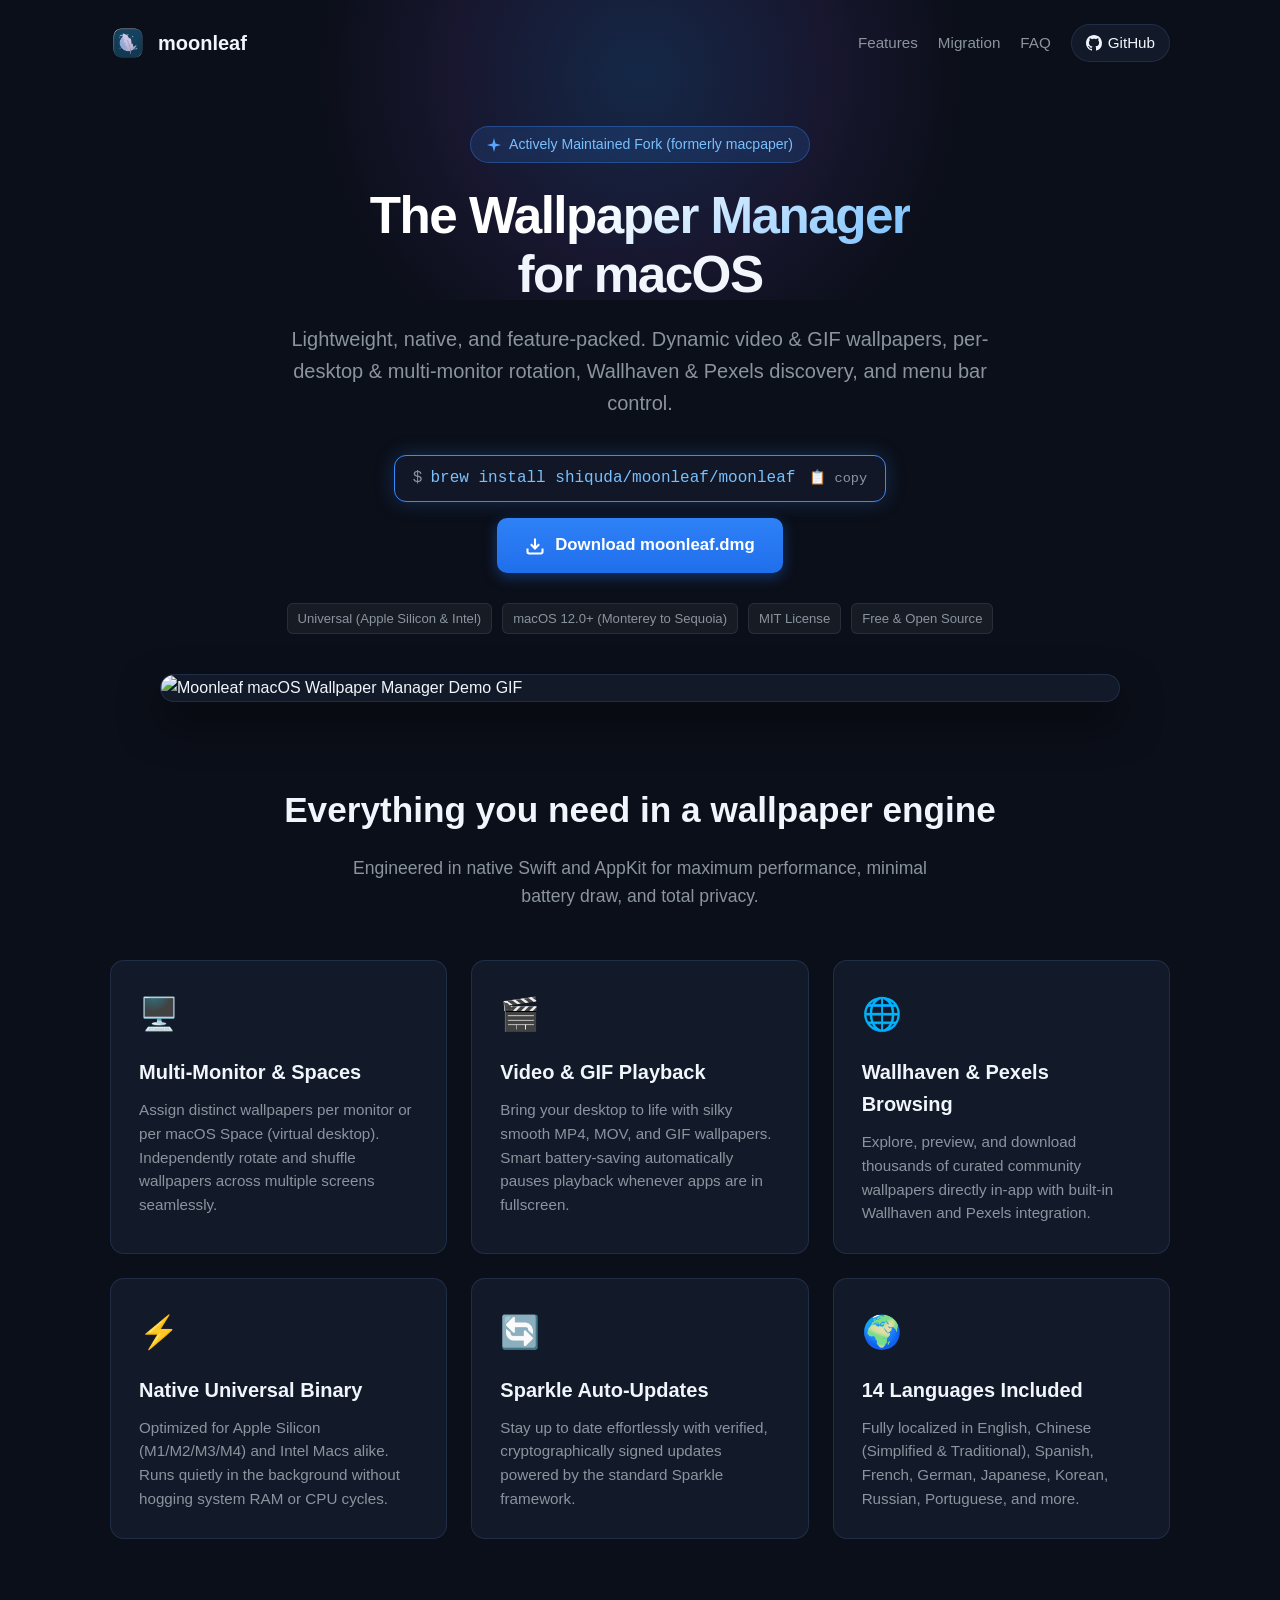
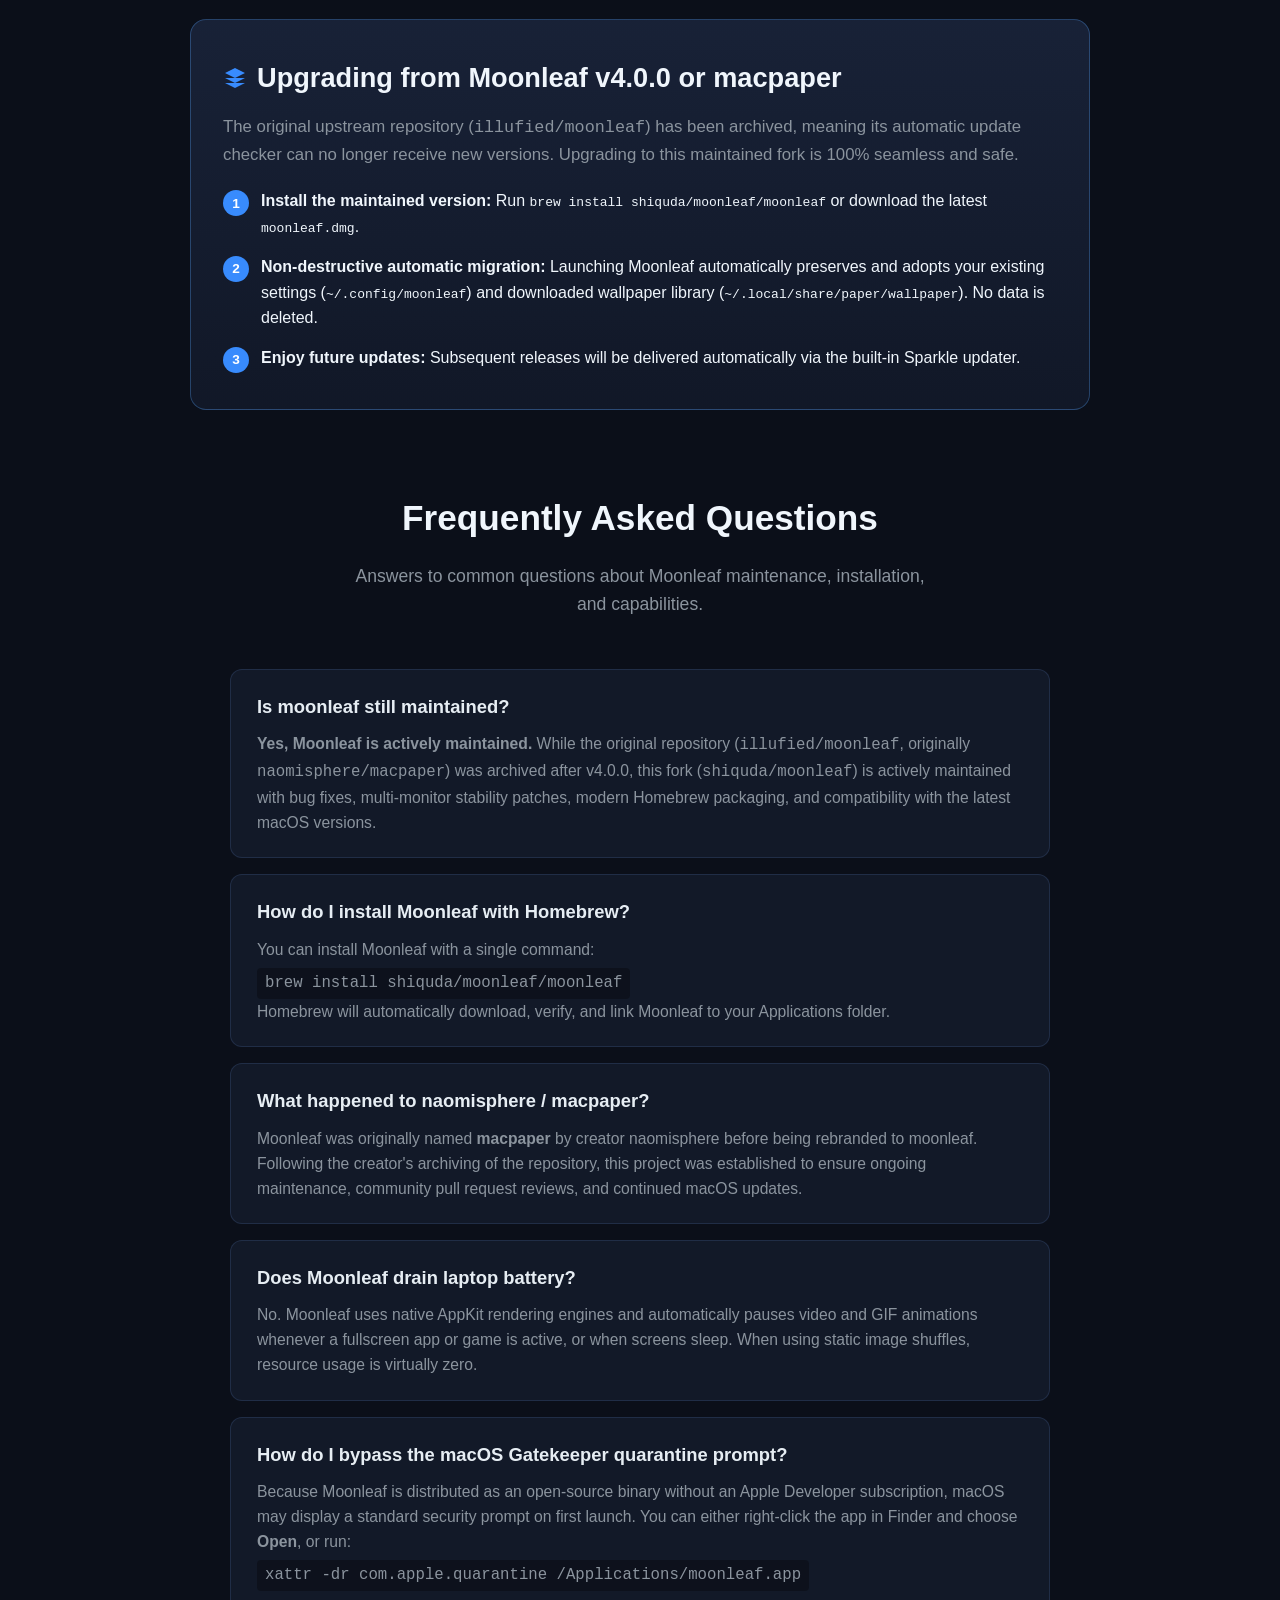
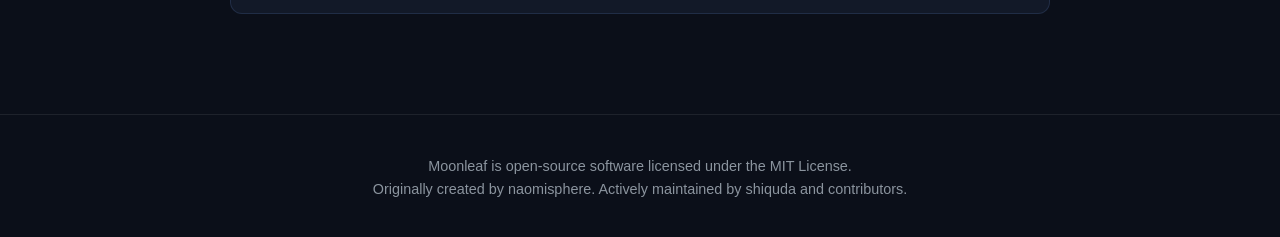
==== docs/index.html @ c6f0d4e5 "feat(seo): add Google Search Console verification meta tag and HTML file" ====
<!DOCTYPE html>
<html lang="en">
<head>
  <meta charset="UTF-8">
  <meta name="viewport" content="width=device-width, initial-scale=1.0">
  <title>Moonleaf – macOS Wallpaper Manager (Actively Maintained)</title>
  <meta name="description" content="Moonleaf is the actively maintained wallpaper manager for macOS (successor to illufied/moonleaf & macpaper). Supports dynamic video, GIF, per-desktop & multi-monitor rotation, Wallhaven/Pexels integration.">
  <meta name="keywords" content="macOS wallpaper manager, moonleaf, macpaper, live wallpaper mac, dynamic wallpaper macos, per-space wallpaper, multi-monitor wallpaper, wallhaven mac, video wallpaper mac">
  <link rel="canonical" href="https://shiquda.github.io/moonleaf/">
  <link rel="icon" type="image/png" href="icon.png">
  <meta name="google-site-verification" content="Ql8N_lmVtP3E7_UWahGD9Z98qn52SCfpR53f8tIXW3E">

  <!-- OpenGraph Meta Tags -->
  <meta property="og:type" content="website">
  <meta property="og:url" content="https://shiquda.github.io/moonleaf/">
  <meta property="og:title" content="Moonleaf – macOS Wallpaper Manager">
  <meta property="og:description" content="Actively maintained fork of moonleaf (formerly macpaper). Video/GIF live wallpapers, per-space and multi-monitor rotation, Wallhaven/Pexels browsing.">
  <meta property="og:image" content="https://shiquda.github.io/moonleaf/og-image.png">

  <!-- Twitter Card -->
  <meta name="twitter:card" content="summary_large_image">
  <meta name="twitter:title" content="Moonleaf – macOS Wallpaper Manager">
  <meta name="twitter:description" content="Actively maintained fork of moonleaf. Video/GIF live wallpapers, per-space and multi-monitor rotation, Wallhaven/Pexels browsing.">
  <meta name="twitter:image" content="https://shiquda.github.io/moonleaf/og-image.png">

  <!-- JSON-LD Structured Data for SEO & AI Crawlers -->
  <script type="application/ld+json">
  {
    "@context": "https://schema.org",
    "@graph": [
      {
        "@type": "SoftwareApplication",
        "name": "Moonleaf",
        "alternateName": "macpaper",
        "operatingSystem": "macOS 12.0 or later",
        "applicationCategory": "MultimediaApplication",
        "softwareVersion": "4.1.0",
        "downloadUrl": "https://github.com/shiquda/moonleaf/releases/latest/download/moonleaf.dmg",
        "offers": {
          "@type": "Offer",
          "price": "0.00",
          "priceCurrency": "USD"
        },
        "description": "Lightweight, full-featured wallpaper manager for macOS with support for video, GIF, per-desktop rotation, multi-monitor setups, and Wallhaven/Pexels browsing.",
        "license": "https://opensource.org/licenses/MIT",
        "url": "https://shiquda.github.io/moonleaf/",
        "author": {
          "@type": "Person",
          "name": "naomisphere",
          "url": "https://github.com/illufied"
        },
        "maintainer": {
          "@type": "Person",
          "name": "shiquda",
          "url": "https://github.com/shiquda"
        }
      },
      {
        "@type": "FAQPage",
        "mainEntity": [
          {
            "@type": "Question",
            "name": "Is moonleaf still maintained?",
            "acceptedAnswer": {
              "@type": "Answer",
              "text": "Yes, moonleaf is actively maintained. While the original upstream repository (illufied/moonleaf, formerly naomisphere/macpaper) was archived and frozen at v4.0.0, this official maintained fork (shiquda/moonleaf) continues active development with regular bug fixes, macOS Sequoia and Apple Silicon support, modern Homebrew packaging, and automated updates via Sparkle."
            }
          },
          {
            "@type": "Question",
            "name": "How do I upgrade from upstream Moonleaf v4.0.0 or macpaper?",
            "acceptedAnswer": {
              "@type": "Answer",
              "text": "Because upstream v4.0.0 is archived, its built-in legacy updater cannot receive new releases. Upgrading is seamless: simply install via Homebrew with 'brew install shiquda/moonleaf/moonleaf' or download moonleaf.dmg from GitHub Releases. On first launch, Moonleaf automatically and non-destructively migrates your existing settings (~/.config/moonleaf) and wallpaper library (~/.local/share/paper/wallpaper)."
            }
          },
          {
            "@type": "Question",
            "name": "How do I install Moonleaf via Homebrew?",
            "acceptedAnswer": {
              "@type": "Answer",
              "text": "You can install Moonleaf with a single Homebrew command: 'brew install shiquda/moonleaf/moonleaf'. Alternatively, run 'brew tap shiquda/moonleaf && brew install --cask moonleaf'."
            }
          },
          {
            "@type": "Question",
            "name": "Does Moonleaf support Apple Silicon and Intel Macs?",
            "acceptedAnswer": {
              "@type": "Answer",
              "text": "Yes. Moonleaf is built as a Universal binary containing native machine code for both Apple Silicon (M1, M2, M3, M4 series) and Intel (x86_64) Macs running macOS 12 Monterey or newer."
            }
          },
          {
            "@type": "Question",
            "name": "Does Moonleaf support live video and GIF wallpapers?",
            "acceptedAnswer": {
              "@type": "Answer",
              "text": "Yes. Moonleaf supports smooth playback for MP4, MOV, and animated GIF wallpapers. It includes intelligent battery-friendly auto-pausing when fullscreen applications are active."
            }
          }
        ]
      }
    ]
  }
  </script>

  <style>
    :root {
      --bg: #0b0f19;
      --card-bg: rgba(22, 30, 48, 0.7);
      --card-border: rgba(56, 75, 115, 0.4);
      --text: #f0f6fc;
      --text-muted: #8b949e;
      --accent: #388bfd;
      --accent-glow: rgba(56, 139, 253, 0.25);
      --badge-bg: rgba(56, 139, 253, 0.15);
      --badge-border: rgba(56, 139, 253, 0.35);
      --code-bg: #111726;
    }

    * {
      box-sizing: border-box;
      margin: 0;
      padding: 0;
    }

    body {
      font-family: -apple-system, BlinkMacSystemFont, "SF Pro Text", "Segoe UI", Roboto, Helvetica, Arial, sans-serif;
      background-color: var(--bg);
      color: var(--text);
      line-height: 1.6;
      -webkit-font-smoothing: antialiased;
      overflow-x: hidden;
    }

    /* Ambient background glow */
    .glow-top {
      position: absolute;
      top: -150px;
      left: 50%;
      transform: translateX(-50%);
      width: 800px;
      height: 450px;
      background: radial-gradient(circle, rgba(56, 139, 253, 0.2) 0%, rgba(138, 92, 246, 0.1) 40%, transparent 70%);
      pointer-events: none;
      z-index: 0;
    }

    header {
      position: relative;
      z-index: 10;
      max-width: 1100px;
      margin: 0 auto;
      padding: 24px 20px;
      display: flex;
      justify-content: space-between;
      align-items: center;
    }

    .brand {
      display: flex;
      align-items: center;
      gap: 12px;
      text-decoration: none;
      color: var(--text);
      font-weight: 700;
      font-size: 1.25rem;
    }

    .brand img {
      width: 36px;
      height: 36px;
      border-radius: 8px;
    }

    .nav-links {
      display: flex;
      gap: 20px;
      align-items: center;
    }

    .nav-links a {
      color: var(--text-muted);
      text-decoration: none;
      font-size: 0.95rem;
      transition: color 0.2s;
    }

    .nav-links a:hover {
      color: var(--text);
    }

    .github-btn {
      display: inline-flex;
      align-items: center;
      gap: 6px;
      padding: 6px 14px;
      background: var(--card-bg);
      border: 1px solid var(--card-border);
      border-radius: 20px;
      color: var(--text) !important;
      font-weight: 500;
      font-size: 0.9rem;
    }

    .github-btn:hover {
      border-color: var(--accent);
    }

    .hero {
      position: relative;
      z-index: 10;
      max-width: 900px;
      margin: 40px auto 30px;
      text-align: center;
      padding: 0 20px;
    }

    .pill-badge {
      display: inline-flex;
      align-items: center;
      gap: 8px;
      padding: 6px 16px;
      background: var(--badge-bg);
      border: 1px solid var(--badge-border);
      border-radius: 50px;
      font-size: 0.88rem;
      color: #79c0ff;
      margin-bottom: 24px;
      backdrop-filter: blur(8px);
    }

    h1 {
      font-size: 3.2rem;
      font-weight: 800;
      letter-spacing: -0.03em;
      line-height: 1.15;
      margin-bottom: 18px;
    }

    .gradient-text {
      background: linear-gradient(135deg, #ffffff 40%, #79c0ff 100%);
      -webkit-background-clip: text;
      -webkit-text-fill-color: transparent;
    }

    .hero-desc {
      font-size: 1.25rem;
      color: var(--text-muted);
      max-width: 700px;
      margin: 0 auto 36px;
      font-weight: 400;
    }

    .cta-group {
      display: flex;
      flex-direction: column;
      align-items: center;
      gap: 16px;
      margin-bottom: 30px;
    }

    .brew-box {
      display: inline-flex;
      align-items: center;
      background: var(--code-bg);
      border: 1px solid var(--accent);
      box-shadow: 0 0 20px var(--accent-glow);
      border-radius: 12px;
      padding: 10px 18px;
      font-family: ui-monospace, SFMono-Regular, Menlo, Monaco, Consolas, monospace;
      font-size: 1rem;
      color: #79c0ff;
      cursor: pointer;
      transition: transform 0.15s, border-color 0.2s;
    }

    .brew-box:hover {
      transform: translateY(-1px);
    }

    .brew-box span.prefix {
      color: var(--text-muted);
      margin-right: 8px;
      user-select: none;
    }

    .copy-icon {
      margin-left: 14px;
      color: var(--text-muted);
      font-size: 0.85rem;
    }

    .btn-download {
      display: inline-flex;
      align-items: center;
      gap: 10px;
      padding: 14px 28px;
      background: linear-gradient(180deg, #2f81f7 0%, #1f6feb 100%);
      color: white;
      text-decoration: none;
      font-weight: 600;
      font-size: 1.05rem;
      border-radius: 10px;
      box-shadow: 0 4px 14px rgba(31, 111, 235, 0.4);
      transition: all 0.2s;
    }

    .btn-download:hover {
      transform: translateY(-2px);
      box-shadow: 0 6px 20px rgba(31, 111, 235, 0.5);
    }

    .meta-badges {
      display: flex;
      justify-content: center;
      flex-wrap: wrap;
      gap: 10px;
      margin-top: 10px;
    }

    .meta-badge {
      font-size: 0.82rem;
      color: var(--text-muted);
      background: rgba(255, 255, 255, 0.05);
      border: 1px solid rgba(255, 255, 255, 0.08);
      border-radius: 6px;
      padding: 4px 10px;
    }

    /* Preview Showcase */
    .preview-container {
      position: relative;
      z-index: 10;
      max-width: 1000px;
      margin: 40px auto;
      padding: 0 20px;
    }

    .preview-card {
      background: var(--card-bg);
      border: 1px solid var(--card-border);
      border-radius: 16px;
      overflow: hidden;
      box-shadow: 0 20px 40px rgba(0, 0, 0, 0.5);
      backdrop-filter: blur(12px);
    }

    .preview-card img {
      width: 100%;
      height: auto;
      display: block;
    }

    /* Feature Cards */
    .section-title {
      text-align: center;
      font-size: 2.2rem;
      font-weight: 700;
      margin: 80px 0 16px;
    }

    .section-desc {
      text-align: center;
      color: var(--text-muted);
      font-size: 1.1rem;
      max-width: 600px;
      margin: 0 auto 50px;
    }

    .grid {
      display: grid;
      grid-template-columns: repeat(auto-fit, minmax(300px, 1fr));
      gap: 24px;
      max-width: 1100px;
      margin: 0 auto;
      padding: 0 20px;
    }

    .card {
      background: var(--card-bg);
      border: 1px solid var(--card-border);
      border-radius: 14px;
      padding: 28px;
      transition: transform 0.2s, border-color 0.2s;
    }

    .card:hover {
      transform: translateY(-3px);
      border-color: rgba(56, 139, 253, 0.5);
    }

    .card-icon {
      font-size: 2rem;
      margin-bottom: 16px;
      display: inline-block;
    }

    .card h3 {
      font-size: 1.25rem;
      font-weight: 600;
      margin-bottom: 10px;
    }

    .card p {
      color: var(--text-muted);
      font-size: 0.95rem;
      line-height: 1.55;
    }

    /* Migration Section */
    .migration-box {
      max-width: 900px;
      margin: 80px auto;
      padding: 36px 32px;
      background: linear-gradient(180deg, rgba(30, 42, 68, 0.7) 0%, rgba(20, 28, 46, 0.7) 100%);
      border: 1px solid rgba(88, 166, 255, 0.3);
      border-radius: 16px;
      backdrop-filter: blur(12px);
    }

    .migration-box h2 {
      font-size: 1.7rem;
      margin-bottom: 14px;
      display: flex;
      align-items: center;
      gap: 10px;
    }

    .migration-box p {
      color: var(--text-muted);
      font-size: 1.05rem;
      margin-bottom: 20px;
    }

    .migration-steps {
      display: flex;
      flex-direction: column;
      gap: 14px;
      margin-top: 20px;
    }

    .step-item {
      display: flex;
      align-items: flex-start;
      gap: 12px;
    }

    .step-num {
      background: var(--accent);
      color: white;
      width: 26px;
      height: 26px;
      border-radius: 50%;
      display: flex;
      align-items: center;
      justify-content: center;
      font-size: 0.85rem;
      font-weight: 700;
      flex-shrink: 0;
      margin-top: 2px;
    }

    /* FAQ Section */
    .faq-container {
      max-width: 860px;
      margin: 0 auto 100px;
      padding: 0 20px;
    }

    .faq-item {
      background: var(--card-bg);
      border: 1px solid var(--card-border);
      border-radius: 12px;
      margin-bottom: 16px;
      padding: 22px 26px;
    }

    .faq-item h3 {
      font-size: 1.15rem;
      font-weight: 600;
      margin-bottom: 10px;
      color: #e6edf3;
    }

    .faq-item p {
      color: var(--text-muted);
      font-size: 0.98rem;
      line-height: 1.6;
    }

    footer {
      border-top: 1px solid rgba(255, 255, 255, 0.08);
      padding: 40px 20px;
      text-align: center;
      color: var(--text-muted);
      font-size: 0.9rem;
    }

    footer a {
      color: var(--text-muted);
      text-decoration: none;
    }

    footer a:hover {
      color: var(--text);
    }

    @media (max-width: 768px) {
      h1 { font-size: 2.3rem; }
      .hero-desc { font-size: 1.1rem; }
      .brew-box { font-size: 0.85rem; padding: 8px 12px; }
      .grid { grid-template-columns: 1fr; }
    }
  </style>
</head>
<body>
  <div class="glow-top"></div>

  <header>
    <a href="https://github.com/shiquda/moonleaf" class="brand">
      <img src="icon.png" alt="Moonleaf icon">
      <span>moonleaf</span>
    </a>
    <div class="nav-links">
      <a href="#features">Features</a>
      <a href="#upgrade">Migration</a>
      <a href="#faq">FAQ</a>
      <a href="https://github.com/shiquda/moonleaf" class="github-btn" target="_blank" rel="noopener">
        <svg height="16" width="16" viewBox="0 0 16 16" fill="currentColor"><path d="M8 0C3.58 0 0 3.58 0 8c0 3.54 2.29 6.53 5.47 7.59.4.07.55-.17.55-.38 0-.19-.01-.82-.01-1.49-2.01.37-2.53-.49-2.69-.94-.09-.23-.48-.94-.82-1.13-.28-.15-.68-.52-.01-.53.63-.01 1.08.58 1.23.82.72 1.21 1.87.87 2.33.66.07-.52.28-.87.51-1.07-1.78-.2-3.64-.89-3.64-3.95 0-.87.31-1.59.82-2.15-.08-.2-.36-1.02.08-2.12 0 0 .67-.21 2.2.82.64-.18 1.32-.27 2-.27.68 0 1.36.09 2 .27 1.53-1.04 2.2-.82 2.2-.82.44 1.1.16 1.92.08 2.12.51.56.82 1.27.82 2.15 0 3.07-1.87 3.75-3.65 3.95.29.25.54.73.54 1.48 0 1.07-.01 1.93-.01 2.2 0 .21.15.46.55.38A8.013 8.013 0 0016 8c0-4.42-3.58-8-8-8z"></path></svg>
        GitHub
      </a>
    </div>
  </header>

  <main>
    <section class="hero">
      <div class="pill-badge">
        <svg width="14" height="14" viewBox="0 0 24 24" fill="#58a6ff"><path d="M12 0L14.5 9.5L24 12L14.5 14.5L12 24L9.5 14.5L0 12L9.5 9.5L12 0Z"/></svg>
        <span>Actively Maintained Fork (formerly macpaper)</span>
      </div>

      <h1>
        <span class="gradient-text">The Wallpaper Manager</span><br>for macOS
      </h1>

      <p class="hero-desc">
        Lightweight, native, and feature-packed. Dynamic video & GIF wallpapers, per-desktop & multi-monitor rotation, Wallhaven & Pexels discovery, and menu bar control.
      </p>

      <div class="cta-group">
        <div class="brew-box" id="brewCmd" onclick="copyBrew()">
          <span class="prefix">$</span>
          <span>brew install shiquda/moonleaf/moonleaf</span>
          <span class="copy-icon" id="copyLabel">📋 copy</span>
        </div>

        <a href="https://github.com/shiquda/moonleaf/releases/latest/download/moonleaf.dmg" class="btn-download">
          <svg width="20" height="20" viewBox="0 0 24 24" fill="none" stroke="currentColor" stroke-width="2.5"><path d="M21 15v4a2 2 0 0 1-2 2H5a2 2 0 0 1-2-2v-4"></path><polyline points="7 10 12 15 17 10"></polyline><line x1="12" y1="15" x2="12" y2="3"></line></svg>
          Download moonleaf.dmg
        </a>
      </div>

      <div class="meta-badges">
        <span class="meta-badge">Universal (Apple Silicon & Intel)</span>
        <span class="meta-badge">macOS 12.0+ (Monterey to Sequoia)</span>
        <span class="meta-badge">MIT License</span>
        <span class="meta-badge">Free & Open Source</span>
      </div>
    </section>

    <!-- Preview -->
    <section class="preview-container">
      <div class="preview-card">
        <img src="https://github.com/user-attachments/assets/15118fad-306d-4804-b108-462e81fef237" alt="Moonleaf macOS Wallpaper Manager Demo GIF">
      </div>
    </section>

    <!-- Features -->
    <section id="features">
      <h2 class="section-title">Everything you need in a wallpaper engine</h2>
      <p class="section-desc">Engineered in native Swift and AppKit for maximum performance, minimal battery draw, and total privacy.</p>

      <div class="grid">
        <div class="card">
          <div class="card-icon">🖥️</div>
          <h3>Multi-Monitor & Spaces</h3>
          <p>Assign distinct wallpapers per monitor or per macOS Space (virtual desktop). Independently rotate and shuffle wallpapers across multiple screens seamlessly.</p>
        </div>

        <div class="card">
          <div class="card-icon">🎬</div>
          <h3>Video & GIF Playback</h3>
          <p>Bring your desktop to life with silky smooth MP4, MOV, and GIF wallpapers. Smart battery-saving automatically pauses playback whenever apps are in fullscreen.</p>
        </div>

        <div class="card">
          <div class="card-icon">🌐</div>
          <h3>Wallhaven & Pexels Browsing</h3>
          <p>Explore, preview, and download thousands of curated community wallpapers directly in-app with built-in Wallhaven and Pexels integration.</p>
        </div>

        <div class="card">
          <div class="card-icon">⚡</div>
          <h3>Native Universal Binary</h3>
          <p>Optimized for Apple Silicon (M1/M2/M3/M4) and Intel Macs alike. Runs quietly in the background without hogging system RAM or CPU cycles.</p>
        </div>

        <div class="card">
          <div class="card-icon">🔄</div>
          <h3>Sparkle Auto-Updates</h3>
          <p>Stay up to date effortlessly with verified, cryptographically signed updates powered by the standard Sparkle framework.</p>
        </div>

        <div class="card">
          <div class="card-icon">🌍</div>
          <h3>14 Languages Included</h3>
          <p>Fully localized in English, Chinese (Simplified & Traditional), Spanish, French, German, Japanese, Korean, Russian, Portuguese, and more.</p>
        </div>
      </div>
    </section>

    <!-- Migration Guide -->
    <section id="upgrade" class="migration-box">
      <h2>
        <svg width="24" height="24" viewBox="0 0 24 24" fill="#388bfd"><path d="M12 2L2 7l10 5 10-5-10-5zM2 17l10 5 10-5M2 12l10 5 10-5"/></svg>
        Upgrading from Moonleaf v4.0.0 or macpaper
      </h2>
      <p>
        The original upstream repository (<code>illufied/moonleaf</code>) has been archived, meaning its automatic update checker can no longer receive new versions. Upgrading to this maintained fork is 100% seamless and safe.
      </p>

      <div class="migration-steps">
        <div class="step-item">
          <div class="step-num">1</div>
          <div>
            <strong>Install the maintained version:</strong> Run <code>brew install shiquda/moonleaf/moonleaf</code> or download the latest <code>moonleaf.dmg</code>.
          </div>
        </div>
        <div class="step-item">
          <div class="step-num">2</div>
          <div>
            <strong>Non-destructive automatic migration:</strong> Launching Moonleaf automatically preserves and adopts your existing settings (<code>~/.config/moonleaf</code>) and downloaded wallpaper library (<code>~/.local/share/paper/wallpaper</code>). No data is deleted.
          </div>
        </div>
        <div class="step-item">
          <div class="step-num">3</div>
          <div>
            <strong>Enjoy future updates:</strong> Subsequent releases will be delivered automatically via the built-in Sparkle updater.
          </div>
        </div>
      </div>
    </section>

    <!-- FAQ -->
    <section id="faq" class="faq-container">
      <h2 class="section-title">Frequently Asked Questions</h2>
      <p class="section-desc">Answers to common questions about Moonleaf maintenance, installation, and capabilities.</p>

      <div class="faq-item">
        <h3>Is moonleaf still maintained?</h3>
        <p><strong>Yes, Moonleaf is actively maintained.</strong> While the original repository (<code>illufied/moonleaf</code>, originally <code>naomisphere/macpaper</code>) was archived after v4.0.0, this fork (<code>shiquda/moonleaf</code>) is actively maintained with bug fixes, multi-monitor stability patches, modern Homebrew packaging, and compatibility with the latest macOS versions.</p>
      </div>

      <div class="faq-item">
        <h3>How do I install Moonleaf with Homebrew?</h3>
        <p>You can install Moonleaf with a single command:<br>
          <code style="background: rgba(0,0,0,0.3); padding: 3px 8px; border-radius: 4px; display: inline-block; margin-top: 6px;">brew install shiquda/moonleaf/moonleaf</code><br>
          Homebrew will automatically download, verify, and link Moonleaf to your Applications folder.
        </p>
      </div>

      <div class="faq-item">
        <h3>What happened to naomisphere / macpaper?</h3>
        <p>Moonleaf was originally named <strong>macpaper</strong> by creator naomisphere before being rebranded to moonleaf. Following the creator's archiving of the repository, this project was established to ensure ongoing maintenance, community pull request reviews, and continued macOS updates.</p>
      </div>

      <div class="faq-item">
        <h3>Does Moonleaf drain laptop battery?</h3>
        <p>No. Moonleaf uses native AppKit rendering engines and automatically pauses video and GIF animations whenever a fullscreen app or game is active, or when screens sleep. When using static image shuffles, resource usage is virtually zero.</p>
      </div>

      <div class="faq-item">
        <h3>How do I bypass the macOS Gatekeeper quarantine prompt?</h3>
        <p>Because Moonleaf is distributed as an open-source binary without an Apple Developer subscription, macOS may display a standard security prompt on first launch. You can either right-click the app in Finder and choose <strong>Open</strong>, or run:<br>
          <code style="background: rgba(0,0,0,0.3); padding: 3px 8px; border-radius: 4px; display: inline-block; margin-top: 6px;">xattr -dr com.apple.quarantine /Applications/moonleaf.app</code>
        </p>
      </div>
    </section>
  </main>

  <footer>
    <p>
      Moonleaf is open-source software licensed under the <a href="https://github.com/shiquda/moonleaf/blob/main/LICENSE">MIT License</a>.<br>
      Originally created by <a href="https://github.com/illufied">naomisphere</a>. Actively maintained by <a href="https://github.com/shiquda">shiquda</a> and contributors.
    </p>
  </footer>

  <script>
    function copyBrew() {
      navigator.clipboard.writeText("brew install shiquda/moonleaf/moonleaf").then(() => {
        const label = document.getElementById("copyLabel");
        label.innerText = "✓ copied!";
        label.style.color = "#3fb950";
        setTimeout(() => {
          label.innerText = "📋 copy";
          label.style.color = "";
        }, 2000);
      });
    }
  </script>
</body>
</html>
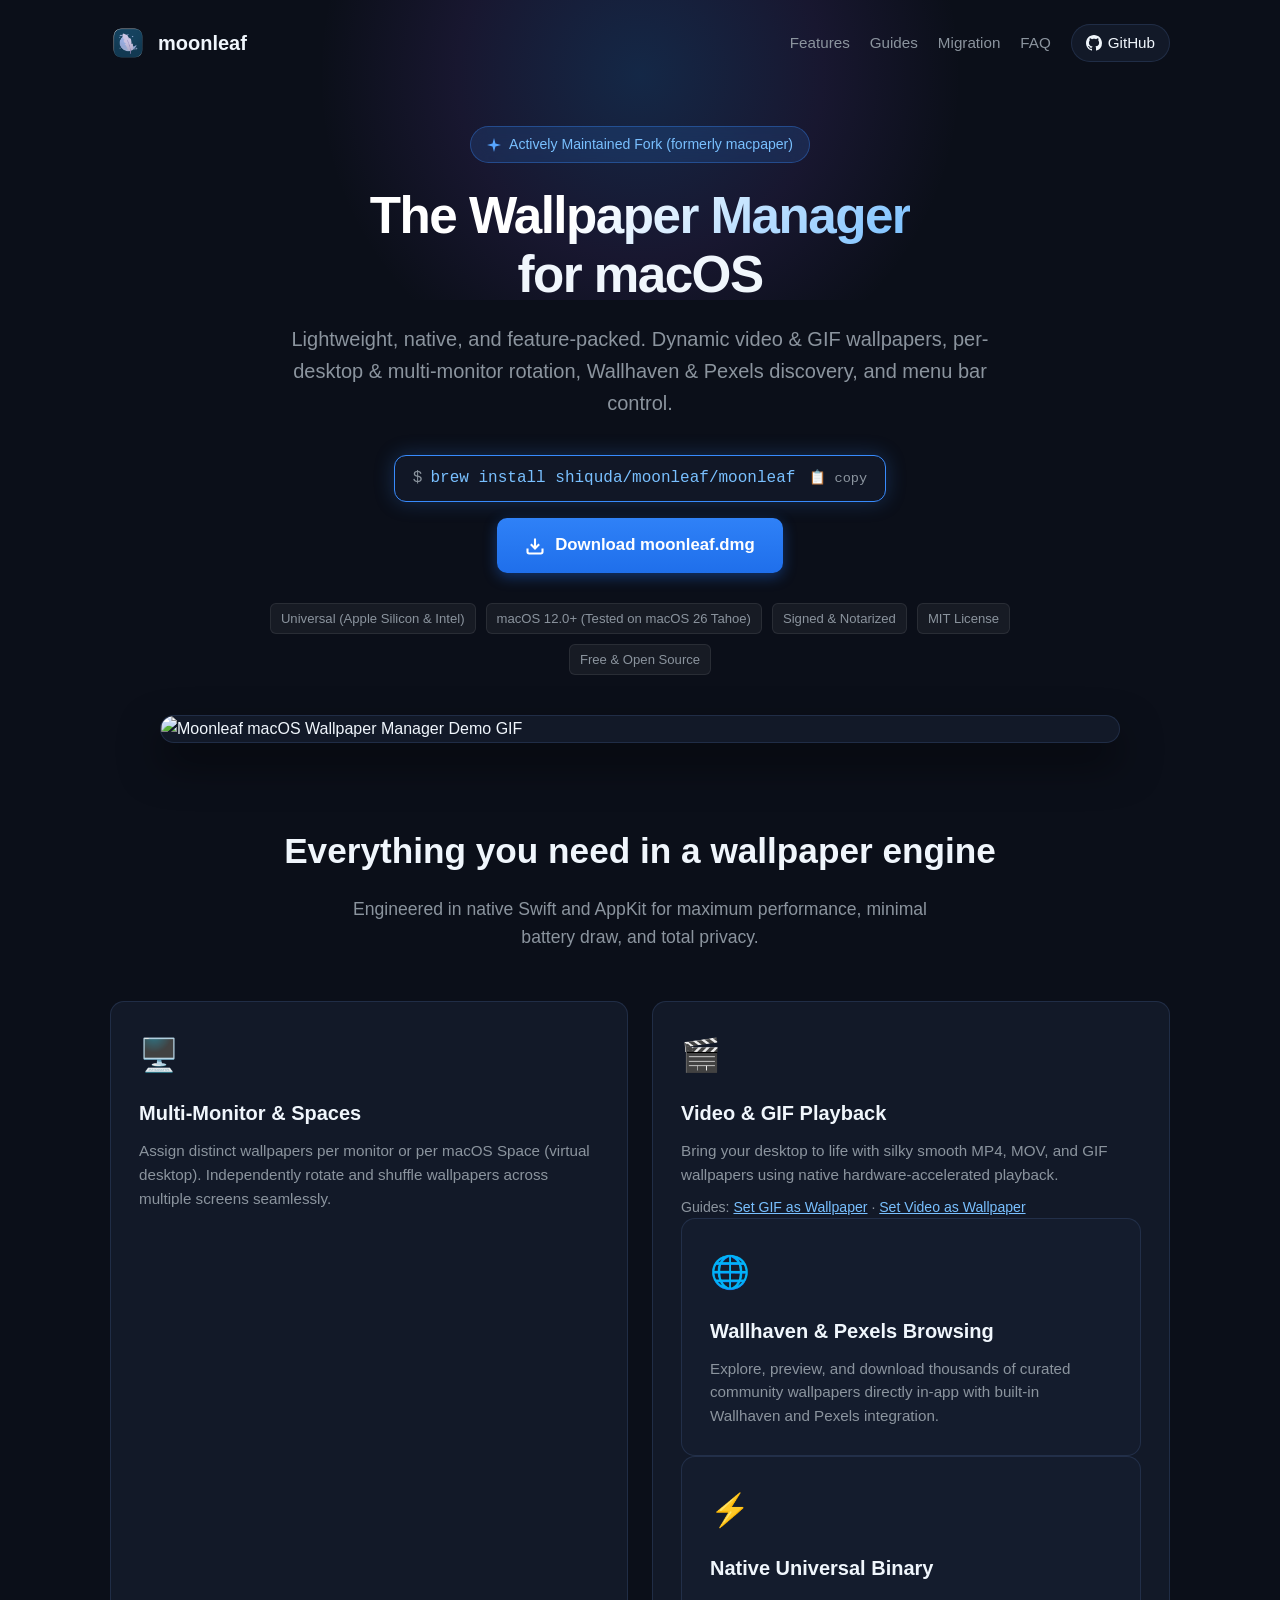
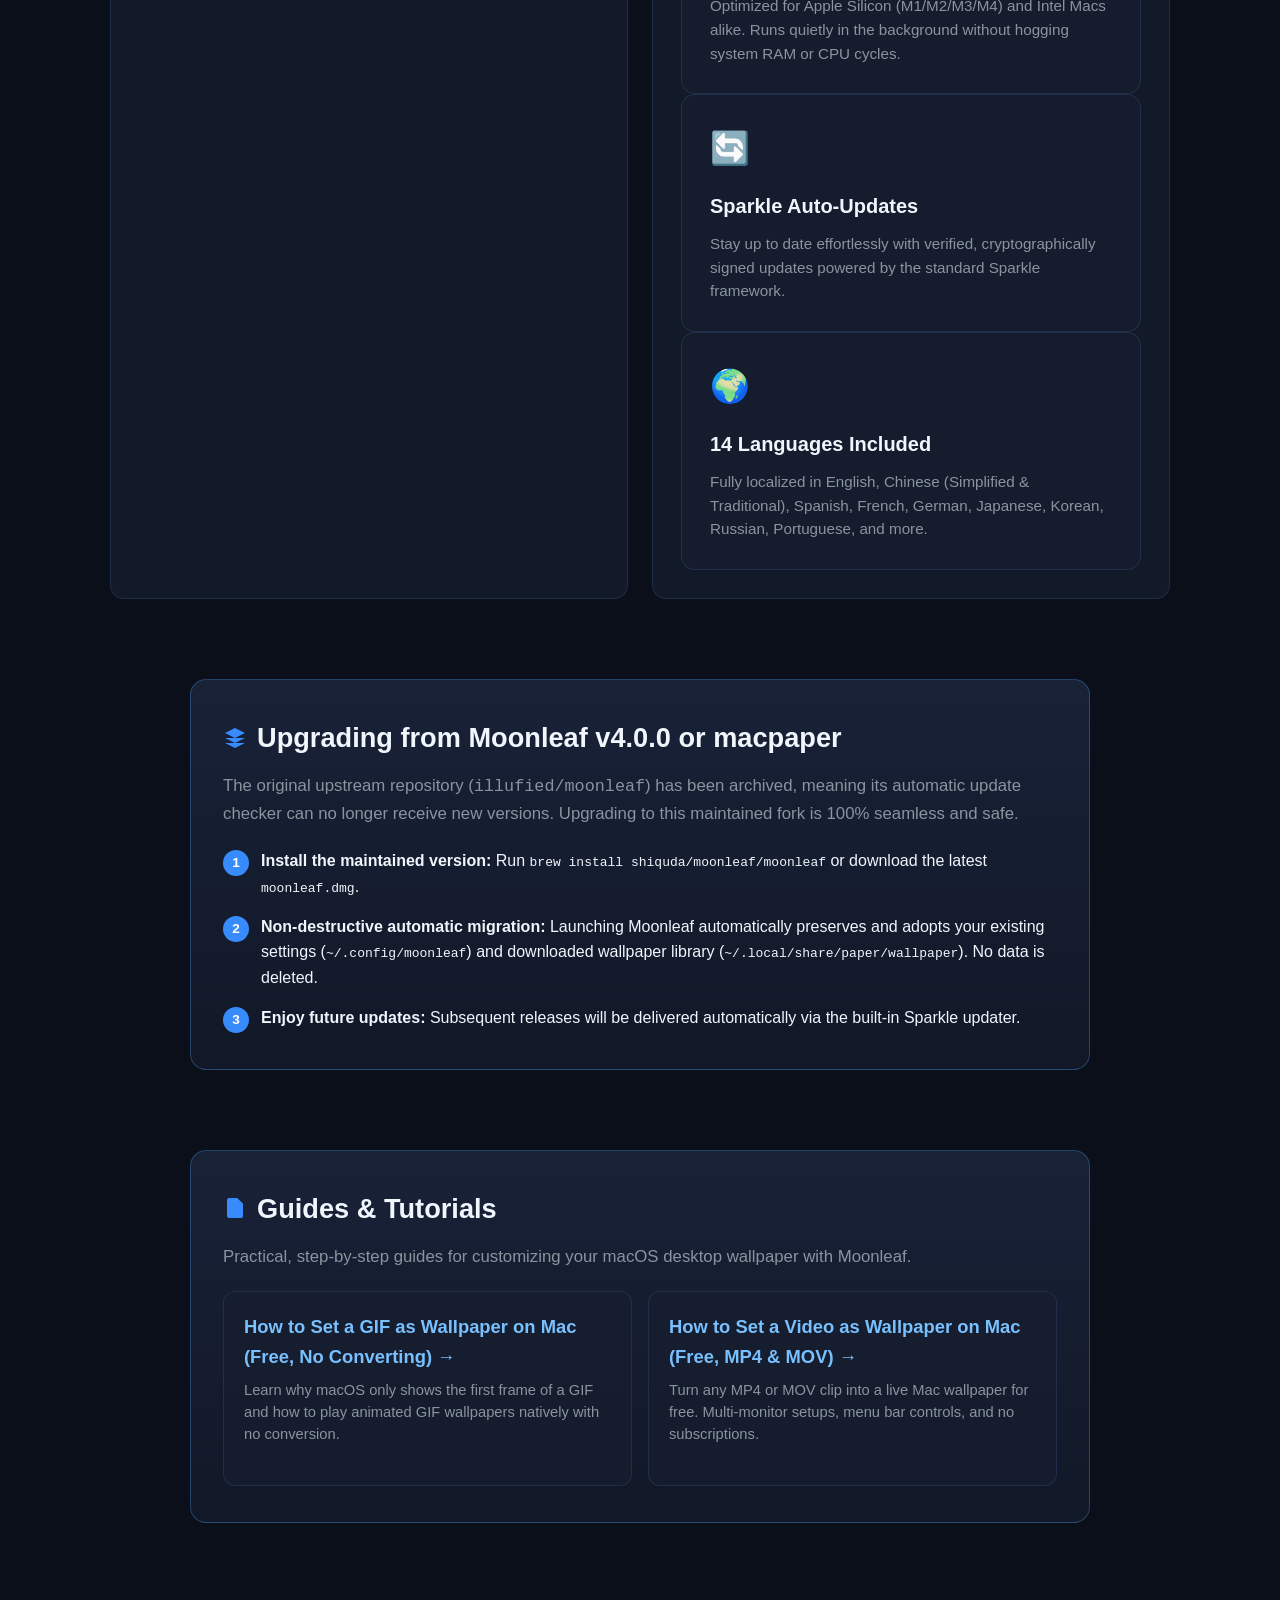
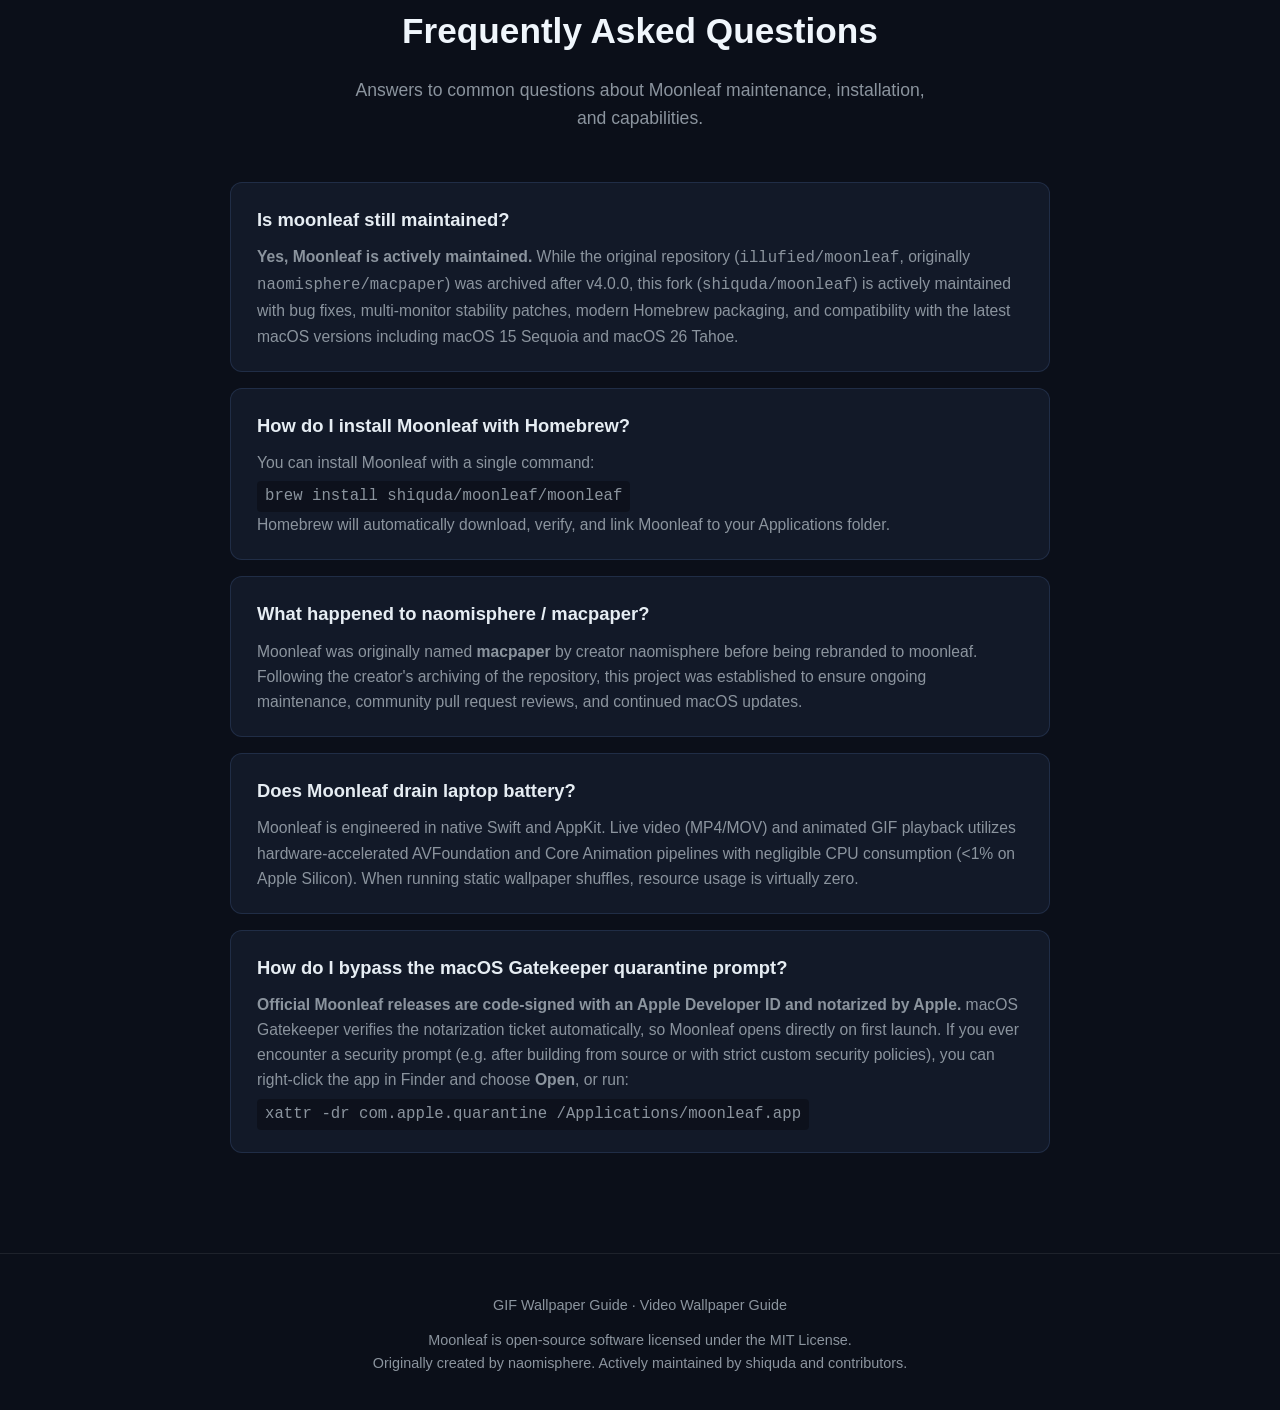
==== commit fe2e9995: "feat(seo): add GIF and video wallpaper guides, update notarization facts and sitemap" ====
--- a/docs/index.html
+++ b/docs/index.html
@@ -34,7 +34,7 @@
         "alternateName": "macpaper",
         "operatingSystem": "macOS 12.0 or later",
         "applicationCategory": "MultimediaApplication",
-        "softwareVersion": "4.1.0",
+        "softwareVersion": "4.1.1",
         "downloadUrl": "https://github.com/shiquda/moonleaf/releases/latest/download/moonleaf.dmg",
         "offers": {
           "@type": "Offer",
@@ -63,7 +63,7 @@
             "name": "Is moonleaf still maintained?",
             "acceptedAnswer": {
               "@type": "Answer",
-              "text": "Yes, moonleaf is actively maintained. While the original upstream repository (illufied/moonleaf, formerly naomisphere/macpaper) was archived and frozen at v4.0.0, this official maintained fork (shiquda/moonleaf) continues active development with regular bug fixes, macOS Sequoia and Apple Silicon support, modern Homebrew packaging, and automated updates via Sparkle."
+              "text": "Yes, moonleaf is actively maintained. While the original upstream repository (illufied/moonleaf, formerly naomisphere/macpaper) was archived and frozen at v4.0.0, this official maintained fork (shiquda/moonleaf) continues active development with regular bug fixes, macOS Sequoia & Tahoe support, Apple Silicon and Intel support, modern Homebrew packaging, and automated updates via Sparkle."
             }
           },
           {
@@ -95,7 +95,7 @@
             "name": "Does Moonleaf support live video and GIF wallpapers?",
             "acceptedAnswer": {
               "@type": "Answer",
-              "text": "Yes. Moonleaf supports smooth playback for MP4, MOV, and animated GIF wallpapers. It includes intelligent battery-friendly auto-pausing when fullscreen applications are active."
+              "text": "Yes. Moonleaf supports smooth playback for MP4, MOV, and animated GIF wallpapers. It uses native hardware-accelerated AppKit and AVFoundation decoders with negligible CPU usage."
             }
           }
         ]
@@ -524,6 +524,7 @@
     </a>
     <div class="nav-links">
       <a href="#features">Features</a>
+      <a href="#guides">Guides</a>
       <a href="#upgrade">Migration</a>
       <a href="#faq">FAQ</a>
       <a href="https://github.com/shiquda/moonleaf" class="github-btn" target="_blank" rel="noopener">
@@ -562,10 +563,11 @@
       </div>
 
       <div class="meta-badges">
-        <span class="meta-badge">Universal (Apple Silicon & Intel)</span>
-        <span class="meta-badge">macOS 12.0+ (Monterey to Sequoia)</span>
+        <span class="meta-badge">Universal (Apple Silicon &amp; Intel)</span>
+        <span class="meta-badge">macOS 12.0+ (Tested on macOS 26 Tahoe)</span>
+        <span class="meta-badge">Signed &amp; Notarized</span>
         <span class="meta-badge">MIT License</span>
-        <span class="meta-badge">Free & Open Source</span>
+        <span class="meta-badge">Free &amp; Open Source</span>
       </div>
     </section>
 
@@ -590,9 +592,11 @@
 
         <div class="card">
           <div class="card-icon">🎬</div>
-          <h3>Video & GIF Playback</h3>
-          <p>Bring your desktop to life with silky smooth MP4, MOV, and GIF wallpapers. Smart battery-saving automatically pauses playback whenever apps are in fullscreen.</p>
-        </div>
+          <h3>Video &amp; GIF Playback</h3>
+          <p>Bring your desktop to life with silky smooth MP4, MOV, and GIF wallpapers using native hardware-accelerated playback.</p>
+          <p style="margin-top: 10px; font-size: 0.88rem;">
+            Guides: <a href="guides/gif-wallpaper-mac/" style="color: #79c0ff; text-decoration: underline;">Set GIF as Wallpaper</a> · <a href="guides/video-wallpaper-mac/" style="color: #79c0ff; text-decoration: underline;">Set Video as Wallpaper</a>
+          </p>
 
         <div class="card">
           <div class="card-icon">🌐</div>
@@ -652,17 +656,37 @@
       </div>
     </section>
 
+    <!-- Guides -->
+    <section id="guides" class="migration-box" style="margin-top: 50px;">
+      <h2>
+        <svg width="24" height="24" viewBox="0 0 24 24" fill="#388bfd"><path d="M14 2H6a2 2 0 0 0-2 2v16a2 2 0 0 0 2 2h12a2 2 0 0 0 2-2V8z"/><polyline points="14 2 14 8 20 8"/><line x1="16" y1="13" x2="8" y2="13"/><line x1="16" y1="17" x2="8" y2="17"/></svg>
+        Guides &amp; Tutorials
+      </h2>
+      <p>Practical, step-by-step guides for customizing your macOS desktop wallpaper with Moonleaf.</p>
+
+      <div style="display: grid; grid-template-columns: repeat(auto-fit, minmax(280px, 1fr)); gap: 16px; margin-top: 20px;">
+        <a href="guides/gif-wallpaper-mac/" style="display: block; padding: 20px; background: var(--card-bg); border: 1px solid var(--card-border); border-radius: 12px; text-decoration: none; color: inherit; transition: border-color 0.2s;">
+          <h3 style="font-size: 1.15rem; color: #79c0ff; margin-bottom: 8px;">How to Set a GIF as Wallpaper on Mac (Free, No Converting) &rarr;</h3>
+          <p style="font-size: 0.92rem; color: var(--text-muted); line-height: 1.5;">Learn why macOS only shows the first frame of a GIF and how to play animated GIF wallpapers natively with no conversion.</p>
+        </a>
+        <a href="guides/video-wallpaper-mac/" style="display: block; padding: 20px; background: var(--card-bg); border: 1px solid var(--card-border); border-radius: 12px; text-decoration: none; color: inherit; transition: border-color 0.2s;">
+          <h3 style="font-size: 1.15rem; color: #79c0ff; margin-bottom: 8px;">How to Set a Video as Wallpaper on Mac (Free, MP4 &amp; MOV) &rarr;</h3>
+          <p style="font-size: 0.92rem; color: var(--text-muted); line-height: 1.5;">Turn any MP4 or MOV clip into a live Mac wallpaper for free. Multi-monitor setups, menu bar controls, and no subscriptions.</p>
+        </a>
+      </div>
+    </section>
+
     <!-- FAQ -->
     <section id="faq" class="faq-container">
       <h2 class="section-title">Frequently Asked Questions</h2>
       <p class="section-desc">Answers to common questions about Moonleaf maintenance, installation, and capabilities.</p>
 
-      <div class="faq-item">
+      <div class="faq-item" id="faq-maintenance">
         <h3>Is moonleaf still maintained?</h3>
-        <p><strong>Yes, Moonleaf is actively maintained.</strong> While the original repository (<code>illufied/moonleaf</code>, originally <code>naomisphere/macpaper</code>) was archived after v4.0.0, this fork (<code>shiquda/moonleaf</code>) is actively maintained with bug fixes, multi-monitor stability patches, modern Homebrew packaging, and compatibility with the latest macOS versions.</p>
-      </div>
-
-      <div class="faq-item">
+        <p><strong>Yes, Moonleaf is actively maintained.</strong> While the original repository (<code>illufied/moonleaf</code>, originally <code>naomisphere/macpaper</code>) was archived after v4.0.0, this fork (<code>shiquda/moonleaf</code>) is actively maintained with bug fixes, multi-monitor stability patches, modern Homebrew packaging, and compatibility with the latest macOS versions including macOS 15 Sequoia and macOS 26 Tahoe.</p>
+      </div>
+
+      <div class="faq-item" id="faq-homebrew">
         <h3>How do I install Moonleaf with Homebrew?</h3>
         <p>You can install Moonleaf with a single command:<br>
           <code style="background: rgba(0,0,0,0.3); padding: 3px 8px; border-radius: 4px; display: inline-block; margin-top: 6px;">brew install shiquda/moonleaf/moonleaf</code><br>
@@ -670,19 +694,19 @@
         </p>
       </div>
 
-      <div class="faq-item">
+      <div class="faq-item" id="faq-history">
         <h3>What happened to naomisphere / macpaper?</h3>
         <p>Moonleaf was originally named <strong>macpaper</strong> by creator naomisphere before being rebranded to moonleaf. Following the creator's archiving of the repository, this project was established to ensure ongoing maintenance, community pull request reviews, and continued macOS updates.</p>
       </div>
 
-      <div class="faq-item">
+      <div class="faq-item" id="faq-battery">
         <h3>Does Moonleaf drain laptop battery?</h3>
-        <p>No. Moonleaf uses native AppKit rendering engines and automatically pauses video and GIF animations whenever a fullscreen app or game is active, or when screens sleep. When using static image shuffles, resource usage is virtually zero.</p>
-      </div>
-
-      <div class="faq-item">
+        <p>Moonleaf is engineered in native Swift and AppKit. Live video (MP4/MOV) and animated GIF playback utilizes hardware-accelerated AVFoundation and Core Animation pipelines with negligible CPU consumption (&lt;1% on Apple Silicon). When running static wallpaper shuffles, resource usage is virtually zero.</p>
+      </div>
+
+      <div class="faq-item" id="faq-gatekeeper">
         <h3>How do I bypass the macOS Gatekeeper quarantine prompt?</h3>
-        <p>Because Moonleaf is distributed as an open-source binary without an Apple Developer subscription, macOS may display a standard security prompt on first launch. You can either right-click the app in Finder and choose <strong>Open</strong>, or run:<br>
+        <p><strong>Official Moonleaf releases are code-signed with an Apple Developer ID and notarized by Apple.</strong> macOS Gatekeeper verifies the notarization ticket automatically, so Moonleaf opens directly on first launch. If you ever encounter a security prompt (e.g. after building from source or with strict custom security policies), you can right-click the app in Finder and choose <strong>Open</strong>, or run:<br>
           <code style="background: rgba(0,0,0,0.3); padding: 3px 8px; border-radius: 4px; display: inline-block; margin-top: 6px;">xattr -dr com.apple.quarantine /Applications/moonleaf.app</code>
         </p>
       </div>
@@ -690,12 +714,13 @@
   </main>
 
   <footer>
+    <p style="margin-bottom: 12px;">
+      <a href="guides/gif-wallpaper-mac/">GIF Wallpaper Guide</a> · <a href="guides/video-wallpaper-mac/">Video Wallpaper Guide</a>
+    </p>
     <p>
       Moonleaf is open-source software licensed under the <a href="https://github.com/shiquda/moonleaf/blob/main/LICENSE">MIT License</a>.<br>
       Originally created by <a href="https://github.com/illufied">naomisphere</a>. Actively maintained by <a href="https://github.com/shiquda">shiquda</a> and contributors.
     </p>
-  </footer>
-
   <script>
     function copyBrew() {
       navigator.clipboard.writeText("brew install shiquda/moonleaf/moonleaf").then(() => {
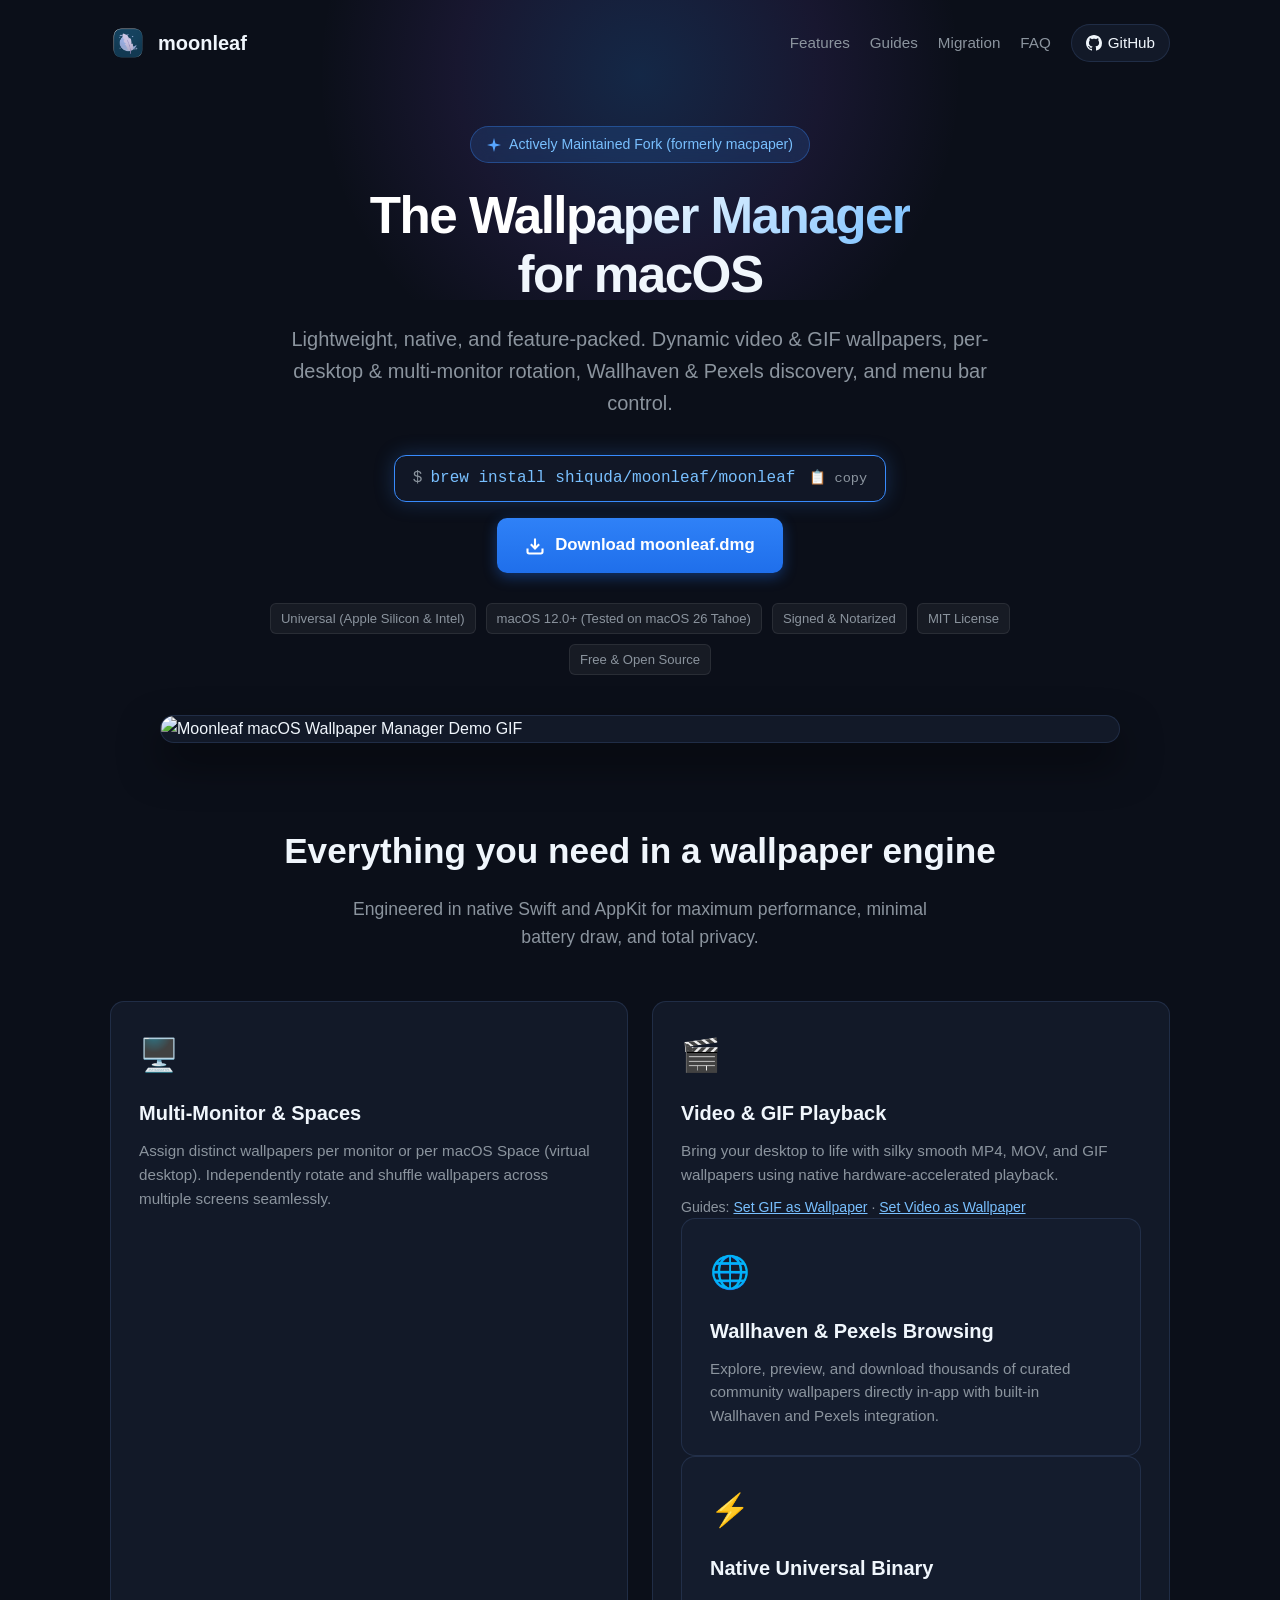
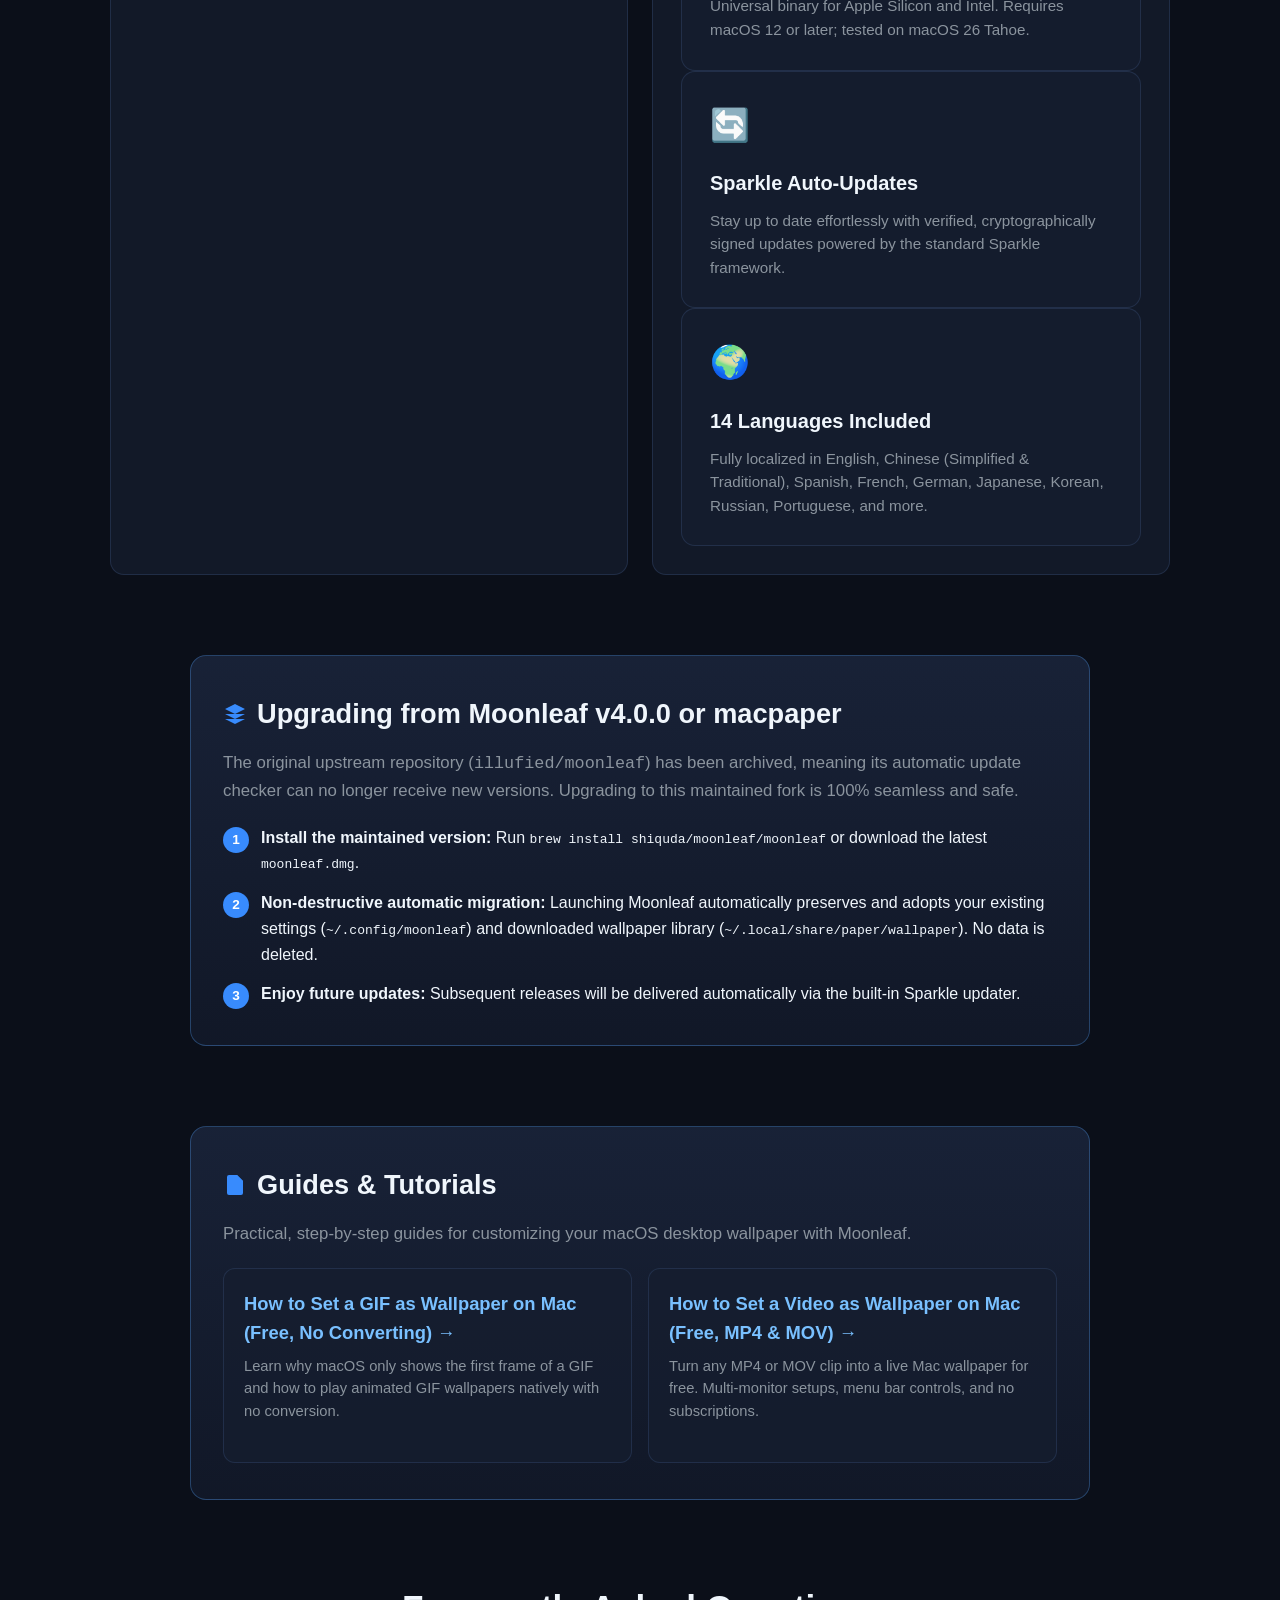
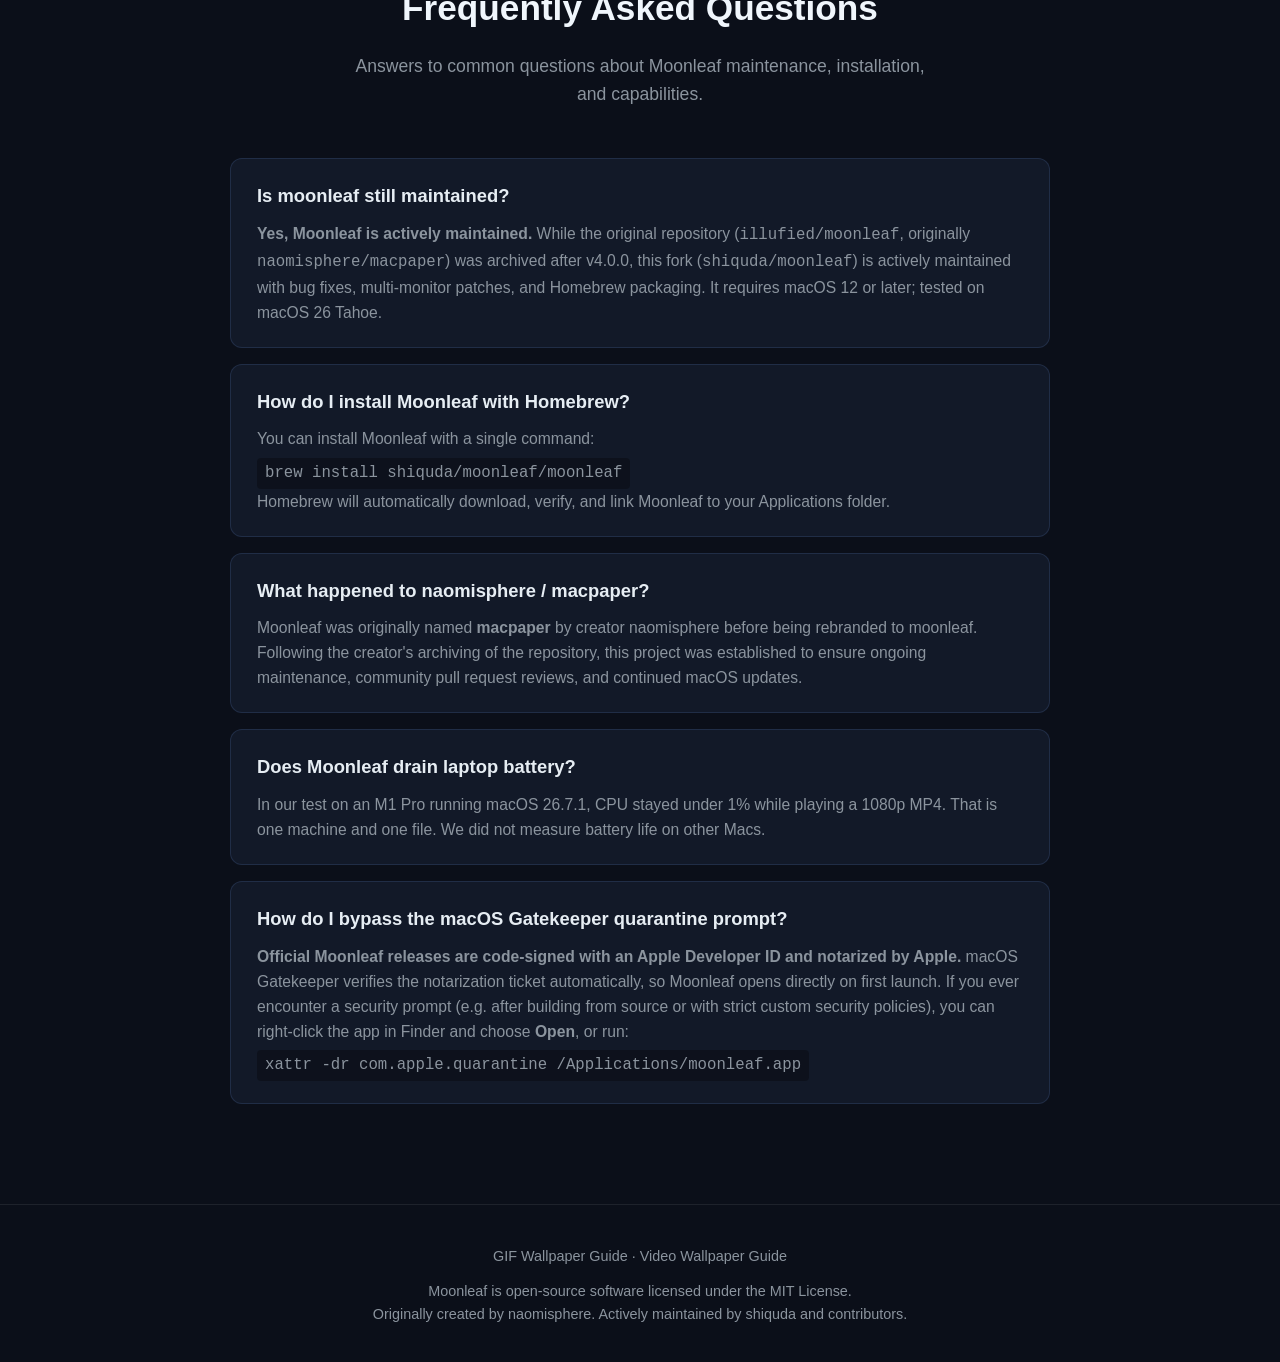
==== commit 60d91fcd: "docs(seo): correct untested claims and sourced competitor facts" ====
--- a/docs/index.html
+++ b/docs/index.html
@@ -63,7 +63,7 @@
             "name": "Is moonleaf still maintained?",
             "acceptedAnswer": {
               "@type": "Answer",
-              "text": "Yes, moonleaf is actively maintained. While the original upstream repository (illufied/moonleaf, formerly naomisphere/macpaper) was archived and frozen at v4.0.0, this official maintained fork (shiquda/moonleaf) continues active development with regular bug fixes, macOS Sequoia & Tahoe support, Apple Silicon and Intel support, modern Homebrew packaging, and automated updates via Sparkle."
+              "text": "Yes, moonleaf is actively maintained. While the original upstream repository (illufied/moonleaf, formerly naomisphere/macpaper) was archived and frozen at v4.0.0, this official maintained fork (shiquda/moonleaf) continues active development with regular bug fixes, Homebrew packaging, and Sparkle updates. It requires macOS 12 or later; tested on macOS 26 Tahoe."
             }
           },
           {
@@ -87,7 +87,7 @@
             "name": "Does Moonleaf support Apple Silicon and Intel Macs?",
             "acceptedAnswer": {
               "@type": "Answer",
-              "text": "Yes. Moonleaf is built as a Universal binary containing native machine code for both Apple Silicon (M1, M2, M3, M4 series) and Intel (x86_64) Macs running macOS 12 Monterey or newer."
+              "text": "The v4.1.1 release is a Universal binary for Intel (x86_64) and Apple Silicon (arm64). It requires macOS 12 or later. We tested it on macOS 26 Tahoe."
             }
           },
           {
@@ -95,7 +95,7 @@
             "name": "Does Moonleaf support live video and GIF wallpapers?",
             "acceptedAnswer": {
               "@type": "Answer",
-              "text": "Yes. Moonleaf supports smooth playback for MP4, MOV, and animated GIF wallpapers. It uses native hardware-accelerated AppKit and AVFoundation decoders with negligible CPU usage."
+              "text": "Yes. Moonleaf plays MP4, MOV, and animated GIF wallpapers. In our test on an M1 Pro running macOS 26.7.1, CPU stayed under 1% while playing a 1080p MP4. That is one machine and one file."
             }
           }
         ]
@@ -607,7 +607,7 @@
         <div class="card">
           <div class="card-icon">⚡</div>
           <h3>Native Universal Binary</h3>
-          <p>Optimized for Apple Silicon (M1/M2/M3/M4) and Intel Macs alike. Runs quietly in the background without hogging system RAM or CPU cycles.</p>
+          <p>Universal binary for Apple Silicon and Intel. Requires macOS 12 or later; tested on macOS 26 Tahoe.</p>
         </div>
 
         <div class="card">
@@ -683,7 +683,7 @@
 
       <div class="faq-item" id="faq-maintenance">
         <h3>Is moonleaf still maintained?</h3>
-        <p><strong>Yes, Moonleaf is actively maintained.</strong> While the original repository (<code>illufied/moonleaf</code>, originally <code>naomisphere/macpaper</code>) was archived after v4.0.0, this fork (<code>shiquda/moonleaf</code>) is actively maintained with bug fixes, multi-monitor stability patches, modern Homebrew packaging, and compatibility with the latest macOS versions including macOS 15 Sequoia and macOS 26 Tahoe.</p>
+        <p><strong>Yes, Moonleaf is actively maintained.</strong> While the original repository (<code>illufied/moonleaf</code>, originally <code>naomisphere/macpaper</code>) was archived after v4.0.0, this fork (<code>shiquda/moonleaf</code>) is actively maintained with bug fixes, multi-monitor patches, and Homebrew packaging. It requires macOS 12 or later; tested on macOS 26 Tahoe.</p>
       </div>
 
       <div class="faq-item" id="faq-homebrew">
@@ -701,7 +701,7 @@
 
       <div class="faq-item" id="faq-battery">
         <h3>Does Moonleaf drain laptop battery?</h3>
-        <p>Moonleaf is engineered in native Swift and AppKit. Live video (MP4/MOV) and animated GIF playback utilizes hardware-accelerated AVFoundation and Core Animation pipelines with negligible CPU consumption (&lt;1% on Apple Silicon). When running static wallpaper shuffles, resource usage is virtually zero.</p>
+        <p>In our test on an M1 Pro running macOS 26.7.1, CPU stayed under 1% while playing a 1080p MP4. That is one machine and one file. We did not measure battery life on other Macs.</p>
       </div>
 
       <div class="faq-item" id="faq-gatekeeper">
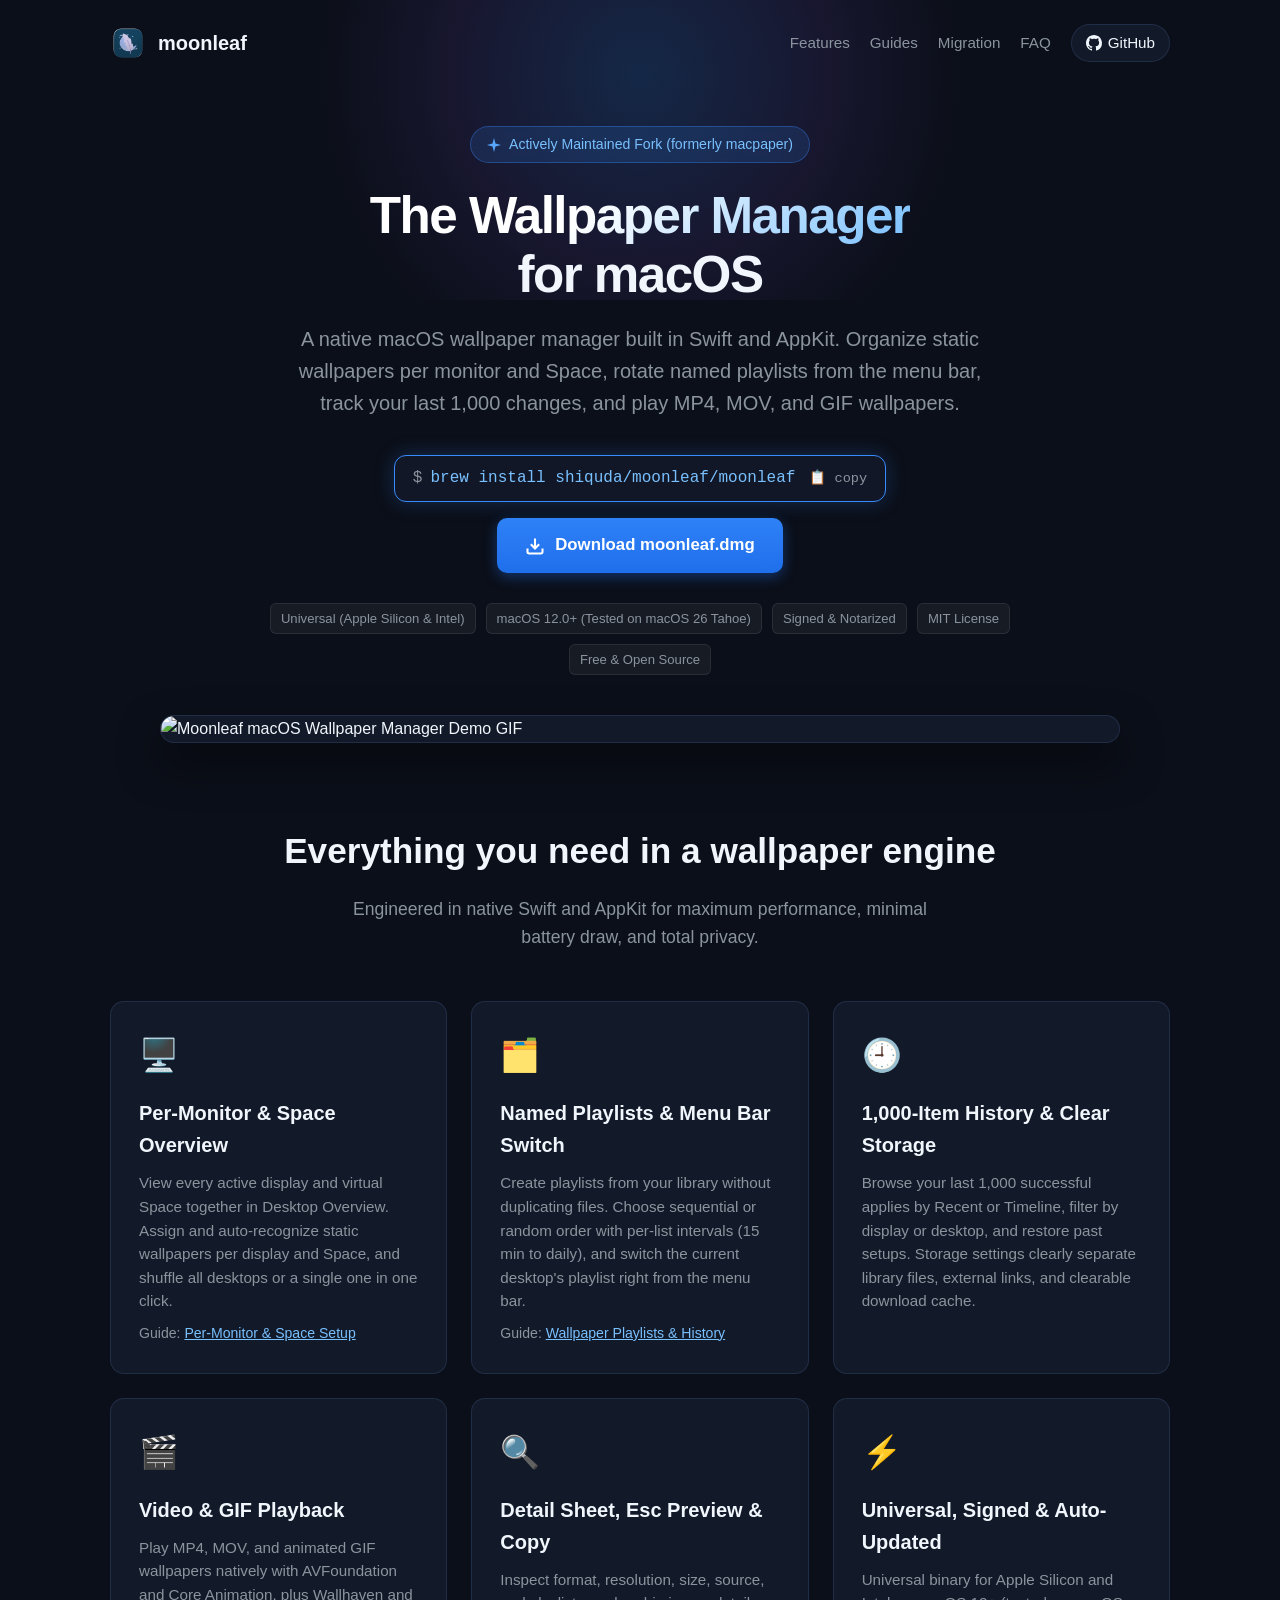
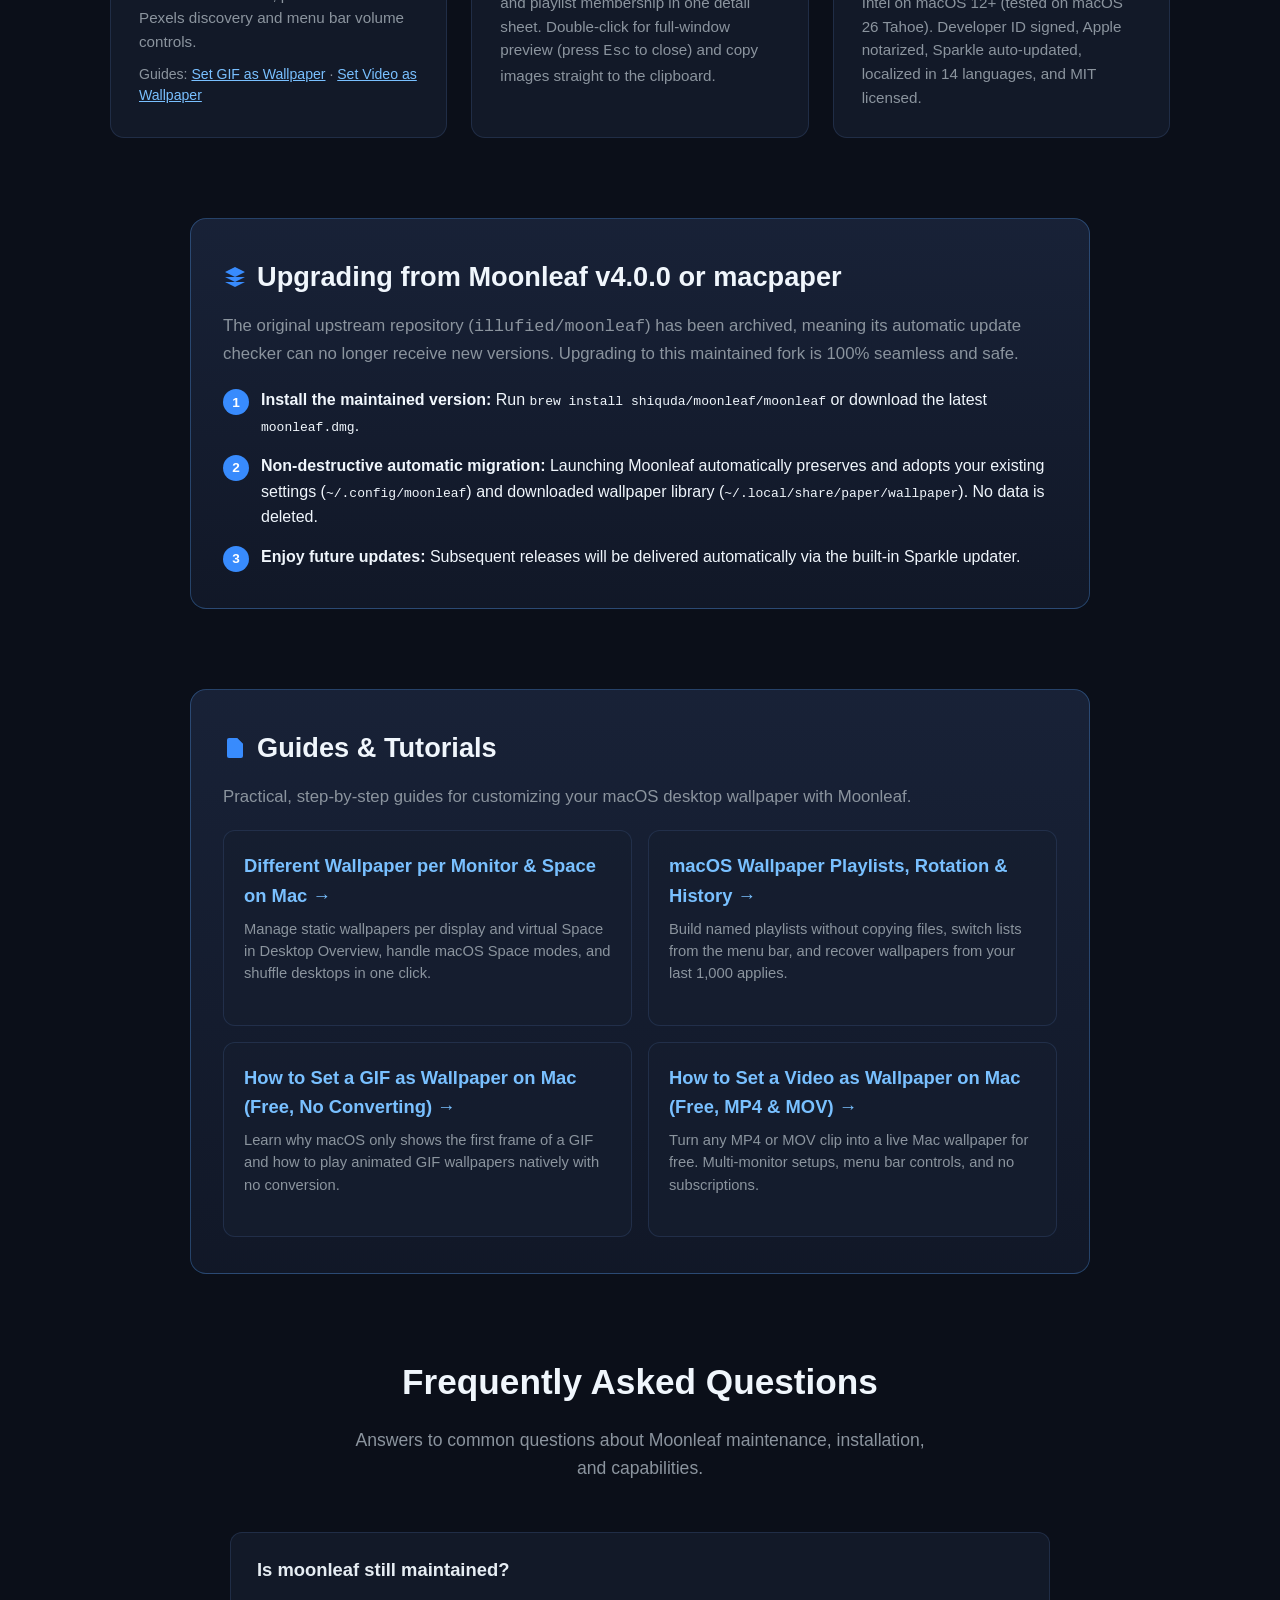
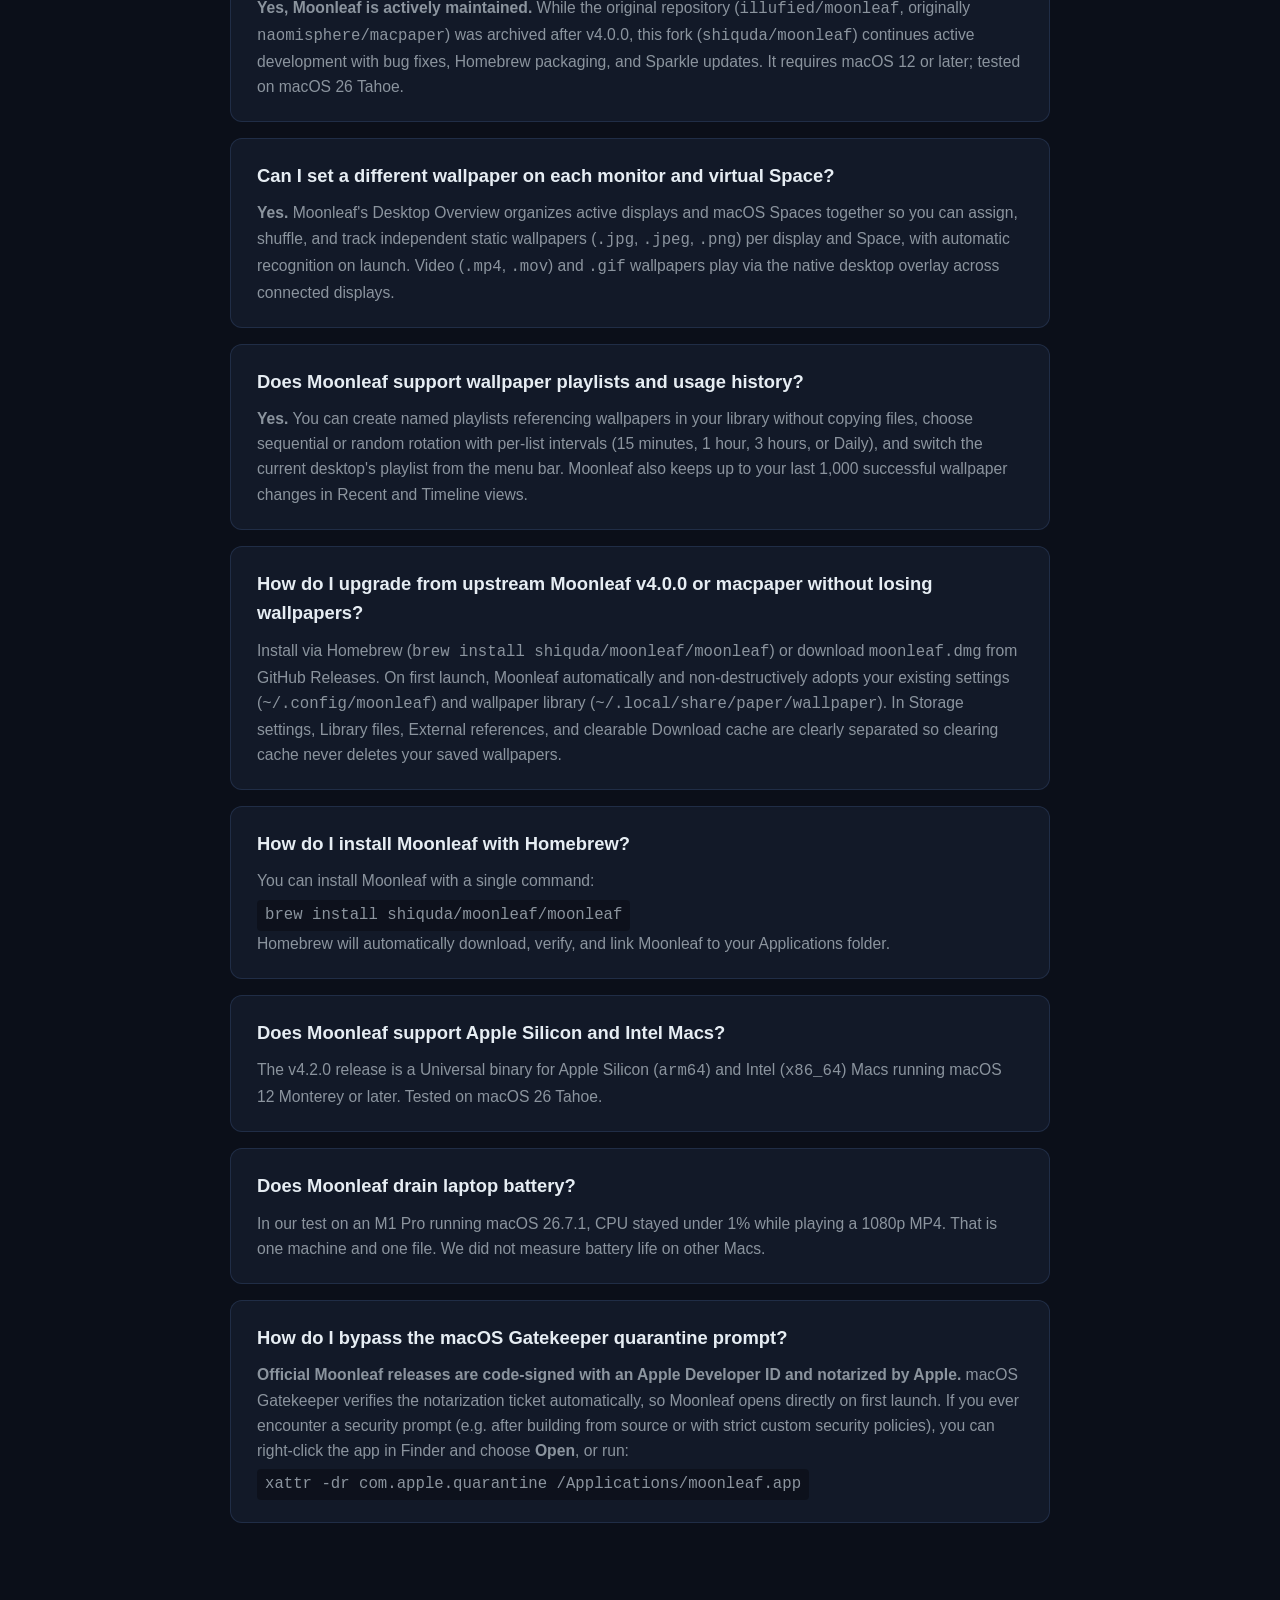
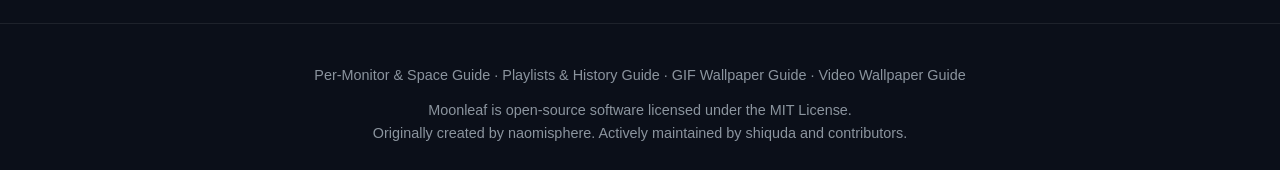
==== commit 59710e81: "feat(seo): sync landing page with desktop overview & playlists, add two guides" ====
--- a/docs/index.html
+++ b/docs/index.html
@@ -4,8 +4,8 @@
   <meta charset="UTF-8">
   <meta name="viewport" content="width=device-width, initial-scale=1.0">
   <title>Moonleaf – macOS Wallpaper Manager (Actively Maintained)</title>
-  <meta name="description" content="Moonleaf is the actively maintained wallpaper manager for macOS (successor to illufied/moonleaf & macpaper). Supports dynamic video, GIF, per-desktop & multi-monitor rotation, Wallhaven/Pexels integration.">
-  <meta name="keywords" content="macOS wallpaper manager, moonleaf, macpaper, live wallpaper mac, dynamic wallpaper macos, per-space wallpaper, multi-monitor wallpaper, wallhaven mac, video wallpaper mac">
+  <meta name="description" content="Moonleaf is an actively maintained, open-source wallpaper manager for macOS. Manage static wallpapers per monitor and Space, build rotation playlists, track 1,000-item history, and play MP4, MOV, and GIF wallpapers.">
+  <meta name="keywords" content="macOS wallpaper manager, moonleaf, macpaper, different wallpaper per monitor mac, per-space wallpaper macos, wallpaper playlist mac, live wallpaper mac, video wallpaper mac, gif wallpaper mac, wallhaven mac">
   <link rel="canonical" href="https://shiquda.github.io/moonleaf/">
   <link rel="icon" type="image/png" href="icon.png">
   <meta name="google-site-verification" content="Ql8N_lmVtP3E7_UWahGD9Z98qn52SCfpR53f8tIXW3E">
@@ -14,13 +14,13 @@
   <meta property="og:type" content="website">
   <meta property="og:url" content="https://shiquda.github.io/moonleaf/">
   <meta property="og:title" content="Moonleaf – macOS Wallpaper Manager">
-  <meta property="og:description" content="Actively maintained fork of moonleaf (formerly macpaper). Video/GIF live wallpapers, per-space and multi-monitor rotation, Wallhaven/Pexels browsing.">
+  <meta property="og:description" content="Open-source macOS wallpaper manager for per-display and per-Space static wallpapers, named playlists, 1,000-event history, video/GIF playback, and Wallhaven/Pexels browsing.">
   <meta property="og:image" content="https://shiquda.github.io/moonleaf/og-image.png">
 
   <!-- Twitter Card -->
   <meta name="twitter:card" content="summary_large_image">
   <meta name="twitter:title" content="Moonleaf – macOS Wallpaper Manager">
-  <meta name="twitter:description" content="Actively maintained fork of moonleaf. Video/GIF live wallpapers, per-space and multi-monitor rotation, Wallhaven/Pexels browsing.">
+  <meta name="twitter:description" content="Open-source macOS wallpaper manager for per-display and per-Space static wallpapers, named playlists, 1,000-event history, and MP4/MOV/GIF playback.">
   <meta name="twitter:image" content="https://shiquda.github.io/moonleaf/og-image.png">
 
   <!-- JSON-LD Structured Data for SEO & AI Crawlers -->
@@ -34,14 +34,26 @@
         "alternateName": "macpaper",
         "operatingSystem": "macOS 12.0 or later",
         "applicationCategory": "MultimediaApplication",
-        "softwareVersion": "4.1.1",
+        "softwareVersion": "4.2.0",
         "downloadUrl": "https://github.com/shiquda/moonleaf/releases/latest/download/moonleaf.dmg",
         "offers": {
           "@type": "Offer",
           "price": "0.00",
           "priceCurrency": "USD"
         },
-        "description": "Lightweight, full-featured wallpaper manager for macOS with support for video, GIF, per-desktop rotation, multi-monitor setups, and Wallhaven/Pexels browsing.",
+        "description": "Free, open-source macOS wallpaper manager built in native Swift and AppKit for per-display and per-Space static wallpapers, named rotation playlists, 1,000-event history, storage management, and MP4/MOV/GIF playback.",
+        "featureList": [
+          "Desktop Overview grouping active monitors and macOS Spaces",
+          "Independent static wallpapers per display and virtual Space",
+          "One-click shuffle across all desktops or a single desktop",
+          "Named playlists with sequential or random order and per-list intervals",
+          "Menu bar playlist switching and quick controls",
+          "1,000-event usage history with Recent and Timeline views",
+          "Storage overview separating Library files, External references, and Download cache",
+          "Hardware-accelerated MP4, MOV, and native GIF wallpaper playback",
+          "Universal binary for Apple Silicon and Intel Macs (macOS 12+)",
+          "Apple Developer ID signed, notarized, and Sparkle auto-updates"
+        ],
         "license": "https://opensource.org/licenses/MIT",
         "url": "https://shiquda.github.io/moonleaf/",
         "author": {
@@ -63,23 +75,39 @@
             "name": "Is moonleaf still maintained?",
             "acceptedAnswer": {
               "@type": "Answer",
-              "text": "Yes, moonleaf is actively maintained. While the original upstream repository (illufied/moonleaf, formerly naomisphere/macpaper) was archived and frozen at v4.0.0, this official maintained fork (shiquda/moonleaf) continues active development with regular bug fixes, Homebrew packaging, and Sparkle updates. It requires macOS 12 or later; tested on macOS 26 Tahoe."
+              "text": "Yes, Moonleaf is actively maintained. While the original upstream repository (illufied/moonleaf, formerly naomisphere/macpaper) was archived at v4.0.0, this maintained fork (shiquda/moonleaf) continues active development with Homebrew distribution, Apple Developer ID notarization, and Sparkle updates. It requires macOS 12 or later; tested on macOS 26 Tahoe."
             }
           },
           {
             "@type": "Question",
-            "name": "How do I upgrade from upstream Moonleaf v4.0.0 or macpaper?",
+            "name": "Can I set a different wallpaper on each monitor and virtual Space?",
             "acceptedAnswer": {
               "@type": "Answer",
-              "text": "Because upstream v4.0.0 is archived, its built-in legacy updater cannot receive new releases. Upgrading is seamless: simply install via Homebrew with 'brew install shiquda/moonleaf/moonleaf' or download moonleaf.dmg from GitHub Releases. On first launch, Moonleaf automatically and non-destructively migrates your existing settings (~/.config/moonleaf) and wallpaper library (~/.local/share/paper/wallpaper)."
+              "text": "Yes. Moonleaf's Desktop Overview organizes active displays and macOS Spaces together so you can assign, shuffle, and track independent static wallpapers (JPG and PNG) per display and Space, with automatic recognition on launch. Video (MP4/MOV) and GIF wallpapers play via the native desktop overlay across connected displays."
             }
           },
           {
             "@type": "Question",
-            "name": "How do I install Moonleaf via Homebrew?",
+            "name": "Does Moonleaf support wallpaper playlists and usage history?",
             "acceptedAnswer": {
               "@type": "Answer",
-              "text": "You can install Moonleaf with a single Homebrew command: 'brew install shiquda/moonleaf/moonleaf'. Alternatively, run 'brew tap shiquda/moonleaf && brew install --cask moonleaf'."
+              "text": "Yes. You can create named playlists that reference wallpapers in your library without copying files, set sequential or random playback with per-list intervals (15 minutes, 1 hour, 3 hours, or Daily), and switch the current desktop's playlist from the menu bar. Moonleaf also records up to your last 1,000 successful wallpaper changes in Recent and Timeline views."
+            }
+          },
+          {
+            "@type": "Question",
+            "name": "How do I upgrade from upstream Moonleaf v4.0.0 or macpaper without losing wallpapers?",
+            "acceptedAnswer": {
+              "@type": "Answer",
+              "text": "Install via Homebrew with 'brew install shiquda/moonleaf/moonleaf' or download moonleaf.dmg from GitHub Releases. On first launch, Moonleaf automatically and non-destructively adopts your existing settings (~/.config/moonleaf) and wallpaper library (~/.local/share/paper/wallpaper). In Storage settings, Library files, External references, and clearable Download cache are separated so clearing cache never deletes saved wallpapers."
+            }
+          },
+          {
+            "@type": "Question",
+            "name": "How do I install Moonleaf with Homebrew?",
+            "acceptedAnswer": {
+              "@type": "Answer",
+              "text": "Run 'brew install shiquda/moonleaf/moonleaf' (or 'brew tap shiquda/moonleaf && brew install --cask moonleaf'). Homebrew automatically downloads, verifies, and links Moonleaf to Applications."
             }
           },
           {
@@ -87,15 +115,23 @@
             "name": "Does Moonleaf support Apple Silicon and Intel Macs?",
             "acceptedAnswer": {
               "@type": "Answer",
-              "text": "The v4.1.1 release is a Universal binary for Intel (x86_64) and Apple Silicon (arm64). It requires macOS 12 or later. We tested it on macOS 26 Tahoe."
+              "text": "The v4.2.0 release is a Universal binary for Intel (x86_64) and Apple Silicon (arm64). It requires macOS 12 or later. We tested it on macOS 26 Tahoe."
             }
           },
           {
             "@type": "Question",
-            "name": "Does Moonleaf support live video and GIF wallpapers?",
+            "name": "Does Moonleaf drain laptop battery?",
             "acceptedAnswer": {
               "@type": "Answer",
-              "text": "Yes. Moonleaf plays MP4, MOV, and animated GIF wallpapers. In our test on an M1 Pro running macOS 26.7.1, CPU stayed under 1% while playing a 1080p MP4. That is one machine and one file."
+              "text": "In our test on an M1 Pro running macOS 26.7.1, CPU stayed under 1% while playing a 1080p MP4. That is one machine and one file. We did not measure battery life on other Macs."
+            }
+          },
+          {
+            "@type": "Question",
+            "name": "How do I bypass the macOS Gatekeeper quarantine prompt?",
+            "acceptedAnswer": {
+              "@type": "Answer",
+              "text": "Official Moonleaf releases are code-signed with an Apple Developer ID and notarized by Apple, so Gatekeeper verifies them automatically. If you build from source or run under strict custom policies, right-click moonleaf.app and choose Open, or run 'xattr -dr com.apple.quarantine /Applications/moonleaf.app'."
             }
           }
         ]
@@ -124,13 +160,16 @@
       padding: 0;
     }
 
+    html, body {
+      overflow-x: hidden;
+    }
+
     body {
       font-family: -apple-system, BlinkMacSystemFont, "SF Pro Text", "Segoe UI", Roboto, Helvetica, Arial, sans-serif;
       background-color: var(--bg);
       color: var(--text);
       line-height: 1.6;
       -webkit-font-smoothing: antialiased;
-      overflow-x: hidden;
     }
 
     /* Ambient background glow */
@@ -139,7 +178,7 @@
       top: -150px;
       left: 50%;
       transform: translateX(-50%);
-      width: 800px;
+      width: min(800px, 100%);
       height: 450px;
       background: radial-gradient(circle, rgba(56, 139, 253, 0.2) 0%, rgba(138, 92, 246, 0.1) 40%, transparent 70%);
       pointer-events: none;
@@ -507,10 +546,13 @@
     }
 
     @media (max-width: 768px) {
+      header { flex-wrap: wrap; gap: 12px; }
+      .nav-links { gap: 14px; flex-wrap: wrap; }
       h1 { font-size: 2.3rem; }
       .hero-desc { font-size: 1.1rem; }
-      .brew-box { font-size: 0.85rem; padding: 8px 12px; }
+      .brew-box { font-size: 0.85rem; padding: 8px 12px; max-width: 100%; overflow-x: auto; }
       .grid { grid-template-columns: 1fr; }
+      .migration-box { margin: 56px 16px; padding: 26px 20px; }
     }
   </style>
 </head>
@@ -546,7 +588,7 @@
       </h1>
 
       <p class="hero-desc">
-        Lightweight, native, and feature-packed. Dynamic video & GIF wallpapers, per-desktop & multi-monitor rotation, Wallhaven & Pexels discovery, and menu bar control.
+        A native macOS wallpaper manager built in Swift and AppKit. Organize static wallpapers per monitor and Space, rotate named playlists from the menu bar, track your last 1,000 changes, and play MP4, MOV, and GIF wallpapers.
       </p>
 
       <div class="cta-group">
@@ -586,40 +628,47 @@
       <div class="grid">
         <div class="card">
           <div class="card-icon">🖥️</div>
-          <h3>Multi-Monitor & Spaces</h3>
-          <p>Assign distinct wallpapers per monitor or per macOS Space (virtual desktop). Independently rotate and shuffle wallpapers across multiple screens seamlessly.</p>
+          <h3>Per-Monitor &amp; Space Overview</h3>
+          <p>View every active display and virtual Space together in Desktop Overview. Assign and auto-recognize static wallpapers per display and Space, and shuffle all desktops or a single one in one click.</p>
+          <p style="margin-top: 10px; font-size: 0.88rem;">
+            Guide: <a href="guides/different-wallpaper-per-monitor-space-mac/" style="color: #79c0ff; text-decoration: underline;">Per-Monitor &amp; Space Setup</a>
+          </p>
+        </div>
+
+        <div class="card">
+          <div class="card-icon">🗂️</div>
+          <h3>Named Playlists &amp; Menu Bar Switch</h3>
+          <p>Create playlists from your library without duplicating files. Choose sequential or random order with per-list intervals (15 min to daily), and switch the current desktop's playlist right from the menu bar.</p>
+          <p style="margin-top: 10px; font-size: 0.88rem;">
+            Guide: <a href="guides/wallpaper-playlists-mac/" style="color: #79c0ff; text-decoration: underline;">Wallpaper Playlists &amp; History</a>
+          </p>
+        </div>
+
+        <div class="card">
+          <div class="card-icon">🕘</div>
+          <h3>1,000-Item History &amp; Clear Storage</h3>
+          <p>Browse your last 1,000 successful applies by Recent or Timeline, filter by display or desktop, and restore past setups. Storage settings clearly separate library files, external links, and clearable download cache.</p>
         </div>
 
         <div class="card">
           <div class="card-icon">🎬</div>
           <h3>Video &amp; GIF Playback</h3>
-          <p>Bring your desktop to life with silky smooth MP4, MOV, and GIF wallpapers using native hardware-accelerated playback.</p>
+          <p>Play MP4, MOV, and animated GIF wallpapers natively with AVFoundation and Core Animation, plus Wallhaven and Pexels discovery and menu bar volume controls.</p>
           <p style="margin-top: 10px; font-size: 0.88rem;">
             Guides: <a href="guides/gif-wallpaper-mac/" style="color: #79c0ff; text-decoration: underline;">Set GIF as Wallpaper</a> · <a href="guides/video-wallpaper-mac/" style="color: #79c0ff; text-decoration: underline;">Set Video as Wallpaper</a>
           </p>
+        </div>
 
         <div class="card">
-          <div class="card-icon">🌐</div>
-          <h3>Wallhaven & Pexels Browsing</h3>
-          <p>Explore, preview, and download thousands of curated community wallpapers directly in-app with built-in Wallhaven and Pexels integration.</p>
+          <div class="card-icon">🔍</div>
+          <h3>Detail Sheet, Esc Preview &amp; Copy</h3>
+          <p>Inspect format, resolution, size, source, and playlist membership in one detail sheet. Double-click for full-window preview (press <code>Esc</code> to close) and copy images straight to the clipboard.</p>
         </div>
 
         <div class="card">
           <div class="card-icon">⚡</div>
-          <h3>Native Universal Binary</h3>
-          <p>Universal binary for Apple Silicon and Intel. Requires macOS 12 or later; tested on macOS 26 Tahoe.</p>
-        </div>
-
-        <div class="card">
-          <div class="card-icon">🔄</div>
-          <h3>Sparkle Auto-Updates</h3>
-          <p>Stay up to date effortlessly with verified, cryptographically signed updates powered by the standard Sparkle framework.</p>
-        </div>
-
-        <div class="card">
-          <div class="card-icon">🌍</div>
-          <h3>14 Languages Included</h3>
-          <p>Fully localized in English, Chinese (Simplified & Traditional), Spanish, French, German, Japanese, Korean, Russian, Portuguese, and more.</p>
+          <h3>Universal, Signed &amp; Auto-Updated</h3>
+          <p>Universal binary for Apple Silicon and Intel on macOS 12+ (tested on macOS 26 Tahoe). Developer ID signed, Apple notarized, Sparkle auto-updated, localized in 14 languages, and MIT licensed.</p>
         </div>
       </div>
     </section>
@@ -665,6 +714,14 @@
       <p>Practical, step-by-step guides for customizing your macOS desktop wallpaper with Moonleaf.</p>
 
       <div style="display: grid; grid-template-columns: repeat(auto-fit, minmax(280px, 1fr)); gap: 16px; margin-top: 20px;">
+        <a href="guides/different-wallpaper-per-monitor-space-mac/" style="display: block; padding: 20px; background: var(--card-bg); border: 1px solid var(--card-border); border-radius: 12px; text-decoration: none; color: inherit; transition: border-color 0.2s;">
+          <h3 style="font-size: 1.15rem; color: #79c0ff; margin-bottom: 8px;">Different Wallpaper per Monitor &amp; Space on Mac &rarr;</h3>
+          <p style="font-size: 0.92rem; color: var(--text-muted); line-height: 1.5;">Manage static wallpapers per display and virtual Space in Desktop Overview, handle macOS Space modes, and shuffle desktops in one click.</p>
+        </a>
+        <a href="guides/wallpaper-playlists-mac/" style="display: block; padding: 20px; background: var(--card-bg); border: 1px solid var(--card-border); border-radius: 12px; text-decoration: none; color: inherit; transition: border-color 0.2s;">
+          <h3 style="font-size: 1.15rem; color: #79c0ff; margin-bottom: 8px;">macOS Wallpaper Playlists, Rotation &amp; History &rarr;</h3>
+          <p style="font-size: 0.92rem; color: var(--text-muted); line-height: 1.5;">Build named playlists without copying files, switch lists from the menu bar, and recover wallpapers from your last 1,000 applies.</p>
+        </a>
         <a href="guides/gif-wallpaper-mac/" style="display: block; padding: 20px; background: var(--card-bg); border: 1px solid var(--card-border); border-radius: 12px; text-decoration: none; color: inherit; transition: border-color 0.2s;">
           <h3 style="font-size: 1.15rem; color: #79c0ff; margin-bottom: 8px;">How to Set a GIF as Wallpaper on Mac (Free, No Converting) &rarr;</h3>
           <p style="font-size: 0.92rem; color: var(--text-muted); line-height: 1.5;">Learn why macOS only shows the first frame of a GIF and how to play animated GIF wallpapers natively with no conversion.</p>
@@ -683,7 +740,22 @@
 
       <div class="faq-item" id="faq-maintenance">
         <h3>Is moonleaf still maintained?</h3>
-        <p><strong>Yes, Moonleaf is actively maintained.</strong> While the original repository (<code>illufied/moonleaf</code>, originally <code>naomisphere/macpaper</code>) was archived after v4.0.0, this fork (<code>shiquda/moonleaf</code>) is actively maintained with bug fixes, multi-monitor patches, and Homebrew packaging. It requires macOS 12 or later; tested on macOS 26 Tahoe.</p>
+        <p><strong>Yes, Moonleaf is actively maintained.</strong> While the original repository (<code>illufied/moonleaf</code>, originally <code>naomisphere/macpaper</code>) was archived after v4.0.0, this fork (<code>shiquda/moonleaf</code>) continues active development with bug fixes, Homebrew packaging, and Sparkle updates. It requires macOS 12 or later; tested on macOS 26 Tahoe.</p>
+      </div>
+
+      <div class="faq-item" id="faq-spaces">
+        <h3>Can I set a different wallpaper on each monitor and virtual Space?</h3>
+        <p><strong>Yes.</strong> Moonleaf's Desktop Overview organizes active displays and macOS Spaces together so you can assign, shuffle, and track independent static wallpapers (<code>.jpg</code>, <code>.jpeg</code>, <code>.png</code>) per display and Space, with automatic recognition on launch. Video (<code>.mp4</code>, <code>.mov</code>) and <code>.gif</code> wallpapers play via the native desktop overlay across connected displays.</p>
+      </div>
+
+      <div class="faq-item" id="faq-playlists">
+        <h3>Does Moonleaf support wallpaper playlists and usage history?</h3>
+        <p><strong>Yes.</strong> You can create named playlists referencing wallpapers in your library without copying files, choose sequential or random rotation with per-list intervals (15 minutes, 1 hour, 3 hours, or Daily), and switch the current desktop's playlist from the menu bar. Moonleaf also keeps up to your last 1,000 successful wallpaper changes in Recent and Timeline views.</p>
+      </div>
+
+      <div class="faq-item" id="faq-upgrade">
+        <h3>How do I upgrade from upstream Moonleaf v4.0.0 or macpaper without losing wallpapers?</h3>
+        <p>Install via Homebrew (<code>brew install shiquda/moonleaf/moonleaf</code>) or download <code>moonleaf.dmg</code> from GitHub Releases. On first launch, Moonleaf automatically and non-destructively adopts your existing settings (<code>~/.config/moonleaf</code>) and wallpaper library (<code>~/.local/share/paper/wallpaper</code>). In Storage settings, Library files, External references, and clearable Download cache are clearly separated so clearing cache never deletes your saved wallpapers.</p>
       </div>
 
       <div class="faq-item" id="faq-homebrew">
@@ -694,9 +766,9 @@
         </p>
       </div>
 
-      <div class="faq-item" id="faq-history">
-        <h3>What happened to naomisphere / macpaper?</h3>
-        <p>Moonleaf was originally named <strong>macpaper</strong> by creator naomisphere before being rebranded to moonleaf. Following the creator's archiving of the repository, this project was established to ensure ongoing maintenance, community pull request reviews, and continued macOS updates.</p>
+      <div class="faq-item" id="faq-universal">
+        <h3>Does Moonleaf support Apple Silicon and Intel Macs?</h3>
+        <p>The v4.2.0 release is a Universal binary for Apple Silicon (<code>arm64</code>) and Intel (<code>x86_64</code>) Macs running macOS 12 Monterey or later. Tested on macOS 26 Tahoe.</p>
       </div>
 
       <div class="faq-item" id="faq-battery">
@@ -715,12 +787,16 @@
 
   <footer>
     <p style="margin-bottom: 12px;">
-      <a href="guides/gif-wallpaper-mac/">GIF Wallpaper Guide</a> · <a href="guides/video-wallpaper-mac/">Video Wallpaper Guide</a>
+      <a href="guides/different-wallpaper-per-monitor-space-mac/">Per-Monitor &amp; Space Guide</a> ·
+      <a href="guides/wallpaper-playlists-mac/">Playlists &amp; History Guide</a> ·
+      <a href="guides/gif-wallpaper-mac/">GIF Wallpaper Guide</a> ·
+      <a href="guides/video-wallpaper-mac/">Video Wallpaper Guide</a>
     </p>
     <p>
       Moonleaf is open-source software licensed under the <a href="https://github.com/shiquda/moonleaf/blob/main/LICENSE">MIT License</a>.<br>
       Originally created by <a href="https://github.com/illufied">naomisphere</a>. Actively maintained by <a href="https://github.com/shiquda">shiquda</a> and contributors.
     </p>
+  </footer>
   <script>
     function copyBrew() {
       navigator.clipboard.writeText("brew install shiquda/moonleaf/moonleaf").then(() => {
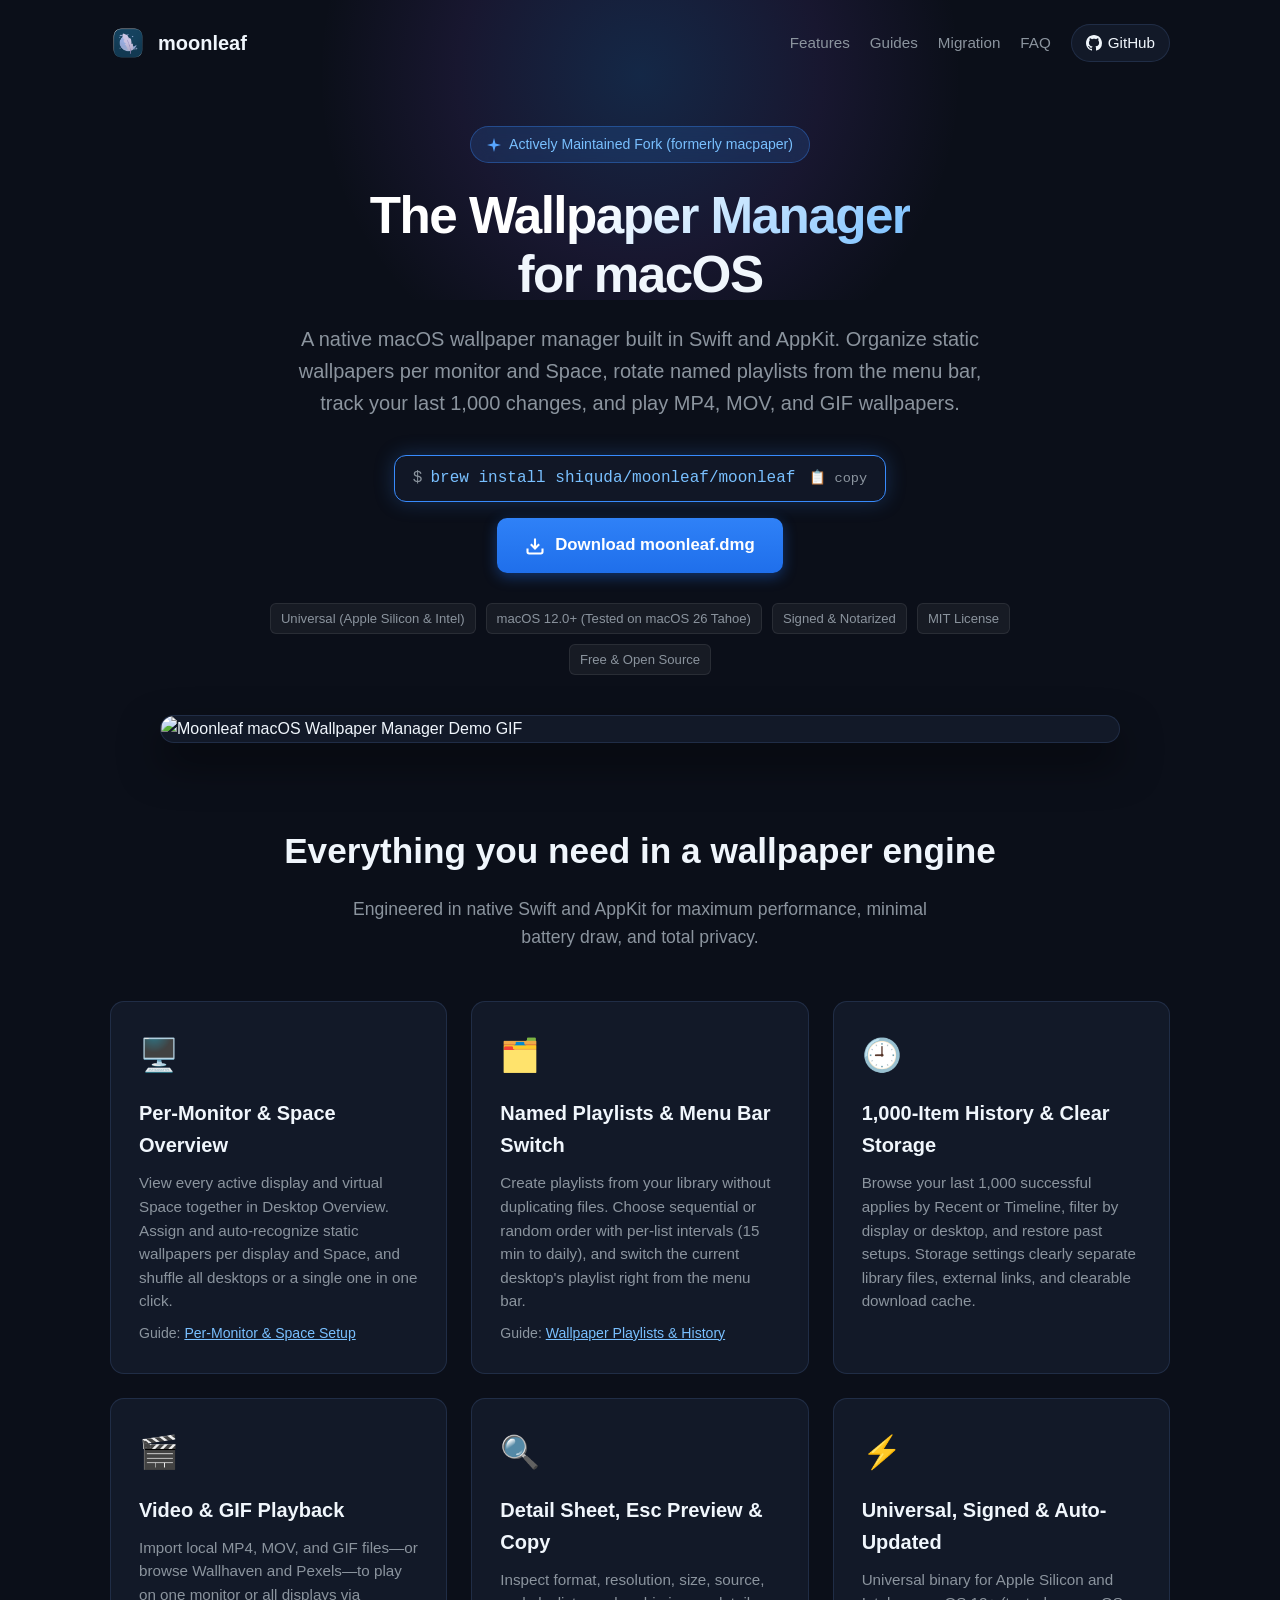
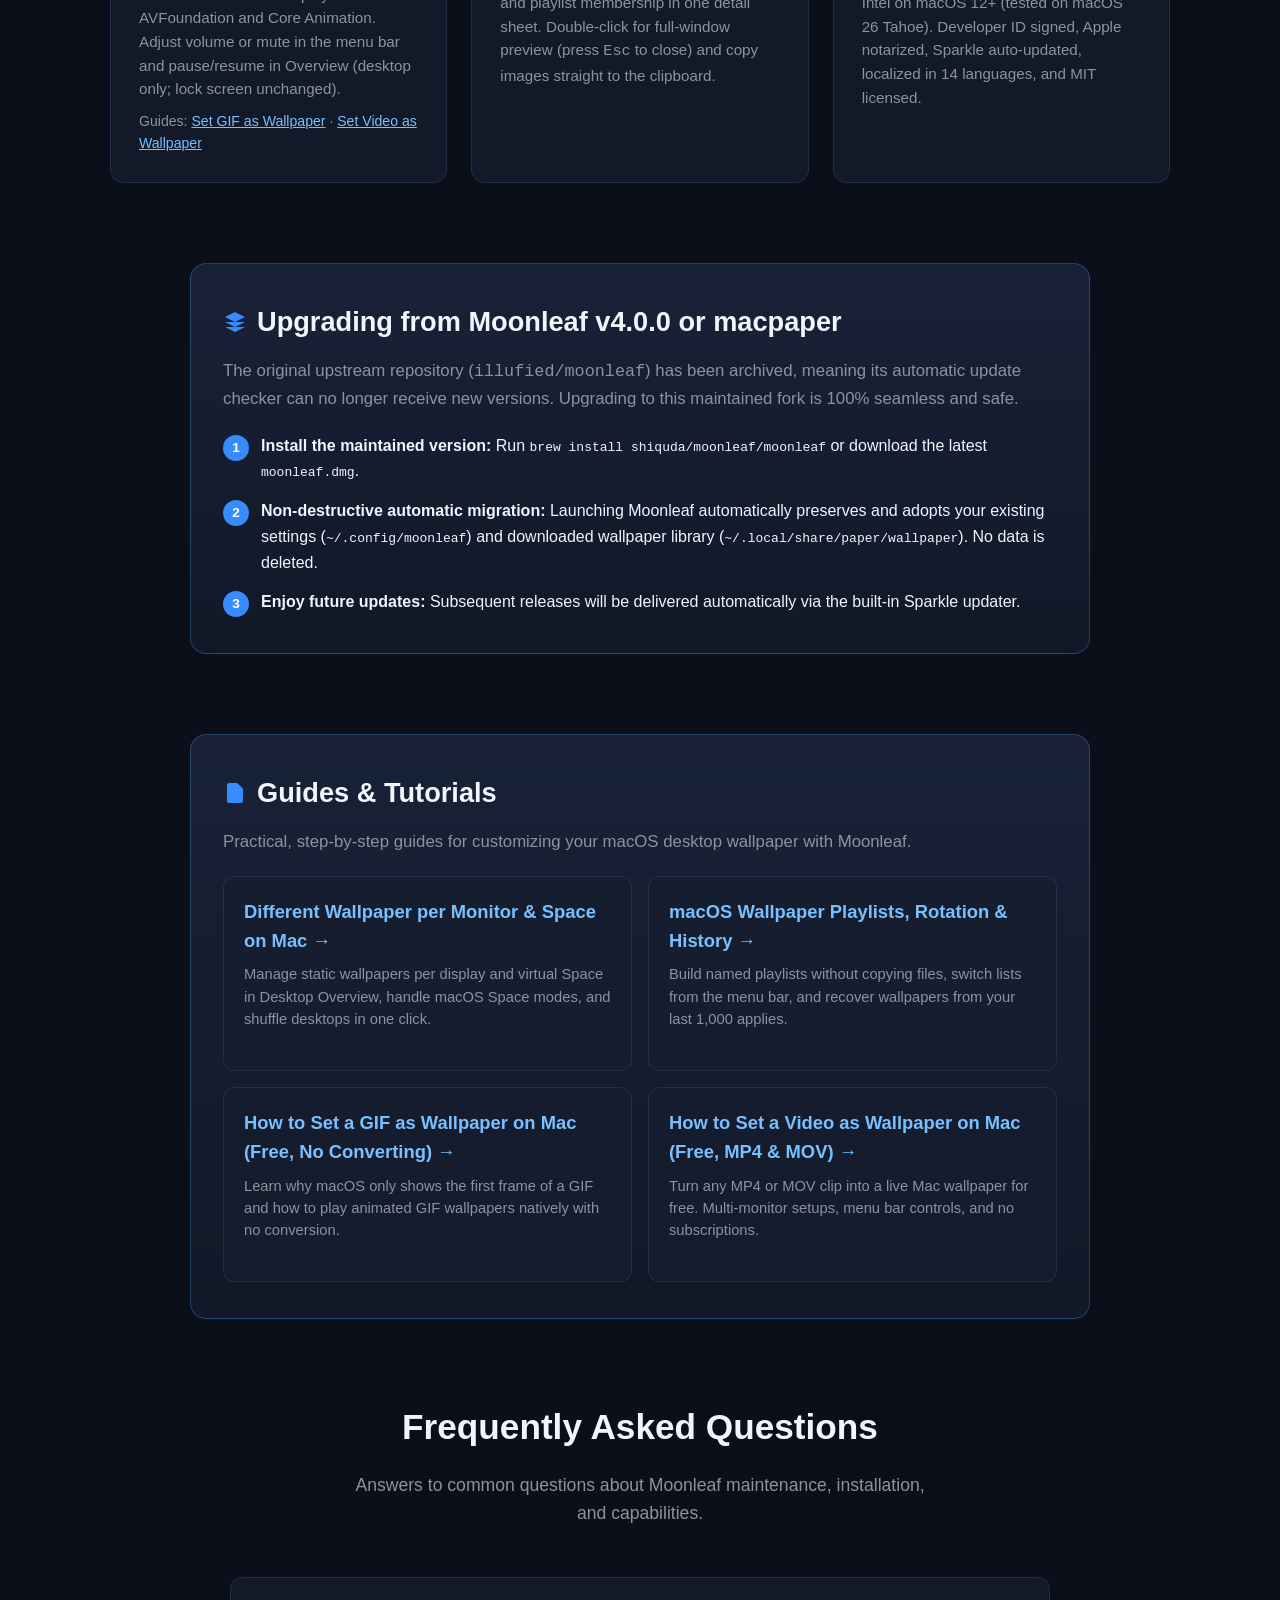
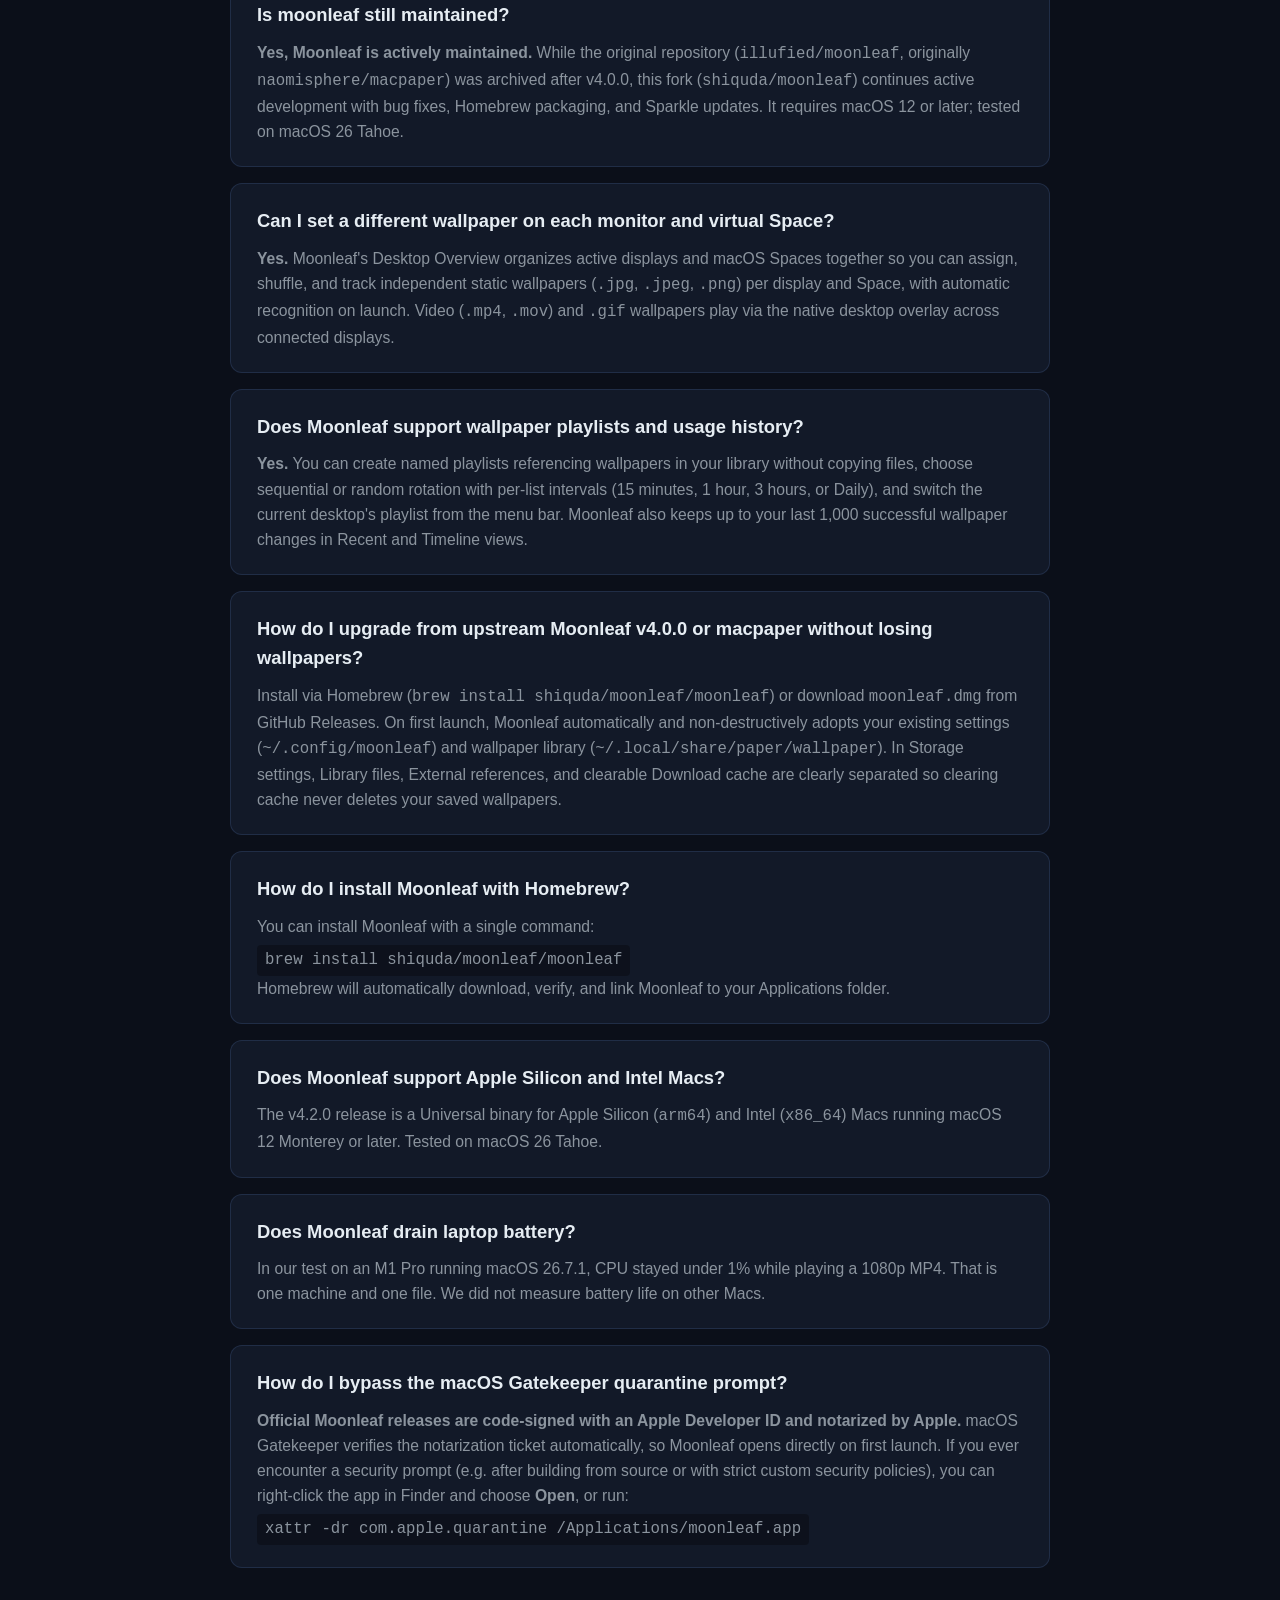
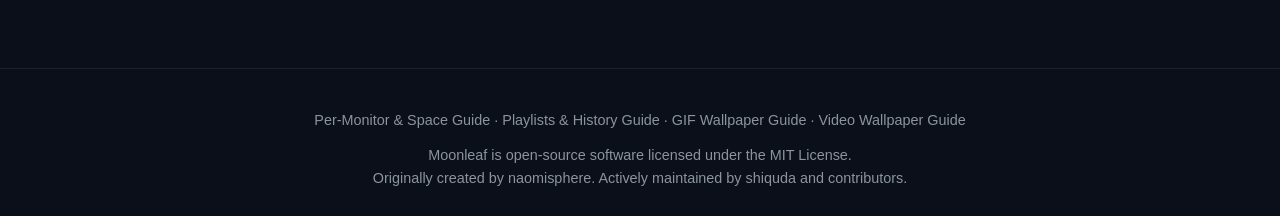
==== commit 08c3e1cc: "docs: align GIF and video wallpaper guides with v4.2.0" ====
--- a/docs/index.html
+++ b/docs/index.html
@@ -653,7 +653,7 @@
         <div class="card">
           <div class="card-icon">🎬</div>
           <h3>Video &amp; GIF Playback</h3>
-          <p>Play MP4, MOV, and animated GIF wallpapers natively with AVFoundation and Core Animation, plus Wallhaven and Pexels discovery and menu bar volume controls.</p>
+          <p>Import local MP4, MOV, and GIF files—or browse Wallhaven and Pexels—to play on one monitor or all displays via AVFoundation and Core Animation. Adjust volume or mute in the menu bar and pause/resume in Overview (desktop only; lock screen unchanged).</p>
           <p style="margin-top: 10px; font-size: 0.88rem;">
             Guides: <a href="guides/gif-wallpaper-mac/" style="color: #79c0ff; text-decoration: underline;">Set GIF as Wallpaper</a> · <a href="guides/video-wallpaper-mac/" style="color: #79c0ff; text-decoration: underline;">Set Video as Wallpaper</a>
           </p>
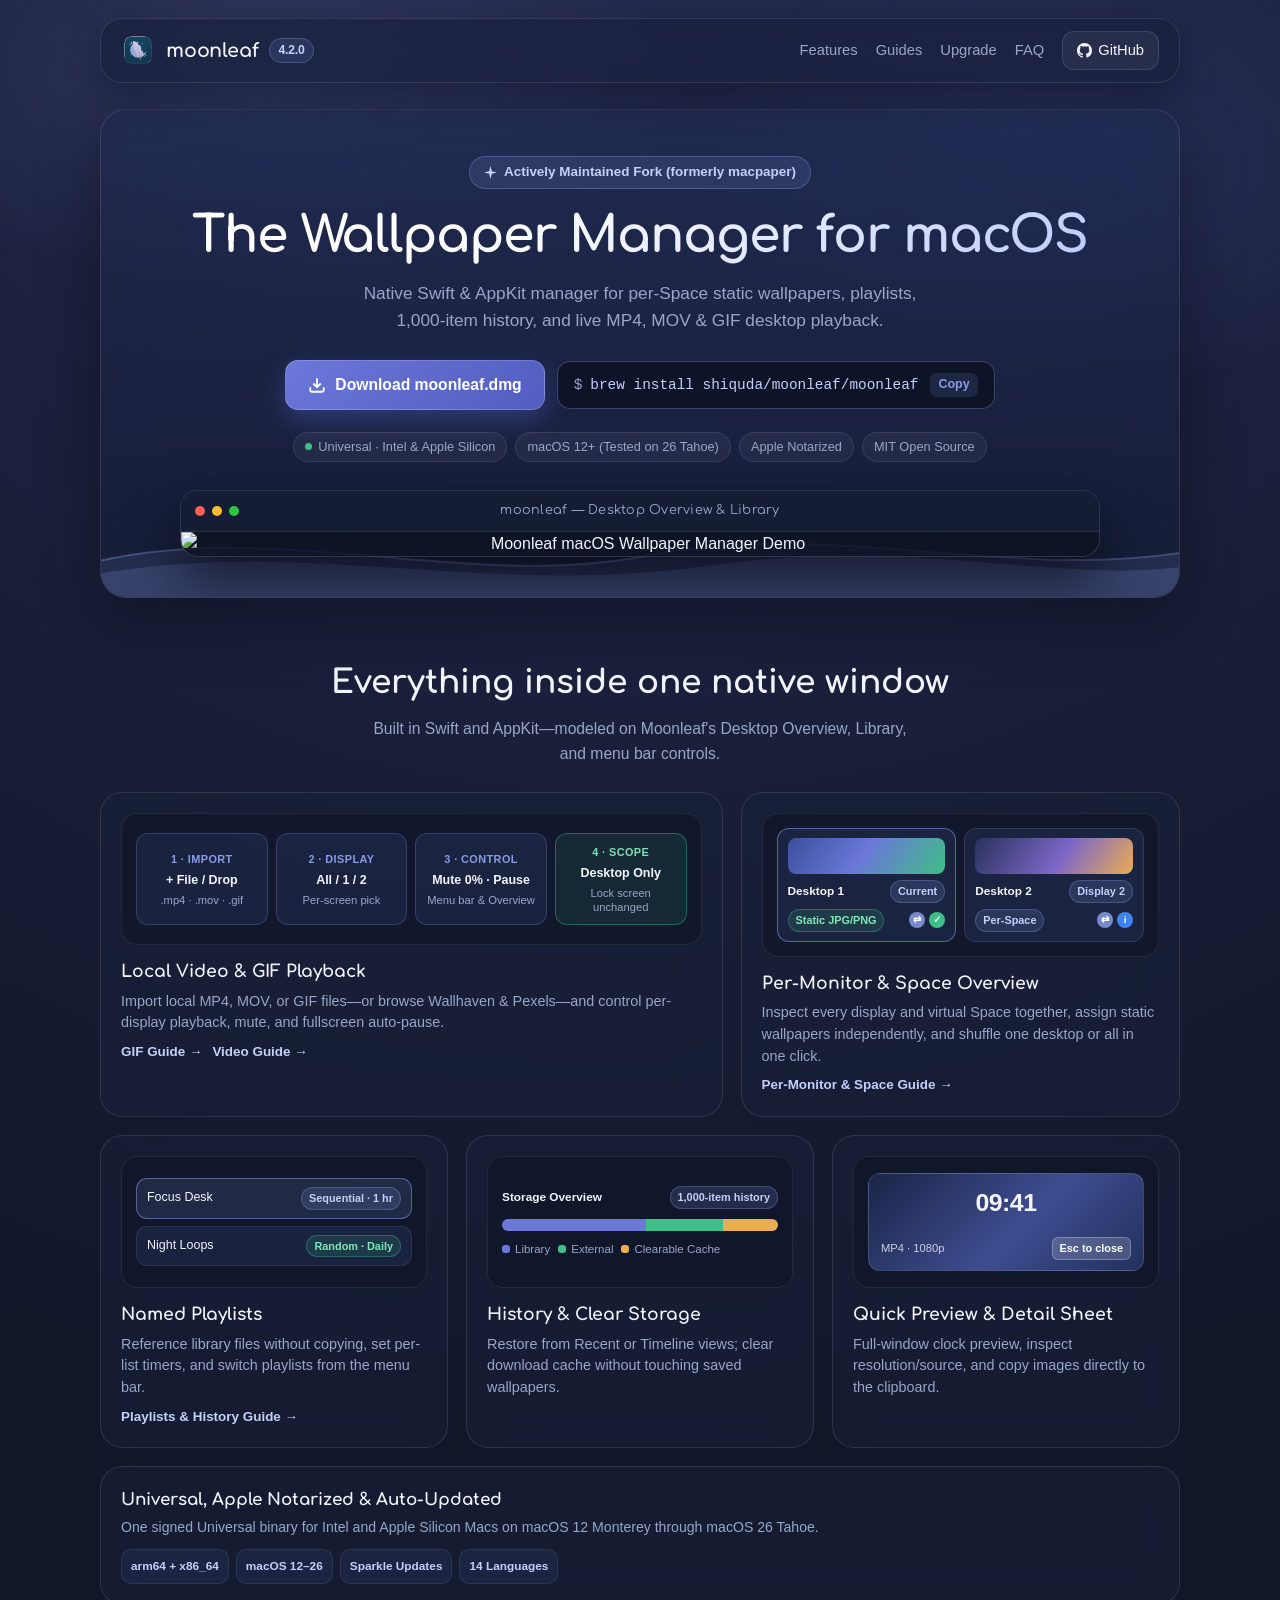
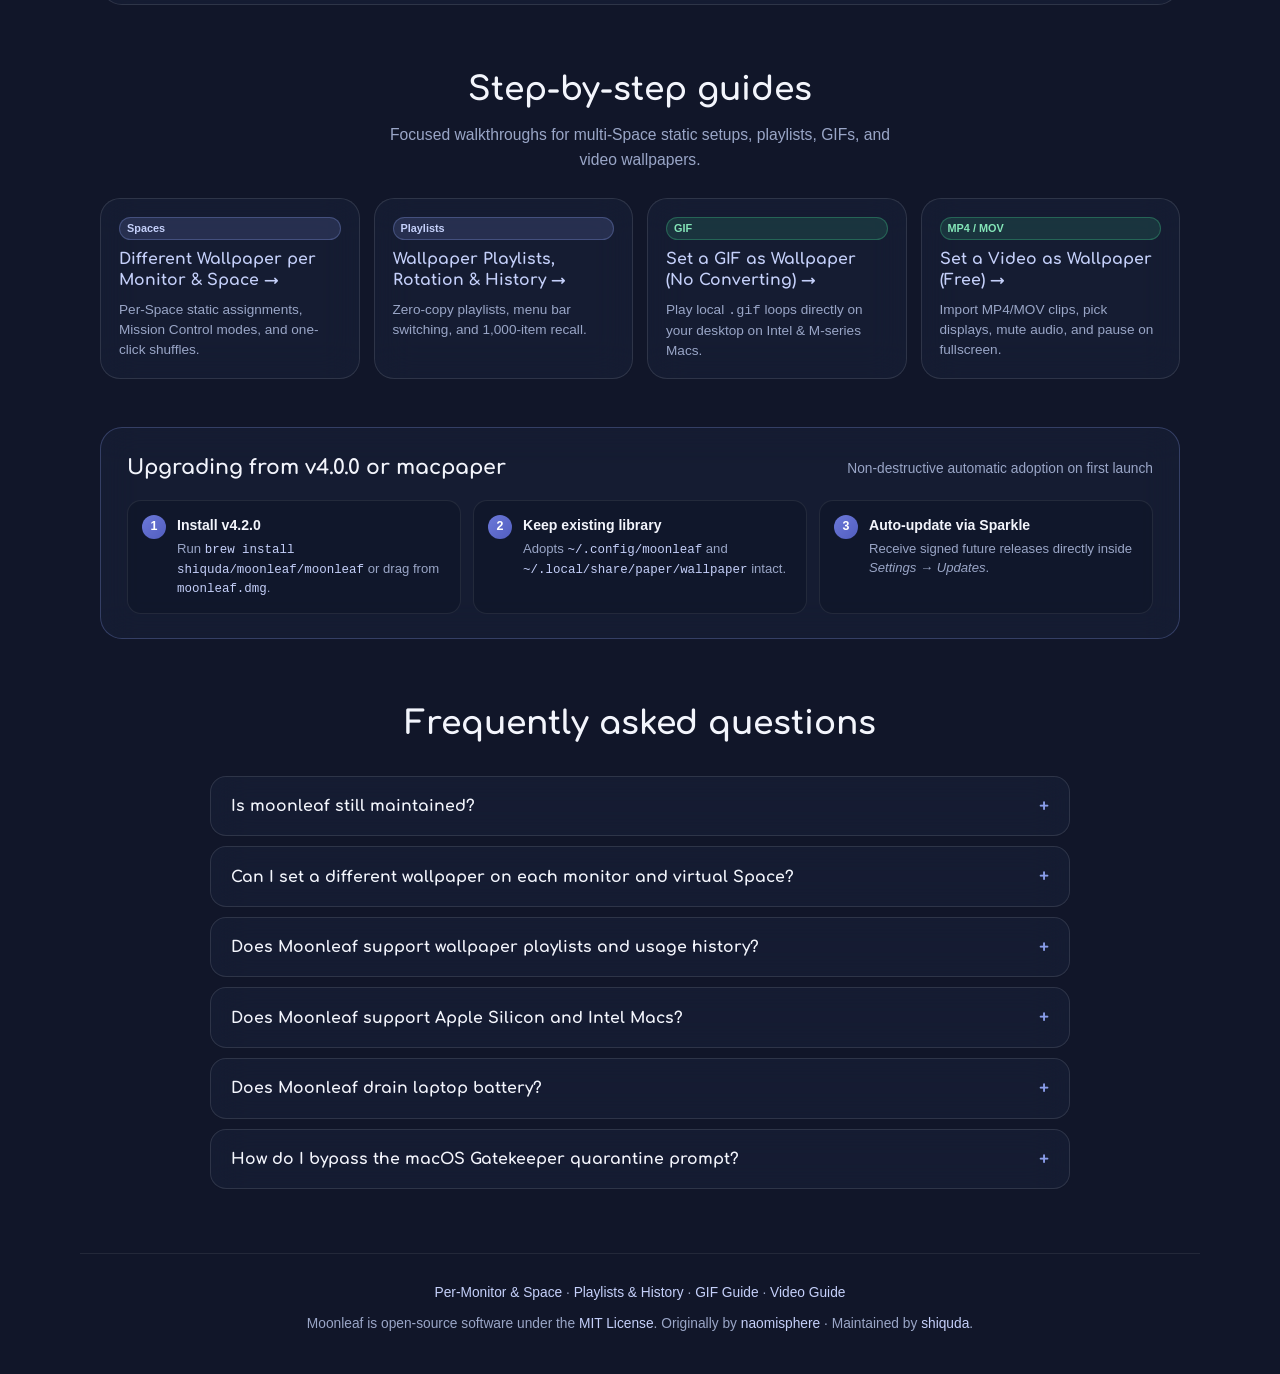
==== commit e219bcea: "docs: redesign homepage and guides to match in-app visual language" ====
--- a/docs/index.html
+++ b/docs/index.html
@@ -141,17 +141,40 @@
   </script>
 
   <style>
+    @font-face {
+      font-family: 'Comfortaa';
+      src: url('fonts/Comfortaa-Regular.ttf') format('truetype');
+      font-weight: 400;
+      font-style: normal;
+      font-display: swap;
+    }
+
+    @font-face {
+      font-family: 'Comfortaa';
+      src: url('fonts/Comfortaa-Bold.ttf') format('truetype');
+      font-weight: 700;
+      font-style: normal;
+      font-display: swap;
+    }
+
     :root {
-      --bg: #0b0f19;
-      --card-bg: rgba(22, 30, 48, 0.7);
-      --card-border: rgba(56, 75, 115, 0.4);
-      --text: #f0f6fc;
-      --text-muted: #8b949e;
-      --accent: #388bfd;
-      --accent-glow: rgba(56, 139, 253, 0.25);
-      --badge-bg: rgba(56, 139, 253, 0.15);
-      --badge-border: rgba(56, 139, 253, 0.35);
-      --code-bg: #111726;
+      --bg: #111629;
+      --bg-deep: #0c1020;
+      --panel-bg: rgba(25, 33, 58, 0.58);
+      --panel-strong: rgba(31, 40, 70, 0.78);
+      --panel-inner: rgba(16, 22, 41, 0.65);
+      --stroke: rgba(255, 255, 255, 0.11);
+      --stroke-hover: rgba(137, 156, 232, 0.45);
+      --text: #f3f5fc;
+      --text-muted: #9aa6c7;
+      --periwinkle: #899ce8;
+      --periwinkle-soft: #c5d0fa;
+      --primary-grad: linear-gradient(135deg, #6b78d9 0%, #525ebf 100%);
+      --mint: #3dbf85;
+      --amber: #ebad52;
+      --yellow: #f2ba24;
+      --rose: #e04d57;
+      --code-bg: rgba(14, 19, 36, 0.85);
     }
 
     * {
@@ -162,67 +185,94 @@
 
     html, body {
       overflow-x: hidden;
+      scroll-behavior: smooth;
     }
 
     body {
-      font-family: -apple-system, BlinkMacSystemFont, "SF Pro Text", "Segoe UI", Roboto, Helvetica, Arial, sans-serif;
-      background-color: var(--bg);
+      font-family: -apple-system, BlinkMacSystemFont, "SF Pro Rounded", "SF Pro Text", "Segoe UI", Roboto, sans-serif;
+      background: radial-gradient(circle at 50% -10%, rgba(107, 120, 217, 0.24) 0%, rgba(17, 22, 41, 0) 52%), var(--bg);
       color: var(--text);
-      line-height: 1.6;
+      line-height: 1.55;
       -webkit-font-smoothing: antialiased;
     }
 
-    /* Ambient background glow */
-    .glow-top {
-      position: absolute;
-      top: -150px;
-      left: 50%;
-      transform: translateX(-50%);
-      width: min(800px, 100%);
-      height: 450px;
-      background: radial-gradient(circle, rgba(56, 139, 253, 0.2) 0%, rgba(138, 92, 246, 0.1) 40%, transparent 70%);
+    h1, h2, h3, .brand span {
+      font-family: 'Comfortaa', -apple-system, BlinkMacSystemFont, "SF Pro Rounded", sans-serif;
+    }
+
+    /* Ambient Moonleaf glow */
+    .ambient-glow {
+      position: fixed;
+      inset: 0;
       pointer-events: none;
       z-index: 0;
+      background:
+        radial-gradient(640px 320px at 20% 8%, rgba(137, 156, 232, 0.14), transparent 70%),
+        radial-gradient(560px 320px at 85% 18%, rgba(82, 94, 191, 0.16), transparent 72%);
+    }
+
+    /* Floating GlassToolbar Header (matches Moonleaf in-app toolbar) */
+    .header-wrap {
+      position: relative;
+      z-index: 20;
+      max-width: 1120px;
+      margin: 18px auto 0;
+      padding: 0 20px;
     }
 
     header {
-      position: relative;
-      z-index: 10;
-      max-width: 1100px;
-      margin: 0 auto;
-      padding: 24px 20px;
+      background: rgba(25, 33, 58, 0.72);
+      backdrop-filter: blur(22px) saturate(140%);
+      -webkit-backdrop-filter: blur(22px) saturate(140%);
+      border: 1px solid var(--stroke);
+      border-radius: 22px;
+      padding: 12px 20px;
       display: flex;
       justify-content: space-between;
       align-items: center;
+      box-shadow: 0 12px 32px rgba(7, 10, 22, 0.35);
     }
 
     .brand {
       display: flex;
       align-items: center;
-      gap: 12px;
+      gap: 11px;
       text-decoration: none;
       color: var(--text);
       font-weight: 700;
-      font-size: 1.25rem;
+      font-size: 1.2rem;
+      letter-spacing: -0.01em;
     }
 
     .brand img {
-      width: 36px;
-      height: 36px;
-      border-radius: 8px;
+      width: 34px;
+      height: 34px;
+      border-radius: 9px;
+    }
+
+    .brand-ver {
+      font-family: -apple-system, BlinkMacSystemFont, "SF Pro Text", sans-serif;
+      font-size: 0.76rem;
+      font-weight: 600;
+      color: var(--periwinkle-soft);
+      background: rgba(137, 156, 232, 0.15);
+      border: 1px solid rgba(137, 156, 232, 0.3);
+      padding: 2px 8px;
+      border-radius: 999px;
     }
 
     .nav-links {
       display: flex;
-      gap: 20px;
+      gap: 18px;
       align-items: center;
     }
 
     .nav-links a {
       color: var(--text-muted);
       text-decoration: none;
-      font-size: 0.95rem;
-      transition: color 0.2s;
+      font-size: 0.92rem;
+      font-weight: 500;
+      transition: color 0.18s;
     }
 
     .nav-links a:hover {
@@ -233,579 +283,1195 @@
       display: inline-flex;
       align-items: center;
       gap: 6px;
-      padding: 6px 14px;
-      background: var(--card-bg);
-      border: 1px solid var(--card-border);
-      border-radius: 20px;
+      padding: 7px 14px;
+      background: rgba(255, 255, 255, 0.06);
+      border: 1px solid var(--stroke);
+      border-radius: 12px;
       color: var(--text) !important;
-      font-weight: 500;
-      font-size: 0.9rem;
+      font-size: 0.88rem;
+      font-weight: 600;
+      transition: border-color 0.18s, background 0.18s;
     }
 
     .github-btn:hover {
-      border-color: var(--accent);
-    }
-
-    .hero {
+      border-color: var(--periwinkle);
+      background: rgba(137, 156, 232, 0.14);
+    }
+
+    main {
       position: relative;
       z-index: 10;
-      max-width: 900px;
-      margin: 40px auto 30px;
+      max-width: 1120px;
+      margin: 0 auto;
+      padding: 26px 20px 64px;
+    }
+
+    /* Signature Moonleaf Wave Hero Shell */
+    .hero-shell {
+      position: relative;
+      overflow: hidden;
+      background: linear-gradient(180deg, rgba(33, 43, 76, 0.65) 0%, rgba(22, 29, 52, 0.78) 100%);
+      backdrop-filter: blur(22px) saturate(140%);
+      -webkit-backdrop-filter: blur(22px) saturate(140%);
+      border: 1px solid var(--stroke);
+      border-radius: 26px;
+      padding: 46px 36px 40px;
       text-align: center;
-      padding: 0 20px;
+      box-shadow: 0 24px 60px rgba(6, 9, 20, 0.45);
+    }
+
+    .hero-wave-bg {
+      position: absolute;
+      left: 0;
+      right: 0;
+      bottom: -2px;
+      height: 110px;
+      pointer-events: none;
+      opacity: 0.9;
+    }
+
+    .hero-content {
+      position: relative;
+      z-index: 2;
     }
 
     .pill-badge {
       display: inline-flex;
       align-items: center;
-      gap: 8px;
-      padding: 6px 16px;
-      background: var(--badge-bg);
-      border: 1px solid var(--badge-border);
-      border-radius: 50px;
-      font-size: 0.88rem;
-      color: #79c0ff;
-      margin-bottom: 24px;
-      backdrop-filter: blur(8px);
+      gap: 7px;
+      padding: 5px 14px;
+      background: rgba(137, 156, 232, 0.14);
+      border: 1px solid rgba(137, 156, 232, 0.35);
+      border-radius: 999px;
+      font-size: 0.84rem;
+      font-weight: 600;
+      color: var(--periwinkle-soft);
+      margin-bottom: 18px;
     }
 
     h1 {
-      font-size: 3.2rem;
-      font-weight: 800;
-      letter-spacing: -0.03em;
-      line-height: 1.15;
-      margin-bottom: 18px;
-    }
-
-    .gradient-text {
-      background: linear-gradient(135deg, #ffffff 40%, #79c0ff 100%);
+      font-size: clamp(2.1rem, 4.2vw, 3.15rem);
+      font-weight: 700;
+      letter-spacing: -0.02em;
+      line-height: 1.18;
+      margin-bottom: 14px;
+      background: linear-gradient(135deg, #ffffff 35%, #b9c7fa 100%);
       -webkit-background-clip: text;
       -webkit-text-fill-color: transparent;
     }
 
     .hero-desc {
-      font-size: 1.25rem;
+      font-size: 1.08rem;
       color: var(--text-muted);
-      max-width: 700px;
-      margin: 0 auto 36px;
-      font-weight: 400;
-    }
-
-    .cta-group {
-      display: flex;
-      flex-direction: column;
-      align-items: center;
-      gap: 16px;
-      margin-bottom: 30px;
+      max-width: 600px;
+      margin: 0 auto 26px;
+    }
+
+    .cta-row {
+      display: flex;
+      justify-content: center;
+      align-items: center;
+      flex-wrap: wrap;
+      gap: 12px;
+      margin-bottom: 22px;
+    }
+
+    .btn-download {
+      display: inline-flex;
+      align-items: center;
+      gap: 9px;
+      padding: 12px 22px;
+      background: var(--primary-grad);
+      color: #ffffff;
+      text-decoration: none;
+      font-weight: 600;
+      font-size: 0.98rem;
+      border-radius: 13px;
+      border: 1px solid rgba(255, 255, 255, 0.18);
+      box-shadow: 0 10px 24px rgba(82, 94, 191, 0.42);
+      transition: transform 0.16s, filter 0.16s;
+    }
+
+    .btn-download:hover {
+      transform: translateY(-1px);
+      filter: brightness(1.08);
     }
 
     .brew-box {
       display: inline-flex;
       align-items: center;
+      gap: 8px;
       background: var(--code-bg);
-      border: 1px solid var(--accent);
-      box-shadow: 0 0 20px var(--accent-glow);
-      border-radius: 12px;
-      padding: 10px 18px;
+      border: 1px solid rgba(137, 156, 232, 0.35);
+      border-radius: 13px;
+      padding: 11px 16px;
       font-family: ui-monospace, SFMono-Regular, Menlo, Monaco, Consolas, monospace;
-      font-size: 1rem;
-      color: #79c0ff;
+      font-size: 0.9rem;
+      color: var(--periwinkle-soft);
       cursor: pointer;
-      transition: transform 0.15s, border-color 0.2s;
+      transition: border-color 0.18s, transform 0.15s;
     }
 
     .brew-box:hover {
+      border-color: var(--periwinkle);
       transform: translateY(-1px);
     }
 
-    .brew-box span.prefix {
+    .brew-box .prefix {
       color: var(--text-muted);
-      margin-right: 8px;
       user-select: none;
     }
 
     .copy-icon {
-      margin-left: 14px;
-      color: var(--text-muted);
-      font-size: 0.85rem;
-    }
-
-    .btn-download {
-      display: inline-flex;
-      align-items: center;
-      gap: 10px;
-      padding: 14px 28px;
-      background: linear-gradient(180deg, #2f81f7 0%, #1f6feb 100%);
-      color: white;
-      text-decoration: none;
+      font-family: -apple-system, BlinkMacSystemFont, "SF Pro Text", sans-serif;
+      font-size: 0.78rem;
       font-weight: 600;
-      font-size: 1.05rem;
-      border-radius: 10px;
-      box-shadow: 0 4px 14px rgba(31, 111, 235, 0.4);
-      transition: all 0.2s;
-    }
-
-    .btn-download:hover {
-      transform: translateY(-2px);
-      box-shadow: 0 6px 20px rgba(31, 111, 235, 0.5);
+      color: var(--periwinkle);
+      background: rgba(137, 156, 232, 0.14);
+      padding: 2px 8px;
+      border-radius: 7px;
+      margin-left: 4px;
     }
 
     .meta-badges {
       display: flex;
       justify-content: center;
       flex-wrap: wrap;
-      gap: 10px;
-      margin-top: 10px;
+      gap: 8px;
+      margin-bottom: 28px;
     }
 
     .meta-badge {
-      font-size: 0.82rem;
+      display: inline-flex;
+      align-items: center;
+      gap: 6px;
+      font-size: 0.8rem;
+      font-weight: 500;
       color: var(--text-muted);
       background: rgba(255, 255, 255, 0.05);
-      border: 1px solid rgba(255, 255, 255, 0.08);
-      border-radius: 6px;
-      padding: 4px 10px;
-    }
-
-    /* Preview Showcase */
-    .preview-container {
-      position: relative;
-      z-index: 10;
-      max-width: 1000px;
-      margin: 40px auto;
-      padding: 0 20px;
-    }
-
-    .preview-card {
-      background: var(--card-bg);
-      border: 1px solid var(--card-border);
-      border-radius: 16px;
+      border: 1px solid rgba(255, 255, 255, 0.09);
+      border-radius: 999px;
+      padding: 4px 11px;
+    }
+
+    .dot-mint {
+      width: 7px;
+      height: 7px;
+      border-radius: 50%;
+      background: var(--mint);
+      display: inline-block;
+    }
+
+    /* Native App Window Frame for Demo GIF */
+    .app-frame {
+      max-width: 920px;
+      margin: 0 auto;
+      background: rgba(14, 19, 36, 0.85);
+      border: 1px solid rgba(255, 255, 255, 0.14);
+      border-radius: 18px;
       overflow: hidden;
-      box-shadow: 0 20px 40px rgba(0, 0, 0, 0.5);
-      backdrop-filter: blur(12px);
-    }
-
-    .preview-card img {
+      box-shadow: 0 24px 54px rgba(4, 7, 16, 0.65);
+    }
+
+    .app-titlebar {
+      display: flex;
+      align-items: center;
+      justify-content: space-between;
+      padding: 10px 14px;
+      background: rgba(25, 33, 58, 0.75);
+      border-bottom: 1px solid rgba(255, 255, 255, 0.08);
+    }
+
+    .traffic-lights {
+      display: flex;
+      gap: 7px;
+    }
+
+    .traffic-lights span {
+      width: 10px;
+      height: 10px;
+      border-radius: 50%;
+      display: block;
+    }
+
+    .tl-red { background: #ff5f57; }
+    .tl-yellow { background: #febc2e; }
+    .tl-green { background: #28c840; }
+
+    .app-titlebar-label {
+      font-family: 'Comfortaa', sans-serif;
+      font-size: 0.8rem;
+      color: var(--text-muted);
+      letter-spacing: 0.02em;
+    }
+
+    .app-frame img {
       width: 100%;
       height: auto;
       display: block;
     }
 
-    /* Feature Cards */
-    .section-title {
+    /* Section Headings */
+    .section-head {
       text-align: center;
-      font-size: 2.2rem;
+      margin: 60px 0 26px;
+    }
+
+    .section-head h2 {
+      font-size: clamp(1.55rem, 2.8vw, 2.05rem);
       font-weight: 700;
-      margin: 80px 0 16px;
-    }
-
-    .section-desc {
+      margin-bottom: 8px;
+    }
+
+    .section-head p {
+      color: var(--text-muted);
+      font-size: 0.98rem;
+      max-width: 540px;
+      margin: 0 auto;
+    }
+
+    /* Visual Bento Grid */
+    .bento-grid {
+      display: grid;
+      grid-template-columns: repeat(12, 1fr);
+      gap: 18px;
+    }
+
+    .bento-card {
+      grid-column: span 4;
+      background: var(--panel-bg);
+      backdrop-filter: blur(18px);
+      -webkit-backdrop-filter: blur(18px);
+      border: 1px solid var(--stroke);
+      border-radius: 22px;
+      padding: 20px;
+      display: flex;
+      flex-direction: column;
+      gap: 14px;
+      transition: transform 0.18s, border-color 0.18s;
+    }
+
+    .bento-card:hover {
+      transform: translateY(-2px);
+      border-color: var(--stroke-hover);
+    }
+
+    .bento-wide {
+      grid-column: span 7;
+    }
+
+    .bento-mid {
+      grid-column: span 5;
+    }
+
+    .bento-full {
+      grid-column: span 12;
+    }
+
+    .spec-strip {
+      display: flex;
+      flex-wrap: wrap;
+      gap: 7px;
+    }
+
+    /* Mini In-App UI Diagrams inside Cards */
+    .ui-diagram {
+      background: var(--panel-inner);
+      border: 1px solid rgba(255, 255, 255, 0.08);
+      border-radius: 16px;
+      padding: 14px;
+      min-height: 132px;
+      display: flex;
+      flex-direction: column;
+      justify-content: center;
+      gap: 10px;
+    }
+
+    .card-body h3 {
+      font-size: 1.08rem;
+      font-weight: 700;
+      margin-bottom: 5px;
+      color: var(--text);
+    }
+
+    .card-body p {
+      font-size: 0.9rem;
+      color: var(--text-muted);
+      line-height: 1.5;
+    }
+
+    .card-links {
+      margin-top: 8px;
+      display: flex;
+      flex-wrap: wrap;
+      gap: 10px;
+      font-size: 0.84rem;
+    }
+
+    .card-links a {
+      color: var(--periwinkle-soft);
+      text-decoration: none;
+      font-weight: 600;
+      display: inline-flex;
+      align-items: center;
+      gap: 4px;
+    }
+
+    .card-links a:hover {
+      color: #ffffff;
+      text-decoration: underline;
+    }
+
+    /* Diagram Primitives matching Moonleaf Components.swift */
+    .mini-flow {
+      display: grid;
+      grid-template-columns: repeat(4, minmax(0, 1fr));
+      gap: 8px;
+      align-items: stretch;
+    }
+
+    .flow-step {
+      background: rgba(31, 41, 72, 0.72);
+      border: 1px solid rgba(137, 156, 232, 0.24);
+      border-radius: 12px;
+      padding: 10px 8px;
+      text-align: center;
+      display: flex;
+      flex-direction: column;
+      align-items: center;
+      justify-content: center;
+      gap: 5px;
+    }
+
+    .flow-step.is-mint {
+      border-color: rgba(61, 191, 133, 0.42);
+      background: rgba(61, 191, 133, 0.1);
+    }
+
+    .flow-step-num {
+      font-size: 0.68rem;
+      font-weight: 700;
+      color: var(--periwinkle);
+      text-transform: uppercase;
+      letter-spacing: 0.04em;
+    }
+
+    .flow-step.is-mint .flow-step-num {
+      color: #7ee2b4;
+    }
+
+    .flow-step-title {
+      font-size: 0.78rem;
+      font-weight: 600;
+      color: var(--text);
+      line-height: 1.25;
+    }
+
+    .flow-step-sub {
+      font-size: 0.7rem;
+      color: var(--text-muted);
+      line-height: 1.25;
+    }
+
+    .mini-desktops {
+      display: grid;
+      grid-template-columns: repeat(2, 1fr);
+      gap: 8px;
+    }
+
+    .mini-space-card {
+      background: rgba(31, 41, 72, 0.75);
+      border: 1px solid rgba(255, 255, 255, 0.1);
+      border-radius: 12px;
+      padding: 9px 10px;
+      display: flex;
+      flex-direction: column;
+      gap: 6px;
+    }
+
+    .mini-space-card.active {
+      border-color: rgba(137, 156, 232, 0.55);
+    }
+
+    .mini-thumb {
+      height: 36px;
+      border-radius: 8px;
+      position: relative;
+      overflow: hidden;
+    }
+
+    .thumb-aurora {
+      background: linear-gradient(125deg, #3c4f9c 0%, #6b78d9 48%, #3dbf85 100%);
+    }
+
+    .thumb-dusk {
+      background: linear-gradient(125deg, #27325c 0%, #7d67c7 55%, #ebad52 100%);
+    }
+
+    .mini-row {
+      display: flex;
+      align-items: center;
+      justify-content: space-between;
+      flex-wrap: wrap;
+      gap: 6px;
+      font-size: 0.74rem;
+      color: var(--text);
+      font-weight: 600;
+    }
+
+    .mini-pill {
+      display: inline-flex;
+      align-items: center;
+      gap: 4px;
+      padding: 2px 7px;
+      border-radius: 999px;
+      font-size: 0.68rem;
+      font-weight: 600;
+      background: rgba(137, 156, 232, 0.16);
+      color: var(--periwinkle-soft);
+      border: 1px solid rgba(137, 156, 232, 0.3);
+      white-space: nowrap;
+    }
+
+    .mini-pill.mint {
+      background: rgba(61, 191, 133, 0.15);
+      color: #84e6b8;
+      border-color: rgba(61, 191, 133, 0.35);
+    }
+
+    .mini-pill.amber {
+      background: rgba(235, 173, 82, 0.15);
+      color: #f6ca82;
+      border-color: rgba(235, 173, 82, 0.35);
+    }
+
+    .circle-dots {
+      display: inline-flex;
+      gap: 4px;
+    }
+
+    .circle-dot {
+      width: 16px;
+      height: 16px;
+      border-radius: 50%;
+      display: inline-flex;
+      align-items: center;
+      justify-content: center;
+      font-size: 0.6rem;
+      color: #fff;
+      background: rgba(137, 156, 232, 0.85);
+    }
+
+    .circle-dot.mint { background: var(--mint); }
+    .circle-dot.blue { background: #3d85f0; }
+
+    .playlist-list {
+      display: flex;
+      flex-direction: column;
+      gap: 7px;
+    }
+
+    .playlist-row {
+      display: flex;
+      align-items: center;
+      justify-content: space-between;
+      padding: 8px 10px;
+      border-radius: 11px;
+      background: rgba(31, 41, 72, 0.72);
+      border: 1px solid rgba(255, 255, 255, 0.08);
+      font-size: 0.78rem;
+    }
+
+    .playlist-row.active {
+      border-color: rgba(137, 156, 232, 0.5);
+      background: rgba(137, 156, 232, 0.14);
+    }
+
+    .storage-bar {
+      height: 12px;
+      border-radius: 999px;
+      overflow: hidden;
+      display: flex;
+      background: rgba(255, 255, 255, 0.08);
+    }
+
+    .seg-lib { width: 52%; background: #6b78d9; }
+    .seg-ext { width: 28%; background: var(--mint); }
+    .seg-cache { width: 20%; background: var(--amber); }
+
+    .storage-legend {
+      display: flex;
+      flex-wrap: wrap;
+      gap: 8px;
+      font-size: 0.72rem;
+      color: var(--text-muted);
+    }
+
+    .legend-item {
+      display: inline-flex;
+      align-items: center;
+      gap: 5px;
+    }
+
+    .legend-swatch {
+      width: 8px;
+      height: 8px;
+      border-radius: 3px;
+    }
+
+    .preview-mock {
+      position: relative;
+      height: 98px;
+      border-radius: 12px;
+      background: linear-gradient(135deg, #1b2547 0%, #3d4d8f 55%, #23305e 100%);
+      border: 1px solid rgba(255, 255, 255, 0.14);
+      display: flex;
+      flex-direction: column;
+      align-items: center;
+      justify-content: space-between;
+      padding: 10px 12px;
+    }
+
+    .preview-clock {
+      font-size: 1.55rem;
+      font-weight: 700;
+      letter-spacing: -0.02em;
+      color: rgba(255, 255, 255, 0.94);
+    }
+
+    .preview-bar {
+      width: 100%;
+      display: flex;
+      justify-content: space-between;
+      align-items: center;
+      font-size: 0.7rem;
+      color: rgba(255, 255, 255, 0.75);
+    }
+
+    .kbd-pill {
+      padding: 2px 7px;
+      border-radius: 6px;
+      background: rgba(255, 255, 255, 0.16);
+      border: 1px solid rgba(255, 255, 255, 0.25);
+      color: #fff;
+      font-weight: 600;
+      font-size: 0.68rem;
+    }
+
+    .spec-grid {
+      display: grid;
+      grid-template-columns: repeat(2, 1fr);
+      gap: 7px;
+    }
+
+    .spec-chip {
+      background: rgba(31, 41, 72, 0.72);
+      border: 1px solid rgba(255, 255, 255, 0.08);
+      border-radius: 10px;
+      padding: 7px 9px;
+      font-size: 0.74rem;
+      color: var(--periwinkle-soft);
+      font-weight: 600;
+      text-align: center;
+    }
+
+    /* Compact Guides Grid */
+    .guides-grid {
+      display: grid;
+      grid-template-columns: repeat(4, minmax(0, 1fr));
+      gap: 14px;
+    }
+
+    .guide-card {
+      background: var(--panel-bg);
+      backdrop-filter: blur(18px);
+      -webkit-backdrop-filter: blur(18px);
+      border: 1px solid var(--stroke);
+      border-radius: 20px;
+      padding: 18px;
+      text-decoration: none;
+      color: inherit;
+      display: flex;
+      flex-direction: column;
+      gap: 9px;
+      transition: transform 0.18s, border-color 0.18s;
+    }
+
+    .guide-card:hover {
+      transform: translateY(-2px);
+      border-color: var(--periwinkle);
+    }
+
+    .guide-card h3 {
+      font-size: 0.98rem;
+      line-height: 1.35;
+      color: var(--periwinkle-soft);
+    }
+
+    .guide-card p {
+      font-size: 0.85rem;
+      color: var(--text-muted);
+      line-height: 1.45;
+    }
+
+    /* Compact 3-Step Migration Strip */
+    .upgrade-strip {
+      margin-top: 48px;
+      background: var(--panel-bg);
+      backdrop-filter: blur(18px);
+      -webkit-backdrop-filter: blur(18px);
+      border: 1px solid rgba(137, 156, 232, 0.28);
+      border-radius: 22px;
+      padding: 24px 26px;
+    }
+
+    .upgrade-head {
+      display: flex;
+      align-items: center;
+      justify-content: space-between;
+      flex-wrap: wrap;
+      gap: 10px;
+      margin-bottom: 16px;
+    }
+
+    .upgrade-head h2 {
+      font-size: 1.28rem;
+    }
+
+    .upgrade-head span {
+      font-size: 0.86rem;
+      color: var(--text-muted);
+    }
+
+    .upgrade-steps {
+      display: grid;
+      grid-template-columns: repeat(3, minmax(0, 1fr));
+      gap: 12px;
+    }
+
+    .upgrade-step {
+      background: var(--panel-inner);
+      border: 1px solid rgba(255, 255, 255, 0.08);
+      border-radius: 14px;
+      padding: 14px;
+      display: flex;
+      gap: 11px;
+      align-items: flex-start;
+    }
+
+    .step-num {
+      width: 24px;
+      height: 24px;
+      border-radius: 50%;
+      background: var(--primary-grad);
+      color: #fff;
+      font-size: 0.78rem;
+      font-weight: 700;
+      display: inline-flex;
+      align-items: center;
+      justify-content: center;
+      flex-shrink: 0;
+    }
+
+    .upgrade-step strong {
+      display: block;
+      font-size: 0.88rem;
+      margin-bottom: 3px;
+    }
+
+    .upgrade-step p {
+      font-size: 0.82rem;
+      color: var(--text-muted);
+      line-height: 1.42;
+    }
+
+    .upgrade-step code {
+      font-family: ui-monospace, SFMono-Regular, Menlo, monospace;
+      color: var(--periwinkle-soft);
+      font-size: 0.78rem;
+    }
+
+    /* Compact Collapsible FAQ Accordion */
+    .faq-list {
+      max-width: 860px;
+      margin: 0 auto;
+      display: flex;
+      flex-direction: column;
+      gap: 10px;
+    }
+
+    details.faq-item {
+      background: var(--panel-bg);
+      backdrop-filter: blur(18px);
+      -webkit-backdrop-filter: blur(18px);
+      border: 1px solid var(--stroke);
+      border-radius: 16px;
+      padding: 15px 20px;
+      transition: border-color 0.18s;
+    }
+
+    details.faq-item[open] {
+      border-color: rgba(137, 156, 232, 0.42);
+    }
+
+    details.faq-item summary {
+      list-style: none;
+      cursor: pointer;
+      display: flex;
+      align-items: center;
+      justify-content: space-between;
+      gap: 12px;
+      font-family: 'Comfortaa', -apple-system, BlinkMacSystemFont, sans-serif;
+      font-size: 0.98rem;
+      font-weight: 700;
+      color: var(--text);
+    }
+
+    details.faq-item summary::-webkit-details-marker {
+      display: none;
+    }
+
+    details.faq-item summary::after {
+      content: "+";
+      font-size: 1.15rem;
+      color: var(--periwinkle);
+      flex-shrink: 0;
+      transition: transform 0.18s;
+    }
+
+    details.faq-item[open] summary::after {
+      content: "−";
+    }
+
+    details.faq-item p {
+      margin-top: 10px;
+      font-size: 0.9rem;
+      color: var(--text-muted);
+      line-height: 1.55;
+    }
+
+    details.faq-item code {
+      background: var(--code-bg);
+      border: 1px solid rgba(255, 255, 255, 0.08);
+      padding: 1px 6px;
+      border-radius: 6px;
+      font-size: 0.84em;
+      color: var(--periwinkle-soft);
+    }
+
+    footer {
+      position: relative;
+      z-index: 10;
+      max-width: 1120px;
+      margin: 0 auto;
+      padding: 28px 20px 44px;
+      border-top: 1px solid rgba(255, 255, 255, 0.08);
       text-align: center;
       color: var(--text-muted);
-      font-size: 1.1rem;
-      max-width: 600px;
-      margin: 0 auto 50px;
-    }
-
-    .grid {
-      display: grid;
-      grid-template-columns: repeat(auto-fit, minmax(300px, 1fr));
-      gap: 24px;
-      max-width: 1100px;
-      margin: 0 auto;
-      padding: 0 20px;
-    }
-
-    .card {
-      background: var(--card-bg);
-      border: 1px solid var(--card-border);
-      border-radius: 14px;
-      padding: 28px;
-      transition: transform 0.2s, border-color 0.2s;
-    }
-
-    .card:hover {
-      transform: translateY(-3px);
-      border-color: rgba(56, 139, 253, 0.5);
-    }
-
-    .card-icon {
-      font-size: 2rem;
-      margin-bottom: 16px;
-      display: inline-block;
-    }
-
-    .card h3 {
-      font-size: 1.25rem;
-      font-weight: 600;
-      margin-bottom: 10px;
-    }
-
-    .card p {
-      color: var(--text-muted);
-      font-size: 0.95rem;
-      line-height: 1.55;
-    }
-
-    /* Migration Section */
-    .migration-box {
-      max-width: 900px;
-      margin: 80px auto;
-      padding: 36px 32px;
-      background: linear-gradient(180deg, rgba(30, 42, 68, 0.7) 0%, rgba(20, 28, 46, 0.7) 100%);
-      border: 1px solid rgba(88, 166, 255, 0.3);
-      border-radius: 16px;
-      backdrop-filter: blur(12px);
-    }
-
-    .migration-box h2 {
-      font-size: 1.7rem;
-      margin-bottom: 14px;
-      display: flex;
-      align-items: center;
-      gap: 10px;
-    }
-
-    .migration-box p {
-      color: var(--text-muted);
-      font-size: 1.05rem;
-      margin-bottom: 20px;
-    }
-
-    .migration-steps {
-      display: flex;
-      flex-direction: column;
-      gap: 14px;
-      margin-top: 20px;
-    }
-
-    .step-item {
-      display: flex;
-      align-items: flex-start;
-      gap: 12px;
-    }
-
-    .step-num {
-      background: var(--accent);
-      color: white;
-      width: 26px;
-      height: 26px;
-      border-radius: 50%;
-      display: flex;
-      align-items: center;
-      justify-content: center;
-      font-size: 0.85rem;
-      font-weight: 700;
-      flex-shrink: 0;
-      margin-top: 2px;
-    }
-
-    /* FAQ Section */
-    .faq-container {
-      max-width: 860px;
-      margin: 0 auto 100px;
-      padding: 0 20px;
-    }
-
-    .faq-item {
-      background: var(--card-bg);
-      border: 1px solid var(--card-border);
-      border-radius: 12px;
-      margin-bottom: 16px;
-      padding: 22px 26px;
-    }
-
-    .faq-item h3 {
-      font-size: 1.15rem;
-      font-weight: 600;
-      margin-bottom: 10px;
-      color: #e6edf3;
-    }
-
-    .faq-item p {
-      color: var(--text-muted);
-      font-size: 0.98rem;
-      line-height: 1.6;
-    }
-
-    footer {
-      border-top: 1px solid rgba(255, 255, 255, 0.08);
-      padding: 40px 20px;
-      text-align: center;
-      color: var(--text-muted);
-      font-size: 0.9rem;
+      font-size: 0.86rem;
     }
 
     footer a {
-      color: var(--text-muted);
+      color: var(--periwinkle-soft);
       text-decoration: none;
     }
 
     footer a:hover {
-      color: var(--text);
+      text-decoration: underline;
+    }
+
+    @media (max-width: 960px) {
+      .bento-card, .bento-wide, .bento-mid { grid-column: span 6; }
+      .bento-full { grid-column: span 12; }
+      .guides-grid { grid-template-columns: repeat(2, minmax(0, 1fr)); }
+      .upgrade-steps { grid-template-columns: 1fr; }
     }
 
     @media (max-width: 768px) {
-      header { flex-wrap: wrap; gap: 12px; }
-      .nav-links { gap: 14px; flex-wrap: wrap; }
-      h1 { font-size: 2.3rem; }
-      .hero-desc { font-size: 1.1rem; }
-      .brew-box { font-size: 0.85rem; padding: 8px 12px; max-width: 100%; overflow-x: auto; }
-      .grid { grid-template-columns: 1fr; }
-      .migration-box { margin: 56px 16px; padding: 26px 20px; }
+      header { flex-wrap: wrap; gap: 10px; padding: 12px 16px; }
+      .nav-links { gap: 12px; flex-wrap: wrap; }
+      .hero-shell { padding: 30px 18px 26px; border-radius: 20px; }
+      .bento-card, .bento-wide, .bento-mid, .bento-full { grid-column: span 12; }
+      .mini-flow { grid-template-columns: repeat(2, minmax(0, 1fr)); }
+      .guides-grid { grid-template-columns: 1fr; }
+      .brew-box { max-width: 100%; overflow-x: auto; font-size: 0.8rem; }
+      .upgrade-strip { padding: 20px 16px; }
     }
   </style>
 </head>
 <body>
-  <div class="glow-top"></div>
-
-  <header>
-    <a href="https://github.com/shiquda/moonleaf" class="brand">
-      <img src="icon.png" alt="Moonleaf icon">
-      <span>moonleaf</span>
-    </a>
-    <div class="nav-links">
-      <a href="#features">Features</a>
-      <a href="#guides">Guides</a>
-      <a href="#upgrade">Migration</a>
-      <a href="#faq">FAQ</a>
-      <a href="https://github.com/shiquda/moonleaf" class="github-btn" target="_blank" rel="noopener">
-        <svg height="16" width="16" viewBox="0 0 16 16" fill="currentColor"><path d="M8 0C3.58 0 0 3.58 0 8c0 3.54 2.29 6.53 5.47 7.59.4.07.55-.17.55-.38 0-.19-.01-.82-.01-1.49-2.01.37-2.53-.49-2.69-.94-.09-.23-.48-.94-.82-1.13-.28-.15-.68-.52-.01-.53.63-.01 1.08.58 1.23.82.72 1.21 1.87.87 2.33.66.07-.52.28-.87.51-1.07-1.78-.2-3.64-.89-3.64-3.95 0-.87.31-1.59.82-2.15-.08-.2-.36-1.02.08-2.12 0 0 .67-.21 2.2.82.64-.18 1.32-.27 2-.27.68 0 1.36.09 2 .27 1.53-1.04 2.2-.82 2.2-.82.44 1.1.16 1.92.08 2.12.51.56.82 1.27.82 2.15 0 3.07-1.87 3.75-3.65 3.95.29.25.54.73.54 1.48 0 1.07-.01 1.93-.01 2.2 0 .21.15.46.55.38A8.013 8.013 0 0016 8c0-4.42-3.58-8-8-8z"></path></svg>
-        GitHub
+  <div class="ambient-glow"></div>
+
+  <div class="header-wrap">
+    <header>
+      <a href="https://github.com/shiquda/moonleaf" class="brand">
+        <img src="icon.png" alt="Moonleaf icon">
+        <span>moonleaf</span>
+        <em class="brand-ver" style="font-style: normal;">4.2.0</em>
       </a>
-    </div>
-  </header>
-
-  <main>
-    <section class="hero">
-      <div class="pill-badge">
-        <svg width="14" height="14" viewBox="0 0 24 24" fill="#58a6ff"><path d="M12 0L14.5 9.5L24 12L14.5 14.5L12 24L9.5 14.5L0 12L9.5 9.5L12 0Z"/></svg>
-        <span>Actively Maintained Fork (formerly macpaper)</span>
-      </div>
-
-      <h1>
-        <span class="gradient-text">The Wallpaper Manager</span><br>for macOS
-      </h1>
-
-      <p class="hero-desc">
-        A native macOS wallpaper manager built in Swift and AppKit. Organize static wallpapers per monitor and Space, rotate named playlists from the menu bar, track your last 1,000 changes, and play MP4, MOV, and GIF wallpapers.
-      </p>
-
-      <div class="cta-group">
-        <div class="brew-box" id="brewCmd" onclick="copyBrew()">
-          <span class="prefix">$</span>
-          <span>brew install shiquda/moonleaf/moonleaf</span>
-          <span class="copy-icon" id="copyLabel">📋 copy</span>
-        </div>
-
-        <a href="https://github.com/shiquda/moonleaf/releases/latest/download/moonleaf.dmg" class="btn-download">
-          <svg width="20" height="20" viewBox="0 0 24 24" fill="none" stroke="currentColor" stroke-width="2.5"><path d="M21 15v4a2 2 0 0 1-2 2H5a2 2 0 0 1-2-2v-4"></path><polyline points="7 10 12 15 17 10"></polyline><line x1="12" y1="15" x2="12" y2="3"></line></svg>
-          Download moonleaf.dmg
+      <div class="nav-links">
+        <a href="#features">Features</a>
+        <a href="#guides">Guides</a>
+        <a href="#upgrade">Upgrade</a>
+        <a href="#faq">FAQ</a>
+        <a href="https://github.com/shiquda/moonleaf" class="github-btn" target="_blank" rel="noopener">
+          <svg height="15" width="15" viewBox="0 0 16 16" fill="currentColor"><path d="M8 0C3.58 0 0 3.58 0 8c0 3.54 2.29 6.53 5.47 7.59.4.07.55-.17.55-.38 0-.19-.01-.82-.01-1.49-2.01.37-2.53-.49-2.69-.94-.09-.23-.48-.94-.82-1.13-.28-.15-.68-.52-.01-.53.63-.01 1.08.58 1.23.82.72 1.21 1.87.87 2.33.66.07-.52.28-.87.51-1.07-1.78-.2-3.64-.89-3.64-3.95 0-.87.31-1.59.82-2.15-.08-.2-.36-1.02.08-2.12 0 0 .67-.21 2.2.82.64-.18 1.32-.27 2-.27.68 0 1.36.09 2 .27 1.53-1.04 2.2-.82 2.2-.82.44 1.1.16 1.92.08 2.12.51.56.82 1.27.82 2.15 0 3.07-1.87 3.75-3.65 3.95.29.25.54.73.54 1.48 0 1.07-.01 1.93-.01 2.2 0 .21.15.46.55.38A8.013 8.013 0 0016 8c0-4.42-3.58-8-8-8z"></path></svg>
+          GitHub
         </a>
       </div>
-
-      <div class="meta-badges">
-        <span class="meta-badge">Universal (Apple Silicon &amp; Intel)</span>
-        <span class="meta-badge">macOS 12.0+ (Tested on macOS 26 Tahoe)</span>
-        <span class="meta-badge">Signed &amp; Notarized</span>
-        <span class="meta-badge">MIT License</span>
-        <span class="meta-badge">Free &amp; Open Source</span>
+    </header>
+  </div>
+
+  <main>
+    <section class="hero-shell">
+      <div class="hero-content">
+        <div class="pill-badge">
+          <svg width="13" height="13" viewBox="0 0 24 24" fill="currentColor"><path d="M12 0L14.5 9.5L24 12L14.5 14.5L12 24L9.5 14.5L0 12L9.5 9.5L12 0Z"/></svg>
+          <span>Actively Maintained Fork (formerly macpaper)</span>
+        </div>
+
+        <h1>The Wallpaper Manager for macOS</h1>
+
+        <p class="hero-desc">
+          Native Swift &amp; AppKit manager for per-Space static wallpapers, playlists, 1,000-item history, and live MP4, MOV &amp; GIF desktop playback.
+        </p>
+
+        <div class="cta-row">
+          <a href="https://github.com/shiquda/moonleaf/releases/latest/download/moonleaf.dmg" class="btn-download">
+            <svg width="18" height="18" viewBox="0 0 24 24" fill="none" stroke="currentColor" stroke-width="2.4"><path d="M21 15v4a2 2 0 0 1-2 2H5a2 2 0 0 1-2-2v-4"></path><polyline points="7 10 12 15 17 10"></polyline><line x1="12" y1="15" x2="12" y2="3"></line></svg>
+            Download moonleaf.dmg
+          </a>
+          <div class="brew-box" id="brewCmd" onclick="copyBrew()" role="button" tabindex="0" onkeydown="if(event.key==='Enter'||event.key===' '){copyBrew();}">
+            <span class="prefix">$</span>
+            <span>brew install shiquda/moonleaf/moonleaf</span>
+            <span class="copy-icon" id="copyLabel">Copy</span>
+          </div>
+        </div>
+
+        <div class="meta-badges">
+          <span class="meta-badge"><span class="dot-mint"></span>Universal · Intel &amp; Apple Silicon</span>
+          <span class="meta-badge">macOS 12+ (Tested on 26 Tahoe)</span>
+          <span class="meta-badge">Apple Notarized</span>
+          <span class="meta-badge">MIT Open Source</span>
+        </div>
+
+        <div class="app-frame">
+          <div class="app-titlebar">
+            <div class="traffic-lights">
+              <span class="tl-red"></span>
+              <span class="tl-yellow"></span>
+              <span class="tl-green"></span>
+            </div>
+            <span class="app-titlebar-label">moonleaf — Desktop Overview &amp; Library</span>
+            <span style="width: 44px;"></span>
+          </div>
+          <img src="https://github.com/user-attachments/assets/15118fad-306d-4804-b108-462e81fef237" alt="Moonleaf macOS Wallpaper Manager Demo">
+        </div>
+      </div>
+
+      <!-- Signature Moonleaf Wave Motif (from ContentView.swift AnimatedWaveView) -->
+      <svg class="hero-wave-bg" viewBox="0 0 1200 120" preserveAspectRatio="none" aria-hidden="true">
+        <path d="M0,78 C200,34 400,112 600,72 C800,32 1000,104 1200,66 L1200,120 L0,120 Z" fill="rgba(137, 156, 232, 0.14)"></path>
+        <path d="M0,92 C240,54 420,118 660,84 C900,50 1050,108 1200,82 L1200,120 L0,120 Z" fill="rgba(137, 156, 232, 0.22)"></path>
+        <path d="M0,78 C200,34 400,112 600,72 C800,32 1000,104 1200,66" fill="none" stroke="rgba(137, 156, 232, 0.42)" stroke-width="2"></path>
+      </svg>
+    </section>
+
+    <!-- Visual Bento Capabilities -->
+    <section id="features">
+      <div class="section-head">
+        <h2>Everything inside one native window</h2>
+        <p>Built in Swift and AppKit—modeled on Moonleaf's Desktop Overview, Library, and menu bar controls.</p>
+      </div>
+
+      <div class="bento-grid">
+        <!-- Card 1: Core Local Video & GIF Flow -->
+        <article class="bento-card bento-wide">
+          <div class="ui-diagram" aria-label="Local Video and GIF workflow diagram">
+            <div class="mini-flow">
+              <div class="flow-step">
+                <span class="flow-step-num">1 · Import</span>
+                <span class="flow-step-title">+ File / Drop</span>
+                <span class="flow-step-sub">.mp4 · .mov · .gif</span>
+              </div>
+              <div class="flow-step">
+                <span class="flow-step-num">2 · Display</span>
+                <span class="flow-step-title">All / 1 / 2</span>
+                <span class="flow-step-sub">Per-screen pick</span>
+              </div>
+              <div class="flow-step">
+                <span class="flow-step-num">3 · Control</span>
+                <span class="flow-step-title">Mute 0% · Pause</span>
+                <span class="flow-step-sub">Menu bar &amp; Overview</span>
+              </div>
+              <div class="flow-step is-mint">
+                <span class="flow-step-num">4 · Scope</span>
+                <span class="flow-step-title">Desktop Only</span>
+                <span class="flow-step-sub">Lock screen unchanged</span>
+              </div>
+            </div>
+          </div>
+          <div class="card-body">
+            <h3>Local Video &amp; GIF Playback</h3>
+            <p>Import local MP4, MOV, or GIF files—or browse Wallhaven &amp; Pexels—and control per-display playback, mute, and fullscreen auto-pause.</p>
+            <div class="card-links">
+              <a href="guides/gif-wallpaper-mac/">GIF Guide &rarr;</a>
+              <a href="guides/video-wallpaper-mac/">Video Guide &rarr;</a>
+            </div>
+          </div>
+        </article>
+
+        <!-- Card 2: Per-Monitor & Space Overview -->
+        <article class="bento-card bento-mid">
+          <div class="ui-diagram" aria-label="Desktop Overview per-Space diagram">
+            <div class="mini-desktops">
+              <div class="mini-space-card active">
+                <div class="mini-thumb thumb-aurora"></div>
+                <div class="mini-row">
+                  <span>Desktop 1</span>
+                  <span class="mini-pill">Current</span>
+                </div>
+                <div class="mini-row">
+                  <span class="mini-pill mint">Static JPG/PNG</span>
+                  <span class="circle-dots">
+                    <span class="circle-dot" title="Shuffle">⇄</span>
+                    <span class="circle-dot mint" title="Active">✓</span>
+                  </span>
+                </div>
+              </div>
+              <div class="mini-space-card">
+                <div class="mini-thumb thumb-dusk"></div>
+                <div class="mini-row">
+                  <span>Desktop 2</span>
+                  <span class="mini-pill">Display 2</span>
+                </div>
+                <div class="mini-row">
+                  <span class="mini-pill">Per-Space</span>
+                  <span class="circle-dots">
+                    <span class="circle-dot" title="Shuffle">⇄</span>
+                    <span class="circle-dot blue" title="Info">i</span>
+                  </span>
+                </div>
+              </div>
+            </div>
+          </div>
+          <div class="card-body">
+            <h3>Per-Monitor &amp; Space Overview</h3>
+            <p>Inspect every display and virtual Space together, assign static wallpapers independently, and shuffle one desktop or all in one click.</p>
+            <div class="card-links">
+              <a href="guides/different-wallpaper-per-monitor-space-mac/">Per-Monitor &amp; Space Guide &rarr;</a>
+            </div>
+          </div>
+        </article>
+
+        <!-- Card 3: Playlists & Menu Bar -->
+        <article class="bento-card">
+          <div class="ui-diagram" aria-label="Named playlists diagram">
+            <div class="playlist-list">
+              <div class="playlist-row active">
+                <span>Focus Desk</span>
+                <span class="mini-pill">Sequential · 1 hr</span>
+              </div>
+              <div class="playlist-row">
+                <span>Night Loops</span>
+                <span class="mini-pill mint">Random · Daily</span>
+              </div>
+            </div>
+          </div>
+          <div class="card-body">
+            <h3>Named Playlists</h3>
+            <p>Reference library files without copying, set per-list timers, and switch playlists from the menu bar.</p>
+            <div class="card-links">
+              <a href="guides/wallpaper-playlists-mac/">Playlists &amp; History Guide &rarr;</a>
+            </div>
+          </div>
+        </article>
+
+        <!-- Card 4: History & Storage -->
+        <article class="bento-card">
+          <div class="ui-diagram" aria-label="History and storage breakdown diagram">
+            <div class="mini-row">
+              <span>Storage Overview</span>
+              <span class="mini-pill">1,000-item history</span>
+            </div>
+            <div class="storage-bar">
+              <span class="seg-lib"></span>
+              <span class="seg-ext"></span>
+              <span class="seg-cache"></span>
+            </div>
+            <div class="storage-legend">
+              <span class="legend-item"><span class="legend-swatch" style="background:#6b78d9"></span>Library</span>
+              <span class="legend-item"><span class="legend-swatch" style="background:var(--mint)"></span>External</span>
+              <span class="legend-item"><span class="legend-swatch" style="background:var(--amber)"></span>Clearable Cache</span>
+            </div>
+          </div>
+          <div class="card-body">
+            <h3>History &amp; Clear Storage</h3>
+            <p>Restore from Recent or Timeline views; clear download cache without touching saved wallpapers.</p>
+          </div>
+        </article>
+
+        <!-- Card 5: Quick Preview & Copy -->
+        <article class="bento-card">
+          <div class="ui-diagram" aria-label="Quick Preview overlay diagram">
+            <div class="preview-mock">
+              <span class="preview-clock">09:41</span>
+              <div class="preview-bar">
+                <span>MP4 · 1080p</span>
+                <span class="kbd-pill">Esc to close</span>
+              </div>
+            </div>
+          </div>
+          <div class="card-body">
+            <h3>Quick Preview &amp; Detail Sheet</h3>
+            <p>Full-window clock preview, inspect resolution/source, and copy images directly to the clipboard.</p>
+          </div>
+        </article>
+
+        <!-- Card 6: Universal & Signed -->
+        <article class="bento-card bento-full">
+          <div class="upgrade-head" style="margin-bottom: 0;">
+            <div>
+              <h3 style="font-size: 1.05rem; margin-bottom: 4px;">Universal, Apple Notarized &amp; Auto-Updated</h3>
+              <p style="font-size: 0.88rem; color: var(--text-muted);">One signed Universal binary for Intel and Apple Silicon Macs on macOS 12 Monterey through macOS 26 Tahoe.</p>
+            </div>
+            <div class="spec-strip">
+              <div class="spec-chip">arm64 + x86_64</div>
+              <div class="spec-chip">macOS 12–26</div>
+              <div class="spec-chip">Sparkle Updates</div>
+              <div class="spec-chip">14 Languages</div>
+            </div>
+          </div>
+        </article>
       </div>
     </section>
 
-    <!-- Preview -->
-    <section class="preview-container">
-      <div class="preview-card">
-        <img src="https://github.com/user-attachments/assets/15118fad-306d-4804-b108-462e81fef237" alt="Moonleaf macOS Wallpaper Manager Demo GIF">
+    <!-- Guides -->
+    <section id="guides">
+      <div class="section-head">
+        <h2>Step-by-step guides</h2>
+        <p>Focused walkthroughs for multi-Space static setups, playlists, GIFs, and video wallpapers.</p>
+      </div>
+
+      <div class="guides-grid">
+        <a href="guides/different-wallpaper-per-monitor-space-mac/" class="guide-card">
+          <span class="mini-pill">Spaces</span>
+          <h3>Different Wallpaper per Monitor &amp; Space &rarr;</h3>
+          <p>Per-Space static assignments, Mission Control modes, and one-click shuffles.</p>
+        </a>
+        <a href="guides/wallpaper-playlists-mac/" class="guide-card">
+          <span class="mini-pill">Playlists</span>
+          <h3>Wallpaper Playlists, Rotation &amp; History &rarr;</h3>
+          <p>Zero-copy playlists, menu bar switching, and 1,000-item recall.</p>
+        </a>
+        <a href="guides/gif-wallpaper-mac/" class="guide-card">
+          <span class="mini-pill mint">GIF</span>
+          <h3>Set a GIF as Wallpaper (No Converting) &rarr;</h3>
+          <p>Play local <code>.gif</code> loops directly on your desktop on Intel &amp; M-series Macs.</p>
+        </a>
+        <a href="guides/video-wallpaper-mac/" class="guide-card">
+          <span class="mini-pill mint">MP4 / MOV</span>
+          <h3>Set a Video as Wallpaper (Free) &rarr;</h3>
+          <p>Import MP4/MOV clips, pick displays, mute audio, and pause on fullscreen.</p>
+        </a>
       </div>
     </section>
 
-    <!-- Features -->
-    <section id="features">
-      <h2 class="section-title">Everything you need in a wallpaper engine</h2>
-      <p class="section-desc">Engineered in native Swift and AppKit for maximum performance, minimal battery draw, and total privacy.</p>
-
-      <div class="grid">
-        <div class="card">
-          <div class="card-icon">🖥️</div>
-          <h3>Per-Monitor &amp; Space Overview</h3>
-          <p>View every active display and virtual Space together in Desktop Overview. Assign and auto-recognize static wallpapers per display and Space, and shuffle all desktops or a single one in one click.</p>
-          <p style="margin-top: 10px; font-size: 0.88rem;">
-            Guide: <a href="guides/different-wallpaper-per-monitor-space-mac/" style="color: #79c0ff; text-decoration: underline;">Per-Monitor &amp; Space Setup</a>
-          </p>
+    <!-- Compact Upgrade Strip -->
+    <section id="upgrade" class="upgrade-strip">
+      <div class="upgrade-head">
+        <h2>Upgrading from v4.0.0 or macpaper</h2>
+        <span>Non-destructive automatic adoption on first launch</span>
+      </div>
+      <div class="upgrade-steps">
+        <div class="upgrade-step">
+          <span class="step-num">1</span>
+          <div>
+            <strong>Install v4.2.0</strong>
+            <p>Run <code>brew install shiquda/moonleaf/moonleaf</code> or drag from <code>moonleaf.dmg</code>.</p>
+          </div>
         </div>
-
-        <div class="card">
-          <div class="card-icon">🗂️</div>
-          <h3>Named Playlists &amp; Menu Bar Switch</h3>
-          <p>Create playlists from your library without duplicating files. Choose sequential or random order with per-list intervals (15 min to daily), and switch the current desktop's playlist right from the menu bar.</p>
-          <p style="margin-top: 10px; font-size: 0.88rem;">
-            Guide: <a href="guides/wallpaper-playlists-mac/" style="color: #79c0ff; text-decoration: underline;">Wallpaper Playlists &amp; History</a>
-          </p>
+        <div class="upgrade-step">
+          <span class="step-num">2</span>
+          <div>
+            <strong>Keep existing library</strong>
+            <p>Adopts <code>~/.config/moonleaf</code> and <code>~/.local/share/paper/wallpaper</code> intact.</p>
+          </div>
         </div>
-
-        <div class="card">
-          <div class="card-icon">🕘</div>
-          <h3>1,000-Item History &amp; Clear Storage</h3>
-          <p>Browse your last 1,000 successful applies by Recent or Timeline, filter by display or desktop, and restore past setups. Storage settings clearly separate library files, external links, and clearable download cache.</p>
-        </div>
-
-        <div class="card">
-          <div class="card-icon">🎬</div>
-          <h3>Video &amp; GIF Playback</h3>
-          <p>Import local MP4, MOV, and GIF files—or browse Wallhaven and Pexels—to play on one monitor or all displays via AVFoundation and Core Animation. Adjust volume or mute in the menu bar and pause/resume in Overview (desktop only; lock screen unchanged).</p>
-          <p style="margin-top: 10px; font-size: 0.88rem;">
-            Guides: <a href="guides/gif-wallpaper-mac/" style="color: #79c0ff; text-decoration: underline;">Set GIF as Wallpaper</a> · <a href="guides/video-wallpaper-mac/" style="color: #79c0ff; text-decoration: underline;">Set Video as Wallpaper</a>
-          </p>
-        </div>
-
-        <div class="card">
-          <div class="card-icon">🔍</div>
-          <h3>Detail Sheet, Esc Preview &amp; Copy</h3>
-          <p>Inspect format, resolution, size, source, and playlist membership in one detail sheet. Double-click for full-window preview (press <code>Esc</code> to close) and copy images straight to the clipboard.</p>
-        </div>
-
-        <div class="card">
-          <div class="card-icon">⚡</div>
-          <h3>Universal, Signed &amp; Auto-Updated</h3>
-          <p>Universal binary for Apple Silicon and Intel on macOS 12+ (tested on macOS 26 Tahoe). Developer ID signed, Apple notarized, Sparkle auto-updated, localized in 14 languages, and MIT licensed.</p>
+        <div class="upgrade-step">
+          <span class="step-num">3</span>
+          <div>
+            <strong>Auto-update via Sparkle</strong>
+            <p>Receive signed future releases directly inside <em>Settings &rarr; Updates</em>.</p>
+          </div>
         </div>
       </div>
     </section>
 
-    <!-- Migration Guide -->
-    <section id="upgrade" class="migration-box">
-      <h2>
-        <svg width="24" height="24" viewBox="0 0 24 24" fill="#388bfd"><path d="M12 2L2 7l10 5 10-5-10-5zM2 17l10 5 10-5M2 12l10 5 10-5"/></svg>
-        Upgrading from Moonleaf v4.0.0 or macpaper
-      </h2>
-      <p>
-        The original upstream repository (<code>illufied/moonleaf</code>) has been archived, meaning its automatic update checker can no longer receive new versions. Upgrading to this maintained fork is 100% seamless and safe.
-      </p>
-
-      <div class="migration-steps">
-        <div class="step-item">
-          <div class="step-num">1</div>
-          <div>
-            <strong>Install the maintained version:</strong> Run <code>brew install shiquda/moonleaf/moonleaf</code> or download the latest <code>moonleaf.dmg</code>.
-          </div>
-        </div>
-        <div class="step-item">
-          <div class="step-num">2</div>
-          <div>
-            <strong>Non-destructive automatic migration:</strong> Launching Moonleaf automatically preserves and adopts your existing settings (<code>~/.config/moonleaf</code>) and downloaded wallpaper library (<code>~/.local/share/paper/wallpaper</code>). No data is deleted.
-          </div>
-        </div>
-        <div class="step-item">
-          <div class="step-num">3</div>
-          <div>
-            <strong>Enjoy future updates:</strong> Subsequent releases will be delivered automatically via the built-in Sparkle updater.
-          </div>
-        </div>
+    <!-- Collapsible FAQ -->
+    <section id="faq">
+      <div class="section-head">
+        <h2>Frequently asked questions</h2>
       </div>
-    </section>
-
-    <!-- Guides -->
-    <section id="guides" class="migration-box" style="margin-top: 50px;">
-      <h2>
-        <svg width="24" height="24" viewBox="0 0 24 24" fill="#388bfd"><path d="M14 2H6a2 2 0 0 0-2 2v16a2 2 0 0 0 2 2h12a2 2 0 0 0 2-2V8z"/><polyline points="14 2 14 8 20 8"/><line x1="16" y1="13" x2="8" y2="13"/><line x1="16" y1="17" x2="8" y2="17"/></svg>
-        Guides &amp; Tutorials
-      </h2>
-      <p>Practical, step-by-step guides for customizing your macOS desktop wallpaper with Moonleaf.</p>
-
-      <div style="display: grid; grid-template-columns: repeat(auto-fit, minmax(280px, 1fr)); gap: 16px; margin-top: 20px;">
-        <a href="guides/different-wallpaper-per-monitor-space-mac/" style="display: block; padding: 20px; background: var(--card-bg); border: 1px solid var(--card-border); border-radius: 12px; text-decoration: none; color: inherit; transition: border-color 0.2s;">
-          <h3 style="font-size: 1.15rem; color: #79c0ff; margin-bottom: 8px;">Different Wallpaper per Monitor &amp; Space on Mac &rarr;</h3>
-          <p style="font-size: 0.92rem; color: var(--text-muted); line-height: 1.5;">Manage static wallpapers per display and virtual Space in Desktop Overview, handle macOS Space modes, and shuffle desktops in one click.</p>
-        </a>
-        <a href="guides/wallpaper-playlists-mac/" style="display: block; padding: 20px; background: var(--card-bg); border: 1px solid var(--card-border); border-radius: 12px; text-decoration: none; color: inherit; transition: border-color 0.2s;">
-          <h3 style="font-size: 1.15rem; color: #79c0ff; margin-bottom: 8px;">macOS Wallpaper Playlists, Rotation &amp; History &rarr;</h3>
-          <p style="font-size: 0.92rem; color: var(--text-muted); line-height: 1.5;">Build named playlists without copying files, switch lists from the menu bar, and recover wallpapers from your last 1,000 applies.</p>
-        </a>
-        <a href="guides/gif-wallpaper-mac/" style="display: block; padding: 20px; background: var(--card-bg); border: 1px solid var(--card-border); border-radius: 12px; text-decoration: none; color: inherit; transition: border-color 0.2s;">
-          <h3 style="font-size: 1.15rem; color: #79c0ff; margin-bottom: 8px;">How to Set a GIF as Wallpaper on Mac (Free, No Converting) &rarr;</h3>
-          <p style="font-size: 0.92rem; color: var(--text-muted); line-height: 1.5;">Learn why macOS only shows the first frame of a GIF and how to play animated GIF wallpapers natively with no conversion.</p>
-        </a>
-        <a href="guides/video-wallpaper-mac/" style="display: block; padding: 20px; background: var(--card-bg); border: 1px solid var(--card-border); border-radius: 12px; text-decoration: none; color: inherit; transition: border-color 0.2s;">
-          <h3 style="font-size: 1.15rem; color: #79c0ff; margin-bottom: 8px;">How to Set a Video as Wallpaper on Mac (Free, MP4 &amp; MOV) &rarr;</h3>
-          <p style="font-size: 0.92rem; color: var(--text-muted); line-height: 1.5;">Turn any MP4 or MOV clip into a live Mac wallpaper for free. Multi-monitor setups, menu bar controls, and no subscriptions.</p>
-        </a>
-      </div>
-    </section>
-
-    <!-- FAQ -->
-    <section id="faq" class="faq-container">
-      <h2 class="section-title">Frequently Asked Questions</h2>
-      <p class="section-desc">Answers to common questions about Moonleaf maintenance, installation, and capabilities.</p>
-
-      <div class="faq-item" id="faq-maintenance">
-        <h3>Is moonleaf still maintained?</h3>
-        <p><strong>Yes, Moonleaf is actively maintained.</strong> While the original repository (<code>illufied/moonleaf</code>, originally <code>naomisphere/macpaper</code>) was archived after v4.0.0, this fork (<code>shiquda/moonleaf</code>) continues active development with bug fixes, Homebrew packaging, and Sparkle updates. It requires macOS 12 or later; tested on macOS 26 Tahoe.</p>
-      </div>
-
-      <div class="faq-item" id="faq-spaces">
-        <h3>Can I set a different wallpaper on each monitor and virtual Space?</h3>
-        <p><strong>Yes.</strong> Moonleaf's Desktop Overview organizes active displays and macOS Spaces together so you can assign, shuffle, and track independent static wallpapers (<code>.jpg</code>, <code>.jpeg</code>, <code>.png</code>) per display and Space, with automatic recognition on launch. Video (<code>.mp4</code>, <code>.mov</code>) and <code>.gif</code> wallpapers play via the native desktop overlay across connected displays.</p>
-      </div>
-
-      <div class="faq-item" id="faq-playlists">
-        <h3>Does Moonleaf support wallpaper playlists and usage history?</h3>
-        <p><strong>Yes.</strong> You can create named playlists referencing wallpapers in your library without copying files, choose sequential or random rotation with per-list intervals (15 minutes, 1 hour, 3 hours, or Daily), and switch the current desktop's playlist from the menu bar. Moonleaf also keeps up to your last 1,000 successful wallpaper changes in Recent and Timeline views.</p>
-      </div>
-
-      <div class="faq-item" id="faq-upgrade">
-        <h3>How do I upgrade from upstream Moonleaf v4.0.0 or macpaper without losing wallpapers?</h3>
-        <p>Install via Homebrew (<code>brew install shiquda/moonleaf/moonleaf</code>) or download <code>moonleaf.dmg</code> from GitHub Releases. On first launch, Moonleaf automatically and non-destructively adopts your existing settings (<code>~/.config/moonleaf</code>) and wallpaper library (<code>~/.local/share/paper/wallpaper</code>). In Storage settings, Library files, External references, and clearable Download cache are clearly separated so clearing cache never deletes your saved wallpapers.</p>
-      </div>
-
-      <div class="faq-item" id="faq-homebrew">
-        <h3>How do I install Moonleaf with Homebrew?</h3>
-        <p>You can install Moonleaf with a single command:<br>
-          <code style="background: rgba(0,0,0,0.3); padding: 3px 8px; border-radius: 4px; display: inline-block; margin-top: 6px;">brew install shiquda/moonleaf/moonleaf</code><br>
-          Homebrew will automatically download, verify, and link Moonleaf to your Applications folder.
-        </p>
-      </div>
-
-      <div class="faq-item" id="faq-universal">
-        <h3>Does Moonleaf support Apple Silicon and Intel Macs?</h3>
-        <p>The v4.2.0 release is a Universal binary for Apple Silicon (<code>arm64</code>) and Intel (<code>x86_64</code>) Macs running macOS 12 Monterey or later. Tested on macOS 26 Tahoe.</p>
-      </div>
-
-      <div class="faq-item" id="faq-battery">
-        <h3>Does Moonleaf drain laptop battery?</h3>
-        <p>In our test on an M1 Pro running macOS 26.7.1, CPU stayed under 1% while playing a 1080p MP4. That is one machine and one file. We did not measure battery life on other Macs.</p>
-      </div>
-
-      <div class="faq-item" id="faq-gatekeeper">
-        <h3>How do I bypass the macOS Gatekeeper quarantine prompt?</h3>
-        <p><strong>Official Moonleaf releases are code-signed with an Apple Developer ID and notarized by Apple.</strong> macOS Gatekeeper verifies the notarization ticket automatically, so Moonleaf opens directly on first launch. If you ever encounter a security prompt (e.g. after building from source or with strict custom security policies), you can right-click the app in Finder and choose <strong>Open</strong>, or run:<br>
-          <code style="background: rgba(0,0,0,0.3); padding: 3px 8px; border-radius: 4px; display: inline-block; margin-top: 6px;">xattr -dr com.apple.quarantine /Applications/moonleaf.app</code>
-        </p>
+
+      <div class="faq-list">
+        <details class="faq-item" id="faq-maintenance">
+          <summary>Is moonleaf still maintained?</summary>
+          <p><strong>Yes.</strong> Upstream <code>illufied/moonleaf</code> was archived after v4.0.0, and this fork (<code>shiquda/moonleaf</code>) continues active development with notarized builds, Homebrew packaging, and Sparkle updates on macOS 12+ (tested on macOS 26 Tahoe).</p>
+        </details>
+
+        <details class="faq-item" id="faq-spaces">
+          <summary>Can I set a different wallpaper on each monitor and virtual Space?</summary>
+          <p><strong>Yes.</strong> Desktop Overview manages independent static wallpapers (<code>.jpg</code>, <code>.jpeg</code>, <code>.png</code>) per display and Space with startup recognition. Video (<code>.mp4</code>, <code>.mov</code>) and <code>.gif</code> wallpapers run via the native desktop overlay across connected displays.</p>
+        </details>
+
+        <details class="faq-item" id="faq-playlists">
+          <summary>Does Moonleaf support wallpaper playlists and usage history?</summary>
+          <p><strong>Yes.</strong> Create named playlists without copying files, choose sequential or random rotation (15 min, 1 hr, 3 hr, or Daily), switch lists from the menu bar, and browse up to 1,000 recent applies.</p>
+        </details>
+
+        <details class="faq-item" id="faq-universal">
+          <summary>Does Moonleaf support Apple Silicon and Intel Macs?</summary>
+          <p>The v4.2.0 release is a Universal binary for Intel (<code>x86_64</code>) and Apple Silicon (<code>arm64</code>) running macOS 12 Monterey or later (tested on macOS 26 Tahoe).</p>
+        </details>
+
+        <details class="faq-item" id="faq-battery">
+          <summary>Does Moonleaf drain laptop battery?</summary>
+          <p>In our test on an M1 Pro running macOS 26.7.1, CPU stayed under 1% while playing a 1080p MP4. That is one machine and one file; we did not measure battery life on other Macs.</p>
+        </details>
+
+        <details class="faq-item" id="faq-gatekeeper">
+          <summary>How do I bypass the macOS Gatekeeper quarantine prompt?</summary>
+          <p>Official releases are Apple Developer ID signed and notarized, so Gatekeeper verifies them automatically. For self-built binaries or strict policies, right-click <code>moonleaf.app</code> &rarr; <strong>Open</strong>, or run <code>xattr -dr com.apple.quarantine /Applications/moonleaf.app</code>.</p>
+        </details>
       </div>
     </section>
   </main>
 
   <footer>
-    <p style="margin-bottom: 12px;">
-      <a href="guides/different-wallpaper-per-monitor-space-mac/">Per-Monitor &amp; Space Guide</a> ·
-      <a href="guides/wallpaper-playlists-mac/">Playlists &amp; History Guide</a> ·
-      <a href="guides/gif-wallpaper-mac/">GIF Wallpaper Guide</a> ·
-      <a href="guides/video-wallpaper-mac/">Video Wallpaper Guide</a>
+    <p style="margin-bottom: 10px;">
+      <a href="guides/different-wallpaper-per-monitor-space-mac/">Per-Monitor &amp; Space</a> ·
+      <a href="guides/wallpaper-playlists-mac/">Playlists &amp; History</a> ·
+      <a href="guides/gif-wallpaper-mac/">GIF Guide</a> ·
+      <a href="guides/video-wallpaper-mac/">Video Guide</a>
     </p>
     <p>
-      Moonleaf is open-source software licensed under the <a href="https://github.com/shiquda/moonleaf/blob/main/LICENSE">MIT License</a>.<br>
-      Originally created by <a href="https://github.com/illufied">naomisphere</a>. Actively maintained by <a href="https://github.com/shiquda">shiquda</a> and contributors.
+      Moonleaf is open-source software under the <a href="https://github.com/shiquda/moonleaf/blob/main/LICENSE">MIT License</a>.
+      Originally by <a href="https://github.com/illufied">naomisphere</a> · Maintained by <a href="https://github.com/shiquda">shiquda</a>.
     </p>
   </footer>
+
   <script>
     function copyBrew() {
       navigator.clipboard.writeText("brew install shiquda/moonleaf/moonleaf").then(() => {
         const label = document.getElementById("copyLabel");
-        label.innerText = "✓ copied!";
-        label.style.color = "#3fb950";
+        label.innerText = "Copied";
+        label.style.color = "#84e6b8";
+        label.style.background = "rgba(61, 191, 133, 0.2)";
         setTimeout(() => {
-          label.innerText = "📋 copy";
+          label.innerText = "Copy";
           label.style.color = "";
+          label.style.background = "";
         }, 2000);
       });
     }
